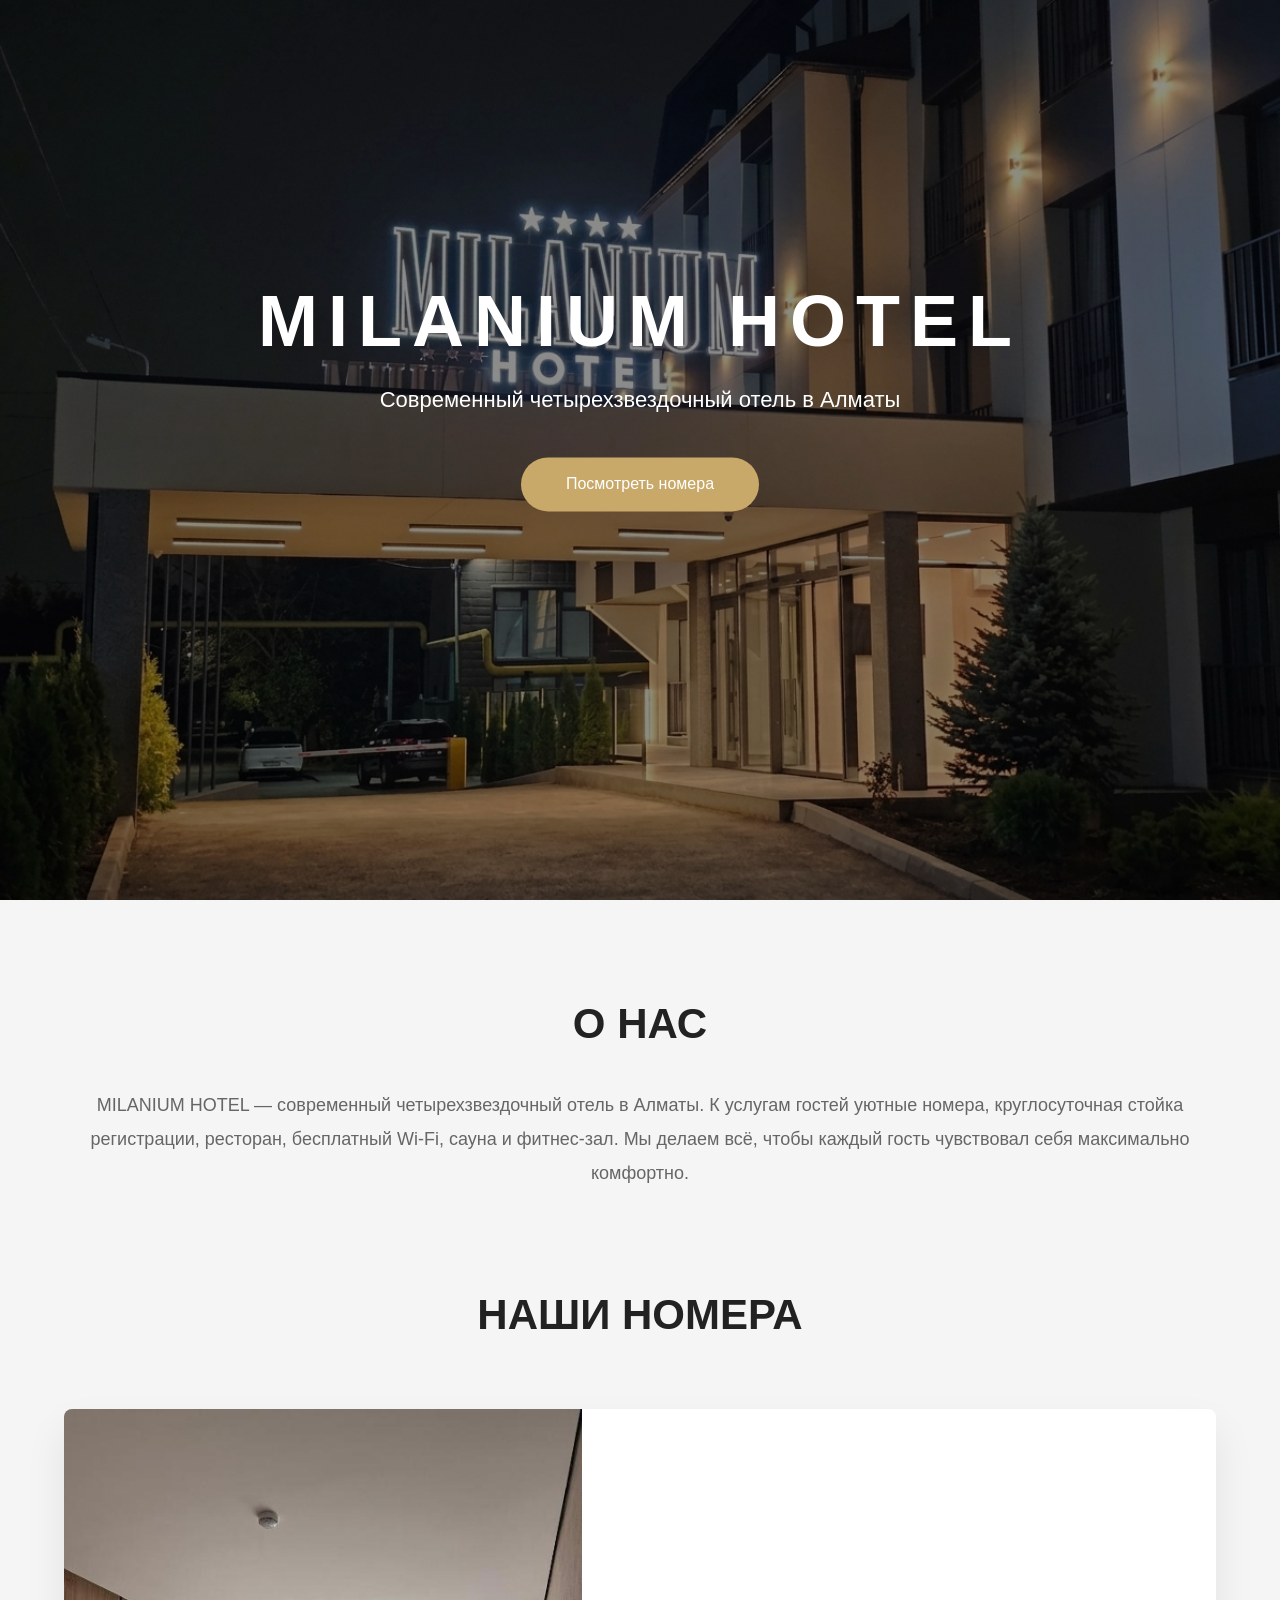
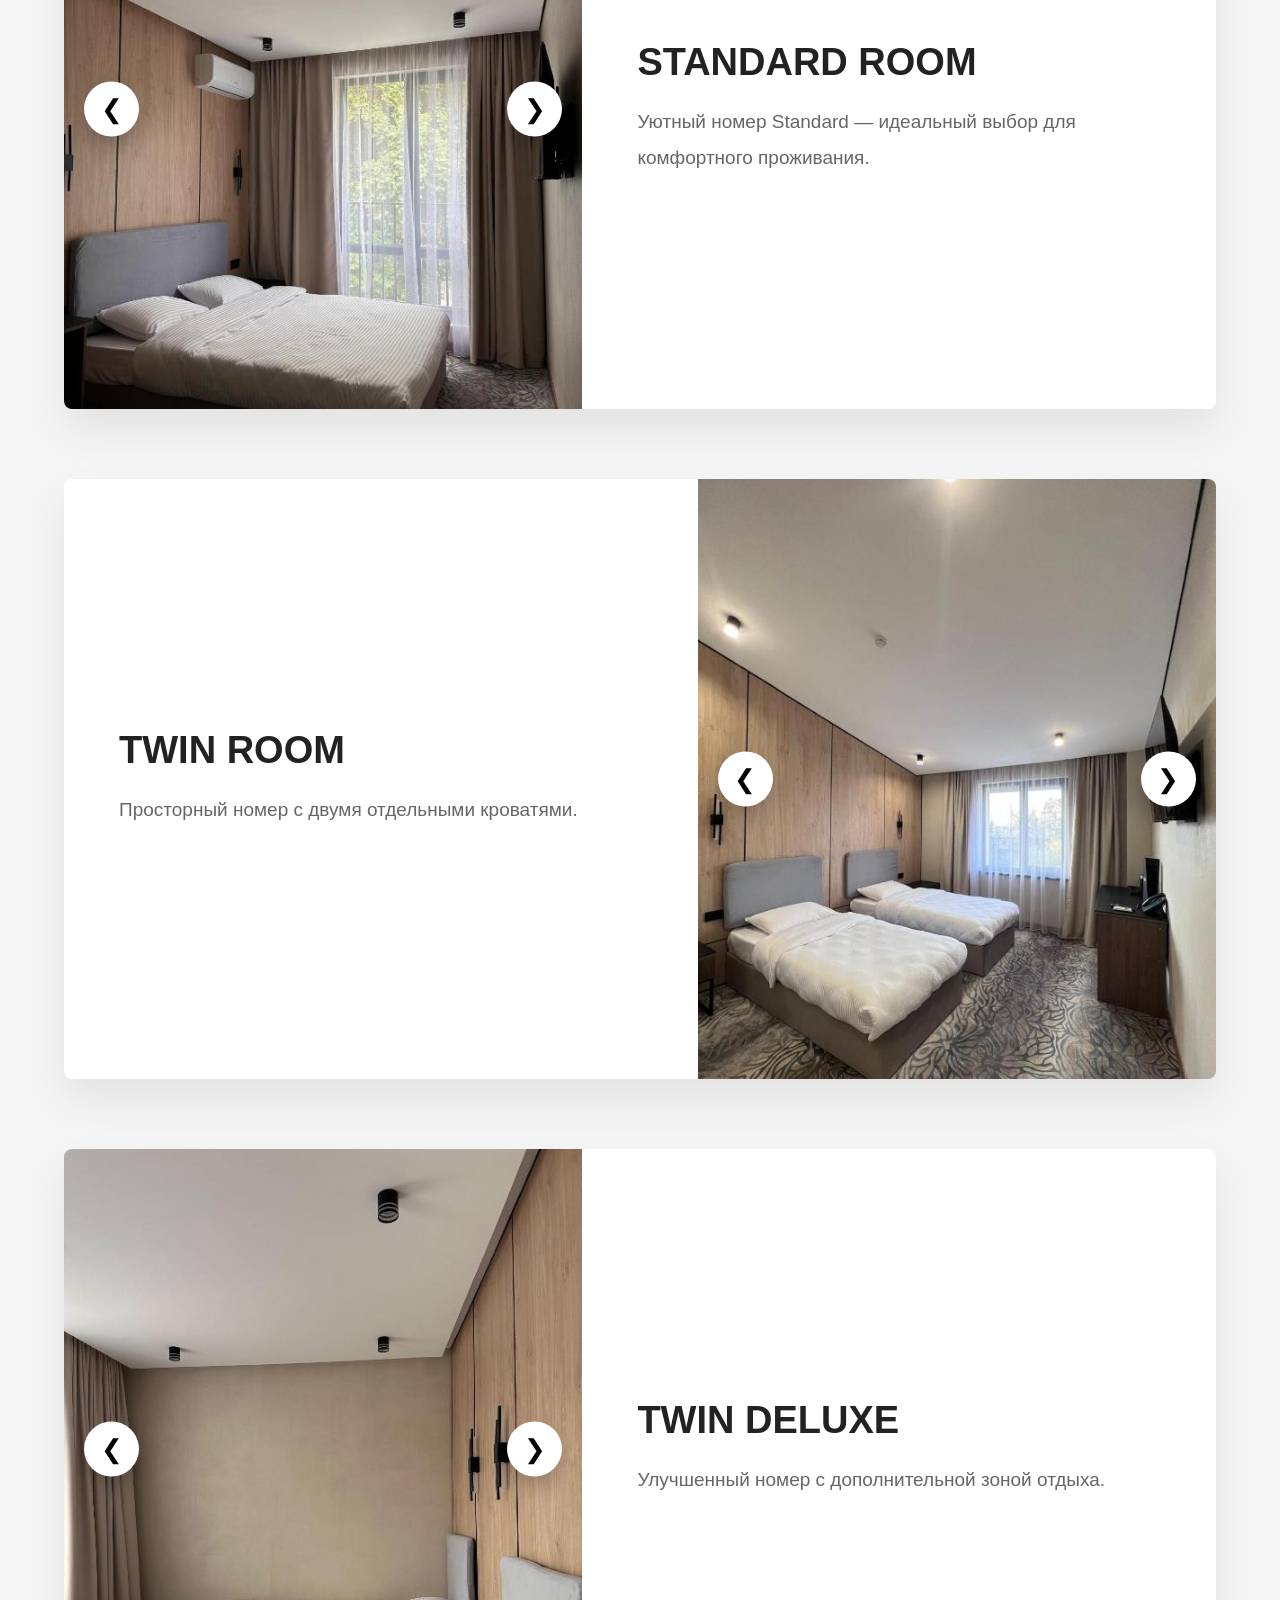
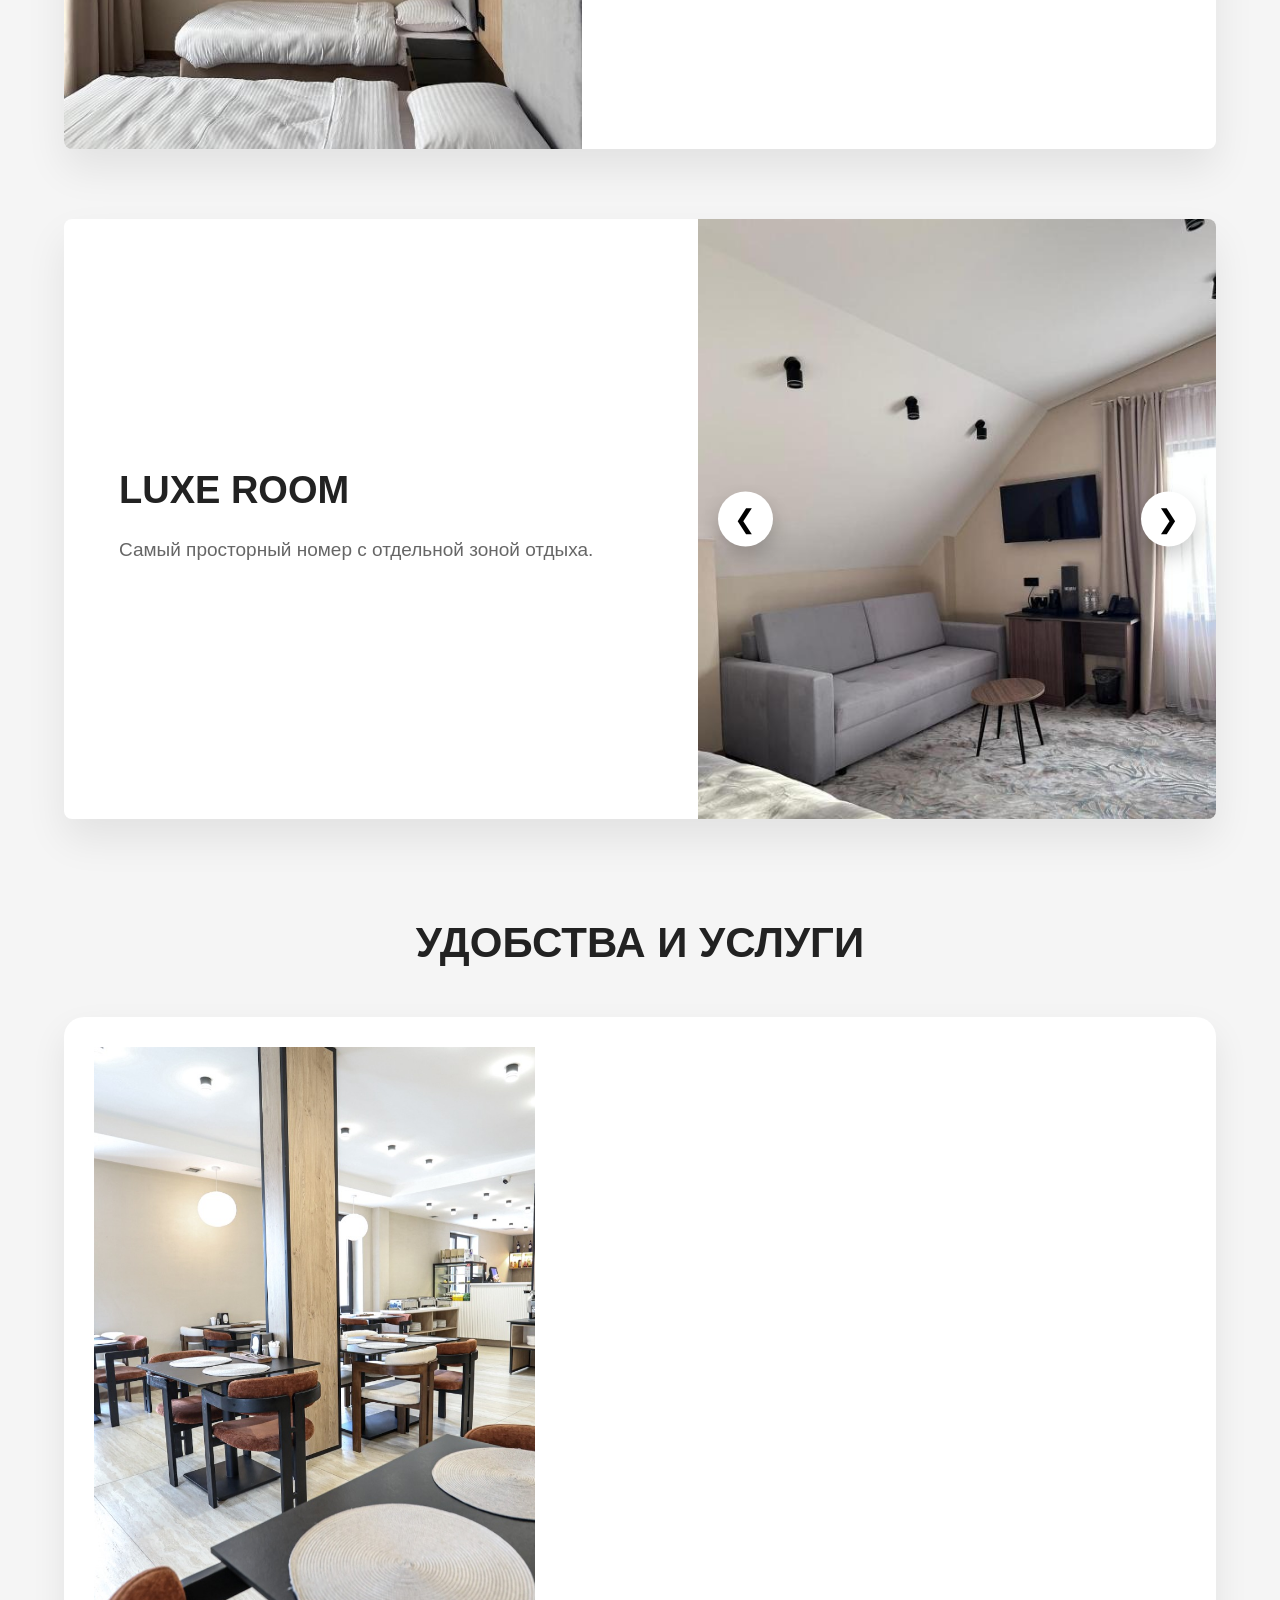
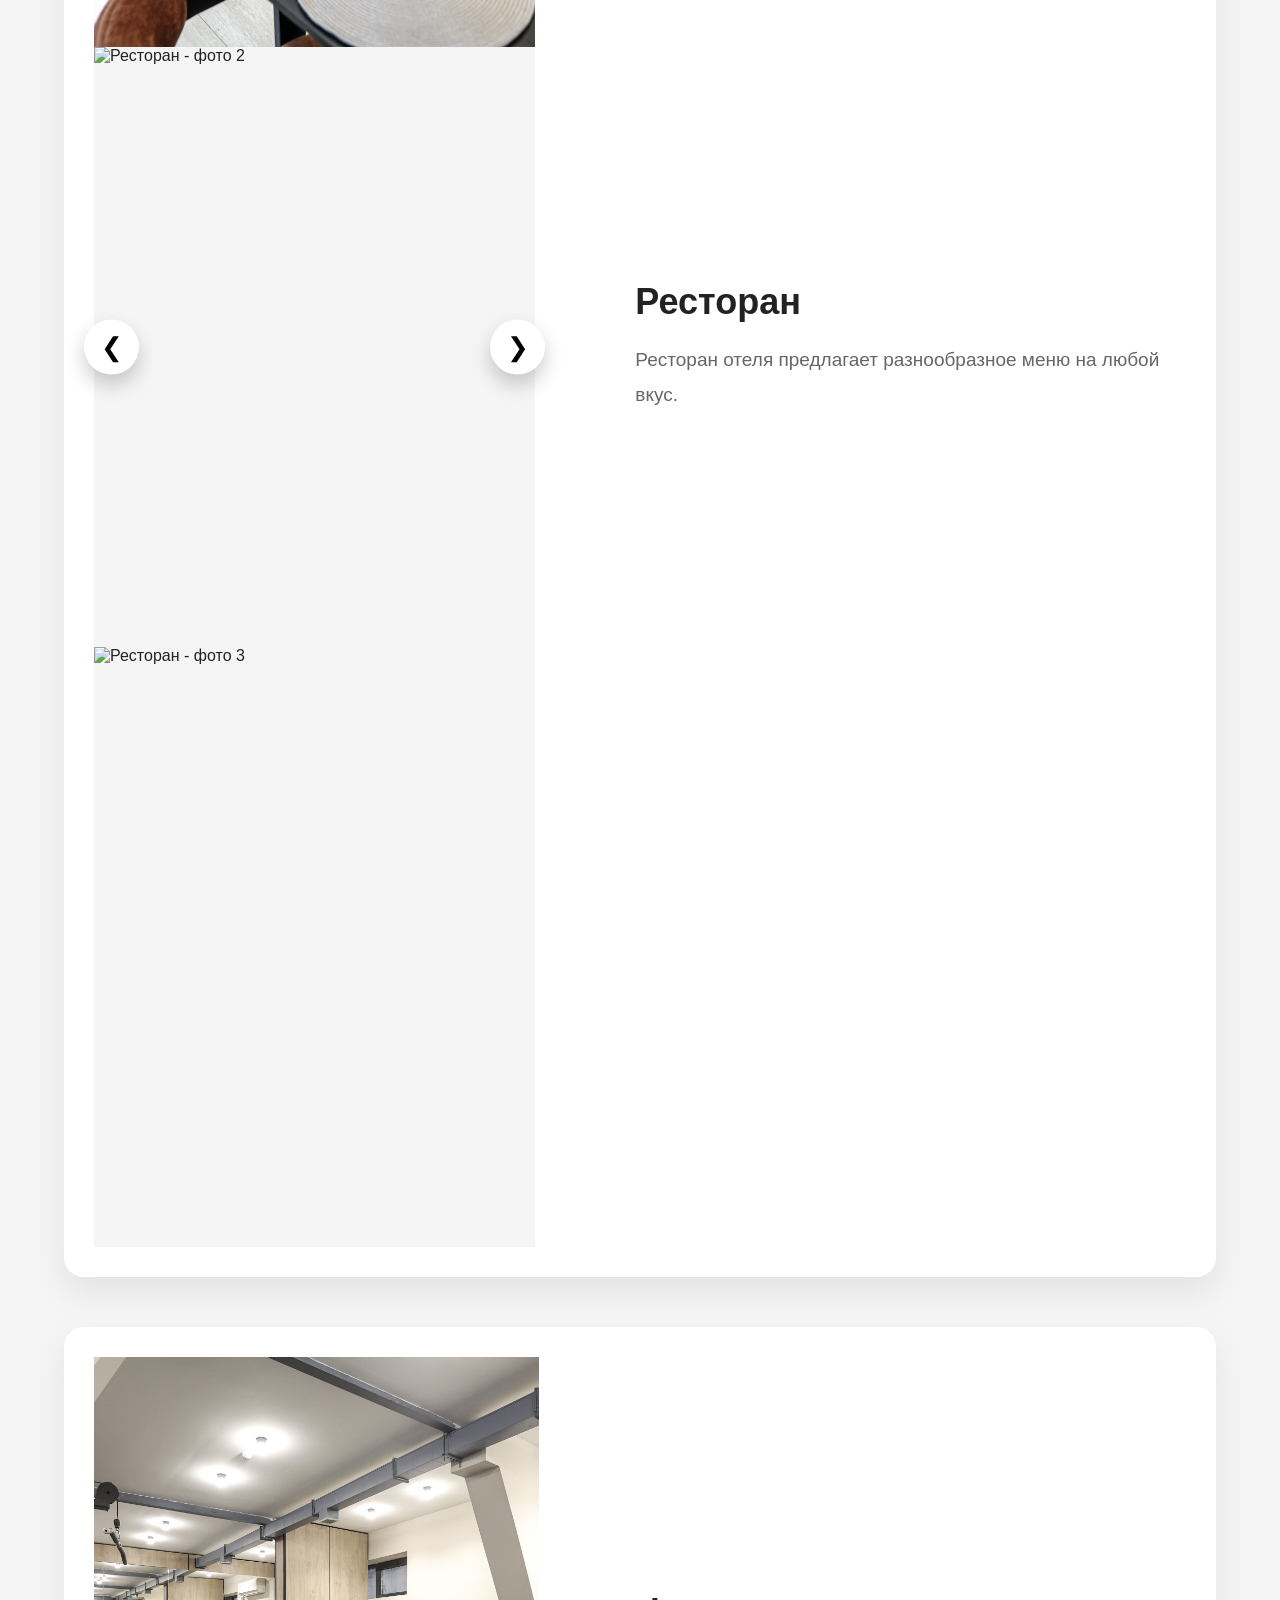
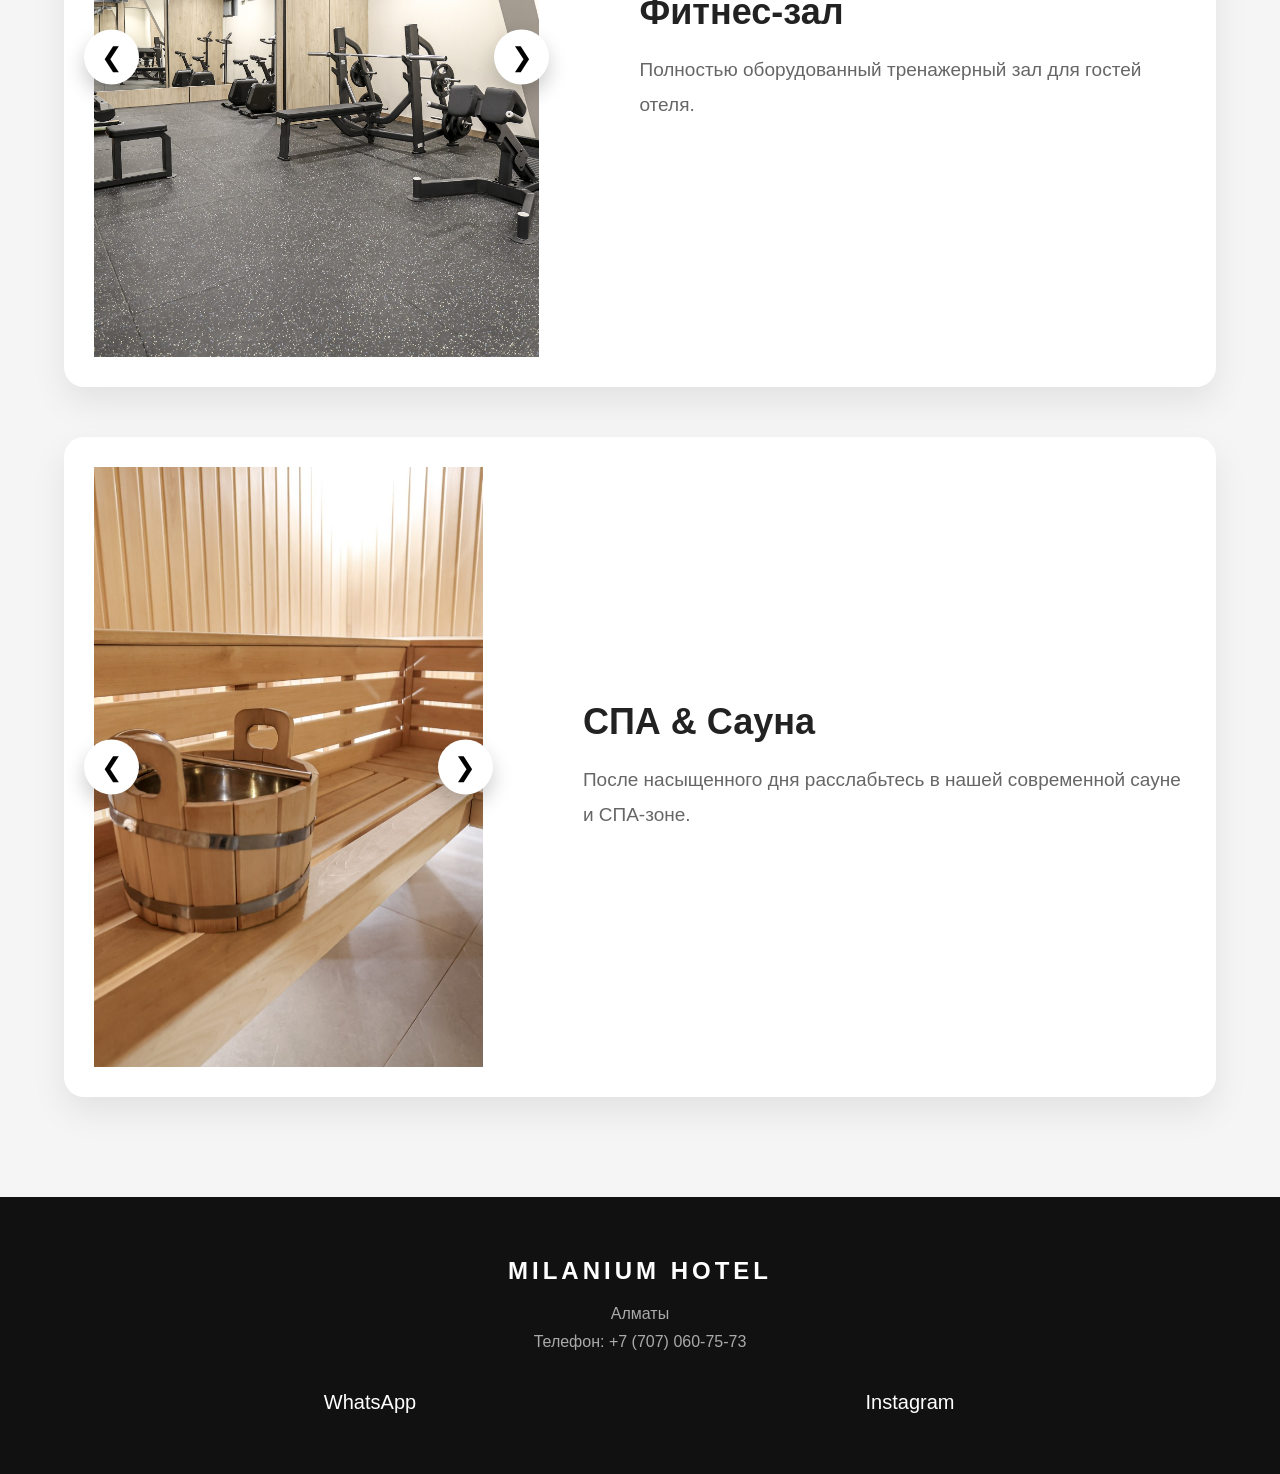
==== index.html @ 4ac5fd17 "Update index.html" ====
<!DOCTYPE html>
<html lang="ru">

<head>
    <meta charset="UTF-8">
    <meta name="viewport" content="width=device-width, initial-scale=1.0">

    <title>MILANIUM HOTEL</title>

    <link rel="stylesheet" href="style.css">
</head>

<body>

<!-- ================= HERO ================= -->

<header class="hero">

    <img src="757449008.jpg" class="hero-img" alt="MILANIUM HOTEL">

    <div class="overlay"></div>

    <div class="hero-content">

        <h1>MILANIUM HOTEL</h1>

        <p>
            Современный четырехзвездочный отель в Алматы
        </p>

        <a href="#rooms" class="btn">
            Посмотреть номера
        </a>

    </div>

</header>

<!-- ================= ABOUT ================= -->

<section class="about">

    <h2>О НАС</h2>

    <p>
        MILANIUM HOTEL — современный четырехзвездочный
        отель в Алматы.

        К услугам гостей уютные номера,
        круглосуточная стойка регистрации,
        ресторан, бесплатный Wi-Fi,
        сауна и фитнес-зал.

        Мы делаем всё, чтобы каждый гость
        чувствовал себя максимально комфортно.
    </p>

</section>

<!-- ================= ROOMS ================= -->

<section id="rooms">

    <h2 class="title">НАШИ НОМЕРА</h2>

    <!-- 1) STANDARD -->

    <div class="room">

        <div class="room-info">

            <h3>STANDARD ROOM</h3>

            <p>
                Уютный номер Standard —
                идеальный выбор
                для комфортного проживания.
            </p>

        </div>

        <div class="slider">

            <button class="prev" onclick="prevImage('standard')">
                &#10094;
            </button>

            <img src="stk1.jpg" id="standard" alt="Standard Room">

            <button class="next" onclick="nextImage('standard')">
                &#10095;
            </button>

        </div>

    </div>

    <!-- 2) TWIN -->

    <div class="room">

        <div class="room-info">

            <h3>TWIN ROOM</h3>

            <p>
                Просторный номер
                с двумя отдельными кроватями.
            </p>

        </div>

        <div class="slider">

            <button class="prev" onclick="prevImage('twin')">
                &#10094;
            </button>

            <img src="tw1.jpg" id="twin" alt="Twin Room">

            <button class="next" onclick="nextImage('twin')">
                &#10095;
            </button>

        </div>

    </div>

    <!-- 3) DELUXE TWIN -->

    <div class="room">

        <div class="room-info">

            <h3>TWIN DELUXE</h3>

            <p>
                Улучшенный номер
                с дополнительной зоной отдыха.
            </p>

        </div>

        <div class="slider">

            <button class="prev" onclick="prevImage('twindeluxe')">
                &#10094;
            </button>

            <img src="dl1.jpg" id="twindeluxe" alt="Twin Deluxe">

            <button class="next" onclick="nextImage('twindeluxe')">
                &#10095;
            </button>

        </div>

    </div>

    <!-- 4) LUXE -->

    <div class="room">

        <div class="room-info">

            <h3>LUXE ROOM</h3>

            <p>
                Самый просторный номер
                с отдельной зоной отдыха.
            </p>

        </div>

        <div class="slider">

            <button class="prev" onclick="prevImage('luxe')">
                &#10094;
            </button>

            <img src="l1.jpg" id="luxe" alt="Luxe Room">

            <button class="next" onclick="nextImage('luxe')">
                &#10095;
            </button>

        </div>

    </div>

</section>

<!-- ================= FACILITIES ================= -->

<section class="facilities">

    <h2>УДОБСТВА И УСЛУГИ</h2>

    <!-- 5) РЕСТОРАН -->

    <div class="facility">

        <div class="slider">

            <button class="prev" onclick="prevImage('restoran')">
                &#10094;
            </button>

            <img src="restoran1.jpg" id="restoran" alt="Ресторан">
            <img src="019.jpg" alt="Ресторан - фото 2">
            <img src="027.jpg" alt="Ресторан - фото 3">

            <button class="next" onclick="nextImage('restoran')">
                &#10095;
            </button>

        </div>

        <div>

            <h3>Ресторан</h3>

            <p>
                Ресторан отеля предлагает
                разнообразное меню
                на любой вкус.
            </p>

        </div>

    </div>

    <!-- 6) ФИТНЕС-ЗАЛ -->

    <div class="facility">

        <div class="slider">

            <button class="prev" onclick="prevImage('gym')">
                &#10094;
            </button>

            <img src="gym1.jpg" id="gym" alt="Фитнес-зал">

            <button class="next" onclick="nextImage('gym')">
                &#10095;
            </button>

        </div>

        <div>

            <h3>Фитнес-зал</h3>

            <p>
                Полностью оборудованный
                тренажерный зал
                для гостей отеля.
            </p>

        </div>

    </div>

    <!-- 7) СПА (САУНА) -->

    <div class="facility">

        <div class="slider">

            <button class="prev" onclick="prevImage('spa')">
                &#10094;
            </button>

            <img src="sauna1.jpg" id="spa" alt="СПА">

            <button class="next" onclick="nextImage('spa')">
                &#10095;
            </button>

        </div>

        <div>

            <h3>СПА & Сауна</h3>

            <p>
                После насыщенного дня расслабьтесь
                в нашей современной сауне и СПА-зоне.
            </p>

        </div>

    </div>

</section>

<!-- ================= FOOTER ================= -->

<footer>

    <h2>MILANIUM HOTEL</h2>

    <p>Алматы</p>

    <p>Телефон: +7 (707) 060-75-73</p>

    <div class="socials">

        <a href="https://wa.me/77070607573" target="_blank">
            WhatsApp
        </a>

        <a href="https://www.instagram.com/milanium_hotel_almaty?igsh=MWNmZDR1OTdjbWU2cw==" target="_blank">
            Instagram
        </a>

    </div>

</footer>

<script src="script.js"></script>

</body>

</html>
---- style.css ----
*{
    margin:0;
    padding:0;
    box-sizing:border-box;
}

html{
    scroll-behavior:smooth;
}

body{
    font-family:Arial,Helvetica,sans-serif;
    background:#f5f5f5;
    color:#222;
}

/* ================= HERO ================= */

.hero{
    position:relative;
    height:100vh;
    overflow:hidden;
}

.hero-img{
    width:100%;
    height:100%;
    object-fit:cover;
}

.overlay{
    position:absolute;
    inset:0;
    background:rgba(0,0,0,.45);
}

.hero-content{
    position:absolute;
    top:44%;
    left:50%;
    transform:translate(-50%,-50%);
    text-align:center;
    color:white;
    width:90%;
}

.hero-content h1{
    font-size:72px;
    letter-spacing:10px;
    margin-bottom:20px;
}

.hero-content p{
    font-size:22px;
    margin-bottom:40px;
    line-height:1.6;
}

.btn{
    display:inline-block;
    padding:18px 45px;
    background:#c9a96a;
    color:white;
    text-decoration:none;
    border-radius:40px;
    transition:.3s;
}

.btn:hover{
    background:#b68f4d;
    transform:translateY(-3px);
}

/* ================= ОБЩИЕ БЛОКИ ================= */

.about,
.facilities{
    width:90%;
    max-width:1200px;
    margin:100px auto;
}

.about h2,
.facilities h2,
.title{
    text-align:center;
    font-size:42px;
    margin-bottom:40px;
}

.about p{
    text-align:center;
    line-height:1.9;
    color:#666;
    font-size:18px;
}

/* ================= УДОБСТВА ================= */

.facility{
    display:flex;
    align-items:center;
    gap:40px;
    margin-top:50px;
    background:white;
    border-radius:20px;
    overflow:hidden;
    box-shadow:0 15px 35px rgba(0,0,0,.08);
}

.facility img{
    width:450px;
    height:300px;
    object-fit:cover;
}

.facility div{
    padding:30px;
}

.facility h3{
    font-size:36px;
    margin-bottom:20px;
}

.facility p{
    color:#666;
    line-height:1.8;
    font-size:19px;
}

/* ================= НОМЕРА ================= */

.room{
    width:90%;
    max-width:1300px;
    margin:70px auto;
    display:flex;
    align-items:center;
    background:white;
    border-radius:8px;
    overflow:hidden;
    box-shadow:0 20px 40px rgba(0,0,0,.08);
}

.room:nth-child(even){
    flex-direction:row-reverse;
}

.room-info{
    width:55%;
    padding:40px 40px 40px 55px;
}

.room-info h3{
    font-size:38px;
    margin-bottom:20px;
}

.room-info p{
    color:#666;
    line-height:1.9;
    font-size:19px;
}

.slider{
    width:45%;
    position:relative;
}

.slider img{
    width:100%;
    height:600px;
    object-fit:cover;
    object-position:top;
    display:block;
    background:#f5f5f5;
    transition: opacity .3s ease;
}

.prev,
.next{
    position:absolute;
    top:50%;
    transform:translateY(-50%);
    width:55px;
    height:55px;
    border:none;
    border-radius:50%;
    background:white;
    cursor:pointer;
    font-size:26px;
    box-shadow:0 10px 20px rgba(0,0,0,.2);
    transition:.25s;
}

.prev:hover,
.next:hover{
    transform:translateY(-50%) scale(1.1);
}

.prev{
    left:20px;
}

.next{
    right:20px;
}

/* ================= FOOTER ================= */

footer{
    margin-top:100px;
    padding:60px;
    background:#111;
    color:white;
    text-align:center;
}

footer h2{
    margin-bottom:20px;
    letter-spacing:4px;
}

footer p{
    margin:10px 0;
    color:#aaa;
}

/* ================= СОЦИАЛЬНЫЕ ССЫЛКИ ================= */

.socials{
    width:100%;
    max-width:1000px;
    margin:40px auto 0;
    display:flex;
    justify-content:space-around;
    align-items:center;
    gap:80px;
}

.socials a,
.socials a:visited,
.socials a:active{
    flex:1;
    text-align:center;
    color:white;
    text-decoration:none;
    font-size:20px;
    font-weight:500;
    transition:.3s;
}

.socials a:hover{
    color:#d4af37;
}


/* ================= WHATSAPP КНОПКА ================= */

.whatsapp{
    position:fixed;
    bottom:25px;
    right:25px;

    width:70px;
    height:70px;

    border-radius:50%;
    background:#25D366;

    display:flex;
    justify-content:center;
    align-items:center;

    box-shadow:0 10px 30px rgba(0,0,0,.25);
    transition:.3s;

    z-index:9999;
}

.whatsapp:hover{
    transform:scale(1.12);
}

.whatsapp img{
    width:40px;
}


/* ================= МОБИЛЬНАЯ ВЕРСИЯ ================= */

@media(max-width:900px){

    .hero-content h1{
        font-size:42px;
    }

    .hero-content p{
        font-size:18px;
    }

    .room,
    .facility{
        flex-direction:column;
    }

    .room:nth-child(even){
        flex-direction:column;
    }

    .room-info,
    .slider{
        width:100%;
    }

    .slider img{
    height:480px;
    object-fit:cover;
    object-position:top;
}

    .facility img{
        width:100%;
        height:260px;
    }

    .socials{
        flex-direction:column;
        gap:25px;
    }

}
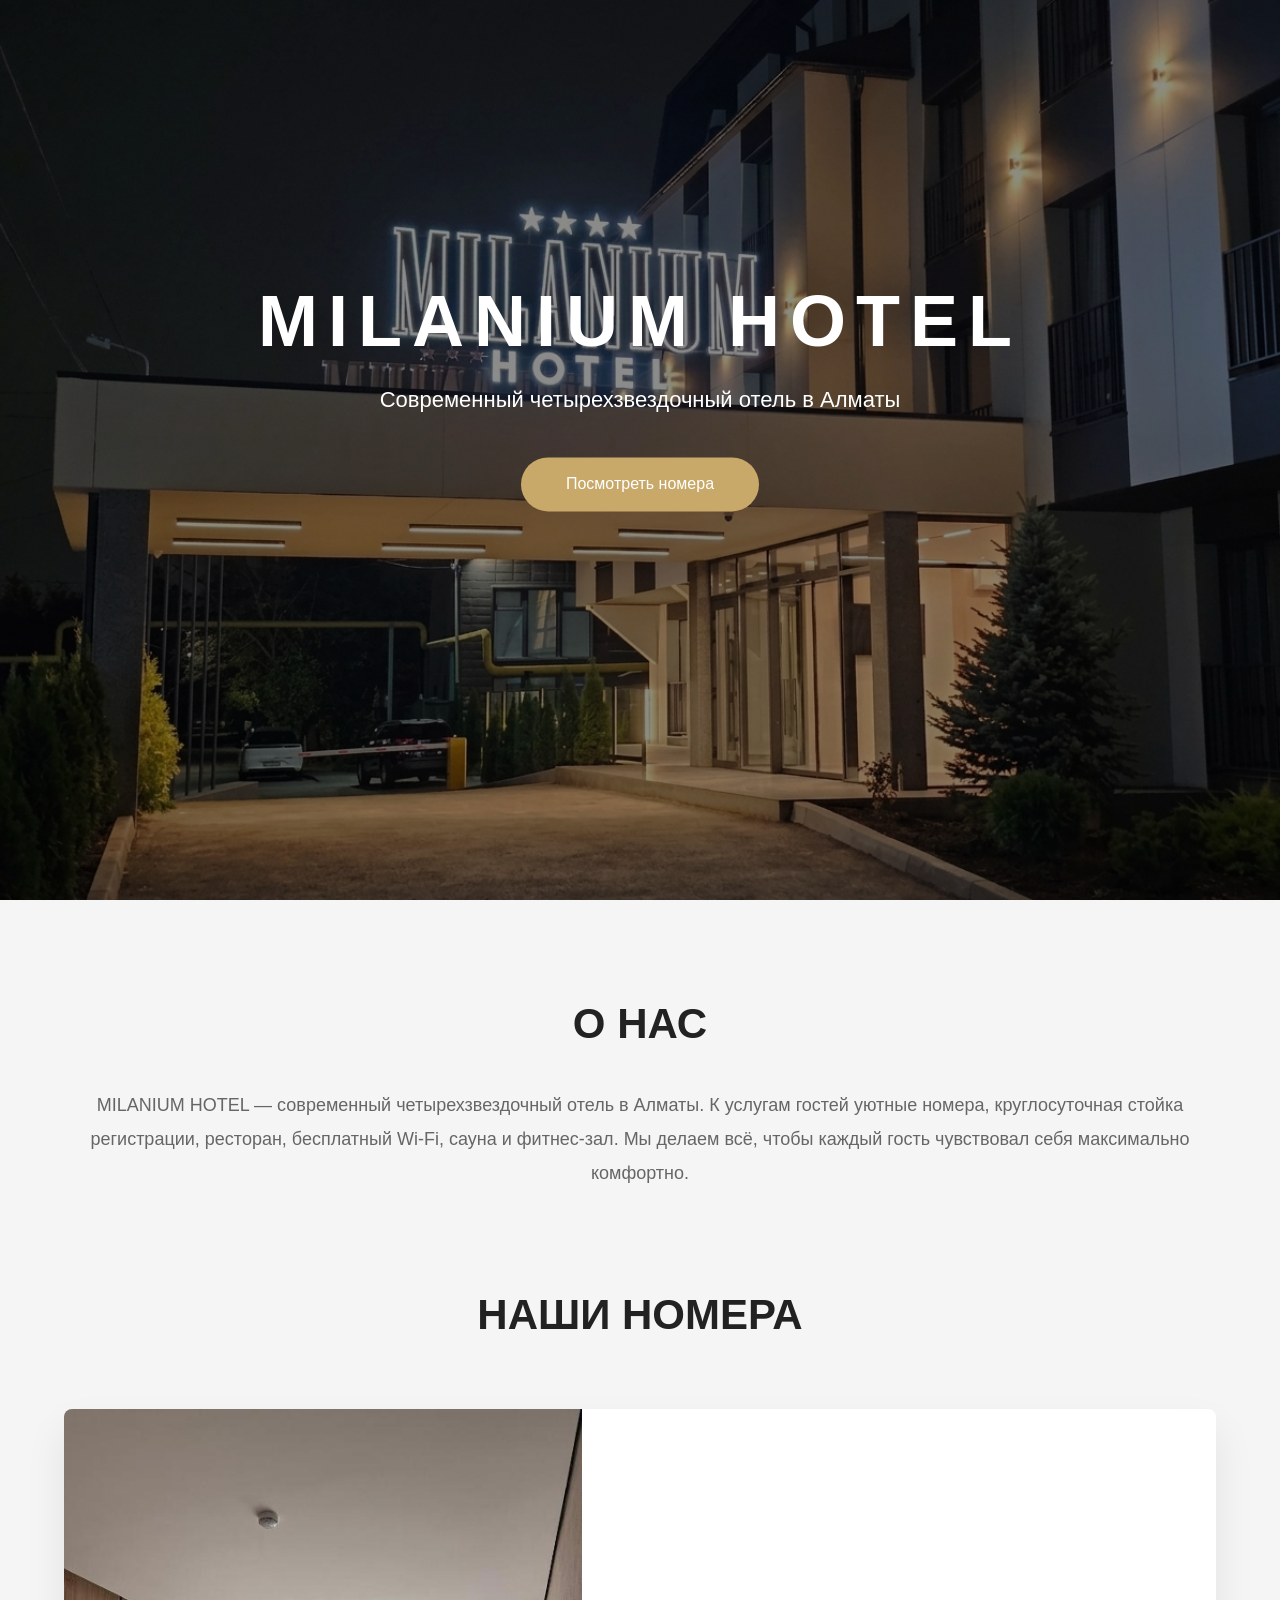
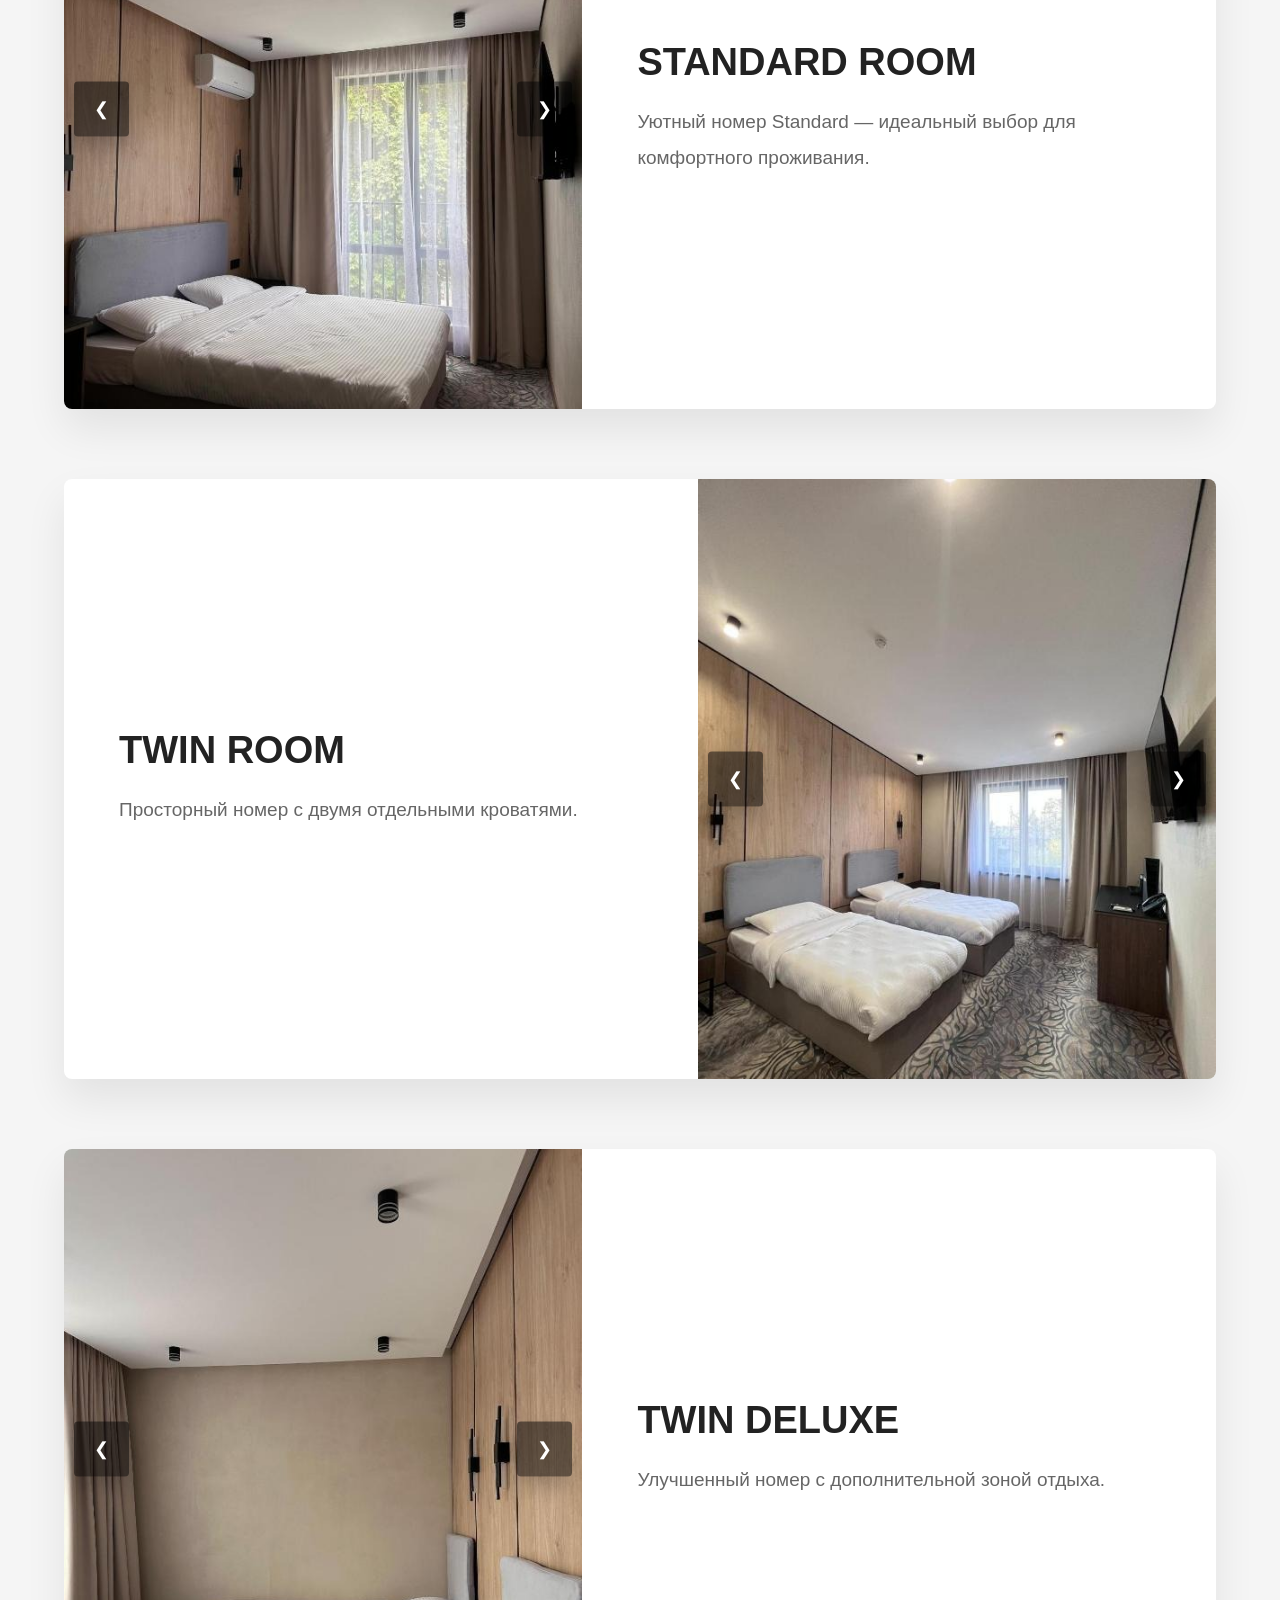
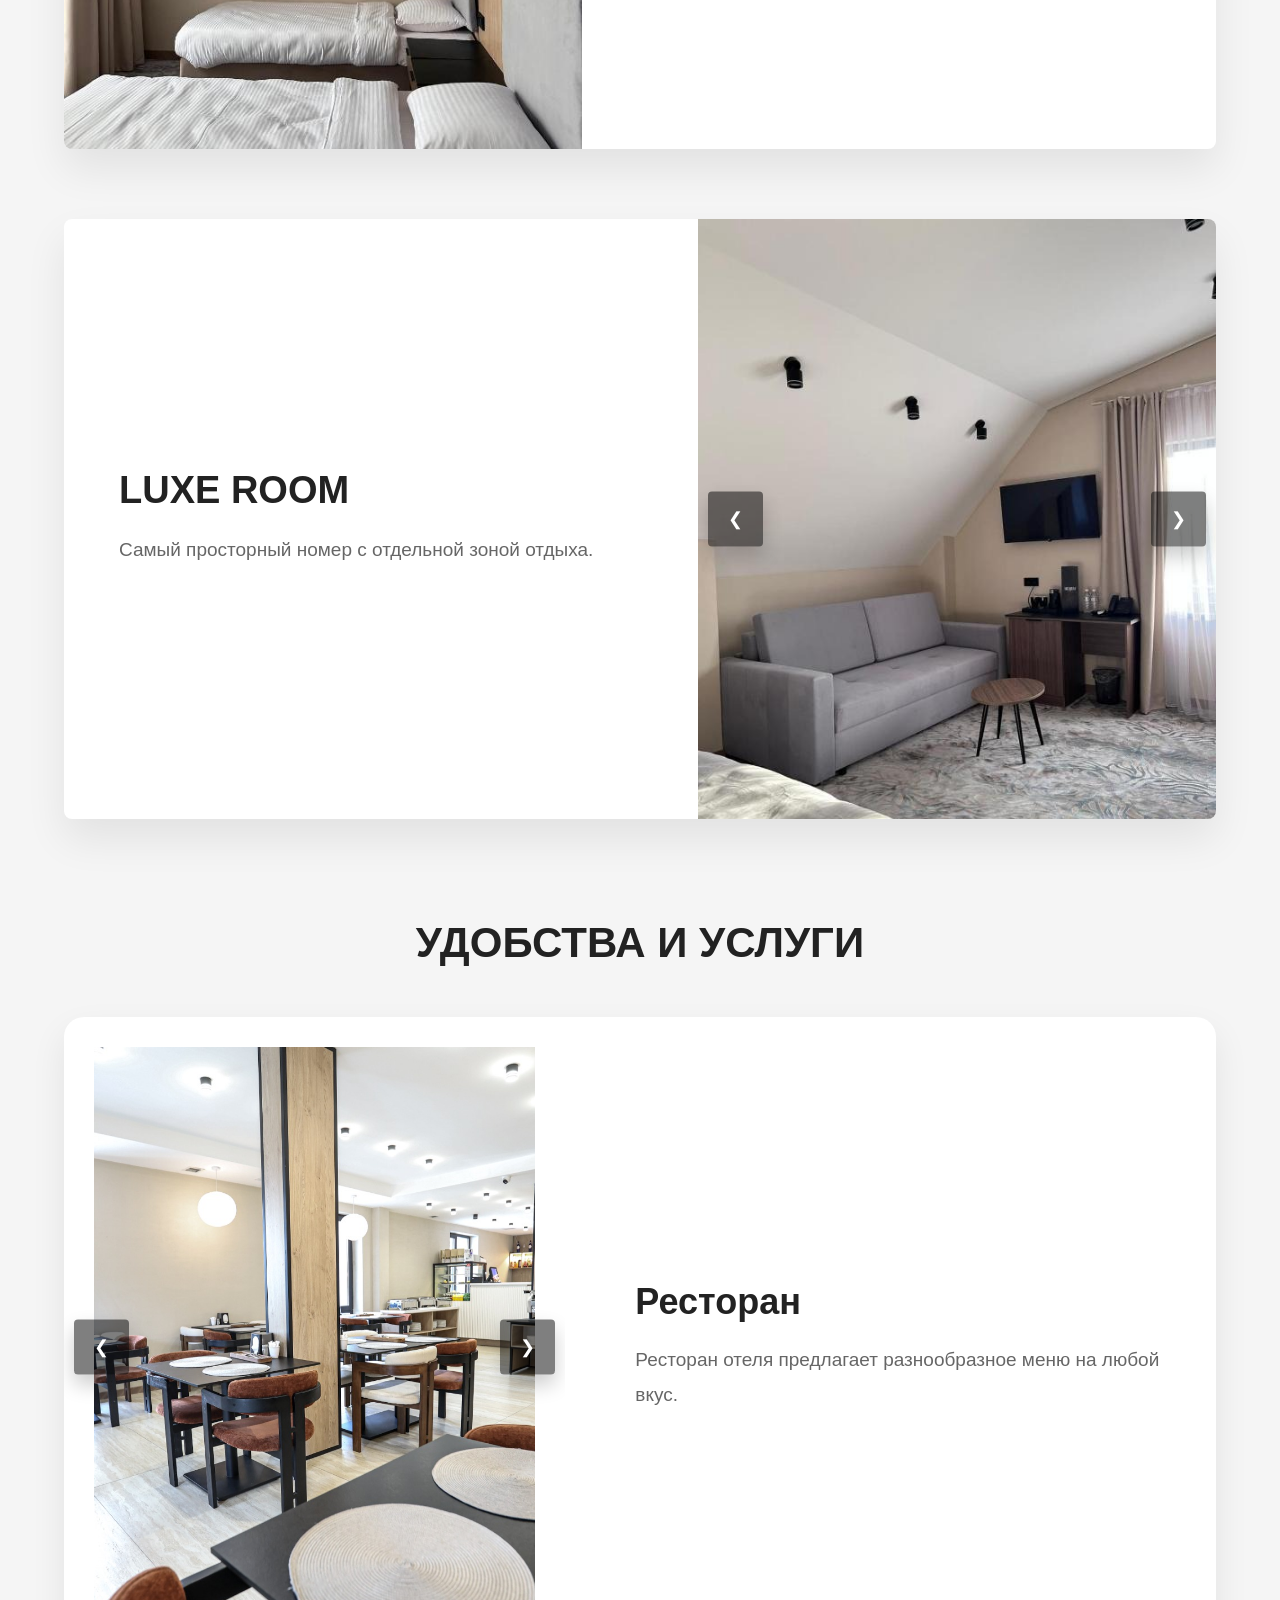
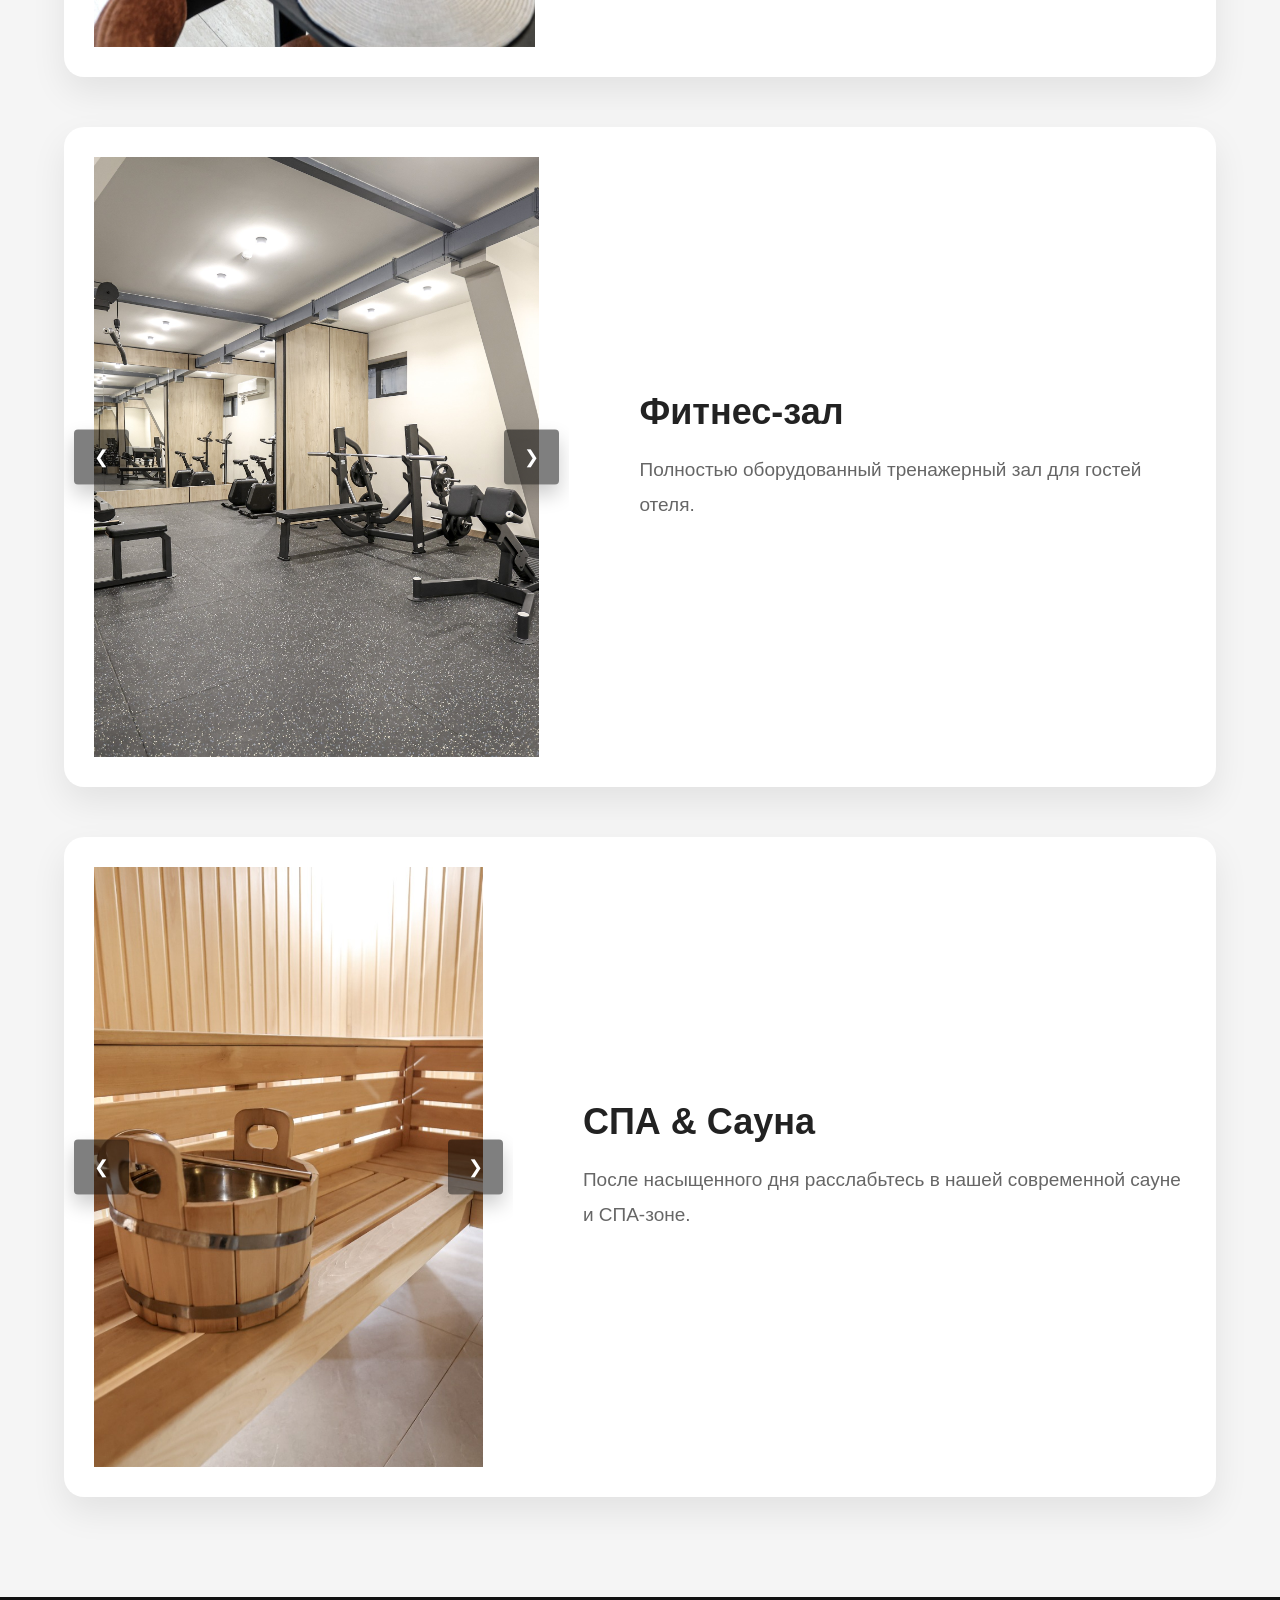
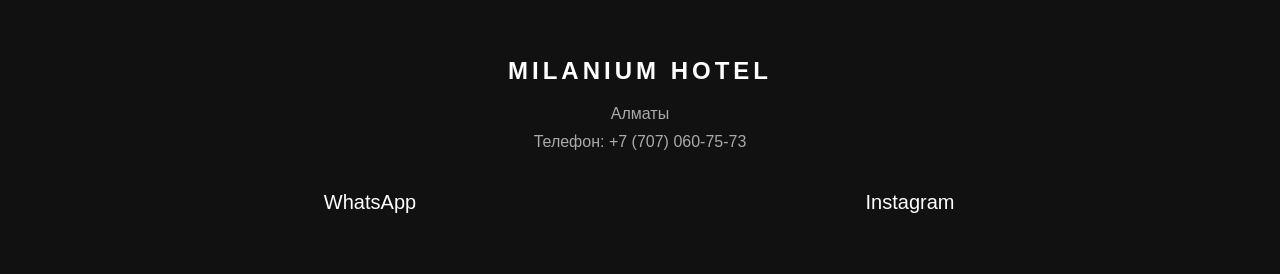
==== commit e38ed02b: "Update index.html" ====
--- a/index.html
+++ b/index.html
@@ -8,6 +8,57 @@
     <title>MILANIUM HOTEL</title>
 
     <link rel="stylesheet" href="style.css">
+    
+    <style>
+        /* Базовая стилизация слайдеров */
+        .slider {
+            position: relative;
+            overflow: hidden;
+            display: flex;
+            align-items: center;
+            justify-content: center;
+        }
+
+        .slider img {
+            width: 100%;
+            display: none; /* Все картинки скрыты по умолчанию */
+            object-fit: cover;
+        }
+
+        .slider img.active {
+            display: block; /* Отображается только активная картинка */
+            animation: fadeIn 0.4s ease-in-out;
+        }
+
+        .slider .prev,
+        .slider .next {
+            position: absolute;
+            top: 50%;
+            transform: translateY(-50%);
+            background: rgba(0, 0, 0, 0.5);
+            color: #fff;
+            border: none;
+            padding: 10px 15px;
+            cursor: pointer;
+            z-index: 10;
+            font-size: 18px;
+            border-radius: 4px;
+            user-select: none;
+        }
+
+        .slider .prev { left: 10px; }
+        .slider .next { right: 10px; }
+
+        .slider .prev:hover,
+        .slider .next:hover {
+            background: rgba(0, 0, 0, 0.8);
+        }
+
+        @keyframes fadeIn {
+            from { opacity: 0.4; }
+            to { opacity: 1; }
+        }
+    </style>
 </head>
 
 <body>
@@ -81,13 +132,13 @@
 
         <div class="slider">
 
-            <button class="prev" onclick="prevImage('standard')">
-                &#10094;
-            </button>
-
-            <img src="stk1.jpg" id="standard" alt="Standard Room">
-
-            <button class="next" onclick="nextImage('standard')">
+            <button class="prev" onclick="moveSlide(this, -1)">
+                &#10094;
+            </button>
+
+            <img src="stk1.jpg" class="active" alt="Standard Room">
+
+            <button class="next" onclick="moveSlide(this, 1)">
                 &#10095;
             </button>
 
@@ -112,13 +163,13 @@
 
         <div class="slider">
 
-            <button class="prev" onclick="prevImage('twin')">
-                &#10094;
-            </button>
-
-            <img src="tw1.jpg" id="twin" alt="Twin Room">
-
-            <button class="next" onclick="nextImage('twin')">
+            <button class="prev" onclick="moveSlide(this, -1)">
+                &#10094;
+            </button>
+
+            <img src="tw1.jpg" class="active" alt="Twin Room">
+
+            <button class="next" onclick="moveSlide(this, 1)">
                 &#10095;
             </button>
 
@@ -143,13 +194,13 @@
 
         <div class="slider">
 
-            <button class="prev" onclick="prevImage('twindeluxe')">
-                &#10094;
-            </button>
-
-            <img src="dl1.jpg" id="twindeluxe" alt="Twin Deluxe">
-
-            <button class="next" onclick="nextImage('twindeluxe')">
+            <button class="prev" onclick="moveSlide(this, -1)">
+                &#10094;
+            </button>
+
+            <img src="dl1.jpg" class="active" alt="Twin Deluxe">
+
+            <button class="next" onclick="moveSlide(this, 1)">
                 &#10095;
             </button>
 
@@ -174,13 +225,13 @@
 
         <div class="slider">
 
-            <button class="prev" onclick="prevImage('luxe')">
-                &#10094;
-            </button>
-
-            <img src="l1.jpg" id="luxe" alt="Luxe Room">
-
-            <button class="next" onclick="nextImage('luxe')">
+            <button class="prev" onclick="moveSlide(this, -1)">
+                &#10094;
+            </button>
+
+            <img src="l1.jpg" class="active" alt="Luxe Room">
+
+            <button class="next" onclick="moveSlide(this, 1)">
                 &#10095;
             </button>
 
@@ -202,15 +253,16 @@
 
         <div class="slider">
 
-            <button class="prev" onclick="prevImage('restoran')">
-                &#10094;
-            </button>
-
-            <img src="restoran1.jpg" id="restoran" alt="Ресторан">
-            <img src="019.jpg" alt="Ресторан - фото 2">
-            <img src="027.jpg" alt="Ресторан - фото 3">
-
-            <button class="next" onclick="nextImage('restoran')">
+            <button class="prev" onclick="moveSlide(this, -1)">
+                &#10094;
+            </button>
+
+            <!-- Все 3 фотографии ресторана -->
+            <img src="restoran1.jpg" class="active" alt="Ресторан - Фото 1">
+            <img src="019.jpg" alt="Ресторан - Фото 2">
+            <img src="027.jpg" alt="Ресторан - Фото 3">
+
+            <button class="next" onclick="moveSlide(this, 1)">
                 &#10095;
             </button>
 
@@ -236,13 +288,13 @@
 
         <div class="slider">
 
-            <button class="prev" onclick="prevImage('gym')">
-                &#10094;
-            </button>
-
-            <img src="gym1.jpg" id="gym" alt="Фитнес-зал">
-
-            <button class="next" onclick="nextImage('gym')">
+            <button class="prev" onclick="moveSlide(this, -1)">
+                &#10094;
+            </button>
+
+            <img src="gym1.jpg" class="active" alt="Фитнес-зал">
+
+            <button class="next" onclick="moveSlide(this, 1)">
                 &#10095;
             </button>
 
@@ -268,13 +320,13 @@
 
         <div class="slider">
 
-            <button class="prev" onclick="prevImage('spa')">
-                &#10094;
-            </button>
-
-            <img src="sauna1.jpg" id="spa" alt="СПА">
-
-            <button class="next" onclick="nextImage('spa')">
+            <button class="prev" onclick="moveSlide(this, -1)">
+                &#10094;
+            </button>
+
+            <img src="sauna1.jpg" class="active" alt="СПА">
+
+            <button class="next" onclick="moveSlide(this, 1)">
                 &#10095;
             </button>
 
@@ -319,7 +371,34 @@
 
 </footer>
 
-<script src="script.js"></script>
+<!-- Скрипт переключения слайдов -->
+<script>
+    function moveSlide(buttonElement, direction) {
+        // Находим родительский блок .slider
+        const slider = buttonElement.closest('.slider');
+        if (!slider) return;
+
+        // Находим все картинки внутри данного слайдера
+        const images = slider.querySelectorAll('img');
+        if (images.length <= 1) return; // Если картинка всего одна, переключать нечего
+
+        let currentIndex = -1;
+
+        // Ищем индекс текущей активной картинки
+        images.forEach((img, index) => {
+            if (img.classList.contains('active')) {
+                currentIndex = index;
+                img.classList.remove('active');
+            }
+        });
+
+        // Рассчитываем индекс следующей картинки по кругу
+        let newIndex = (currentIndex + direction + images.length) % images.length;
+
+        // Показываем новую картинку
+        images[newIndex].classList.add('active');
+    }
+</script>
 
 </body>
 
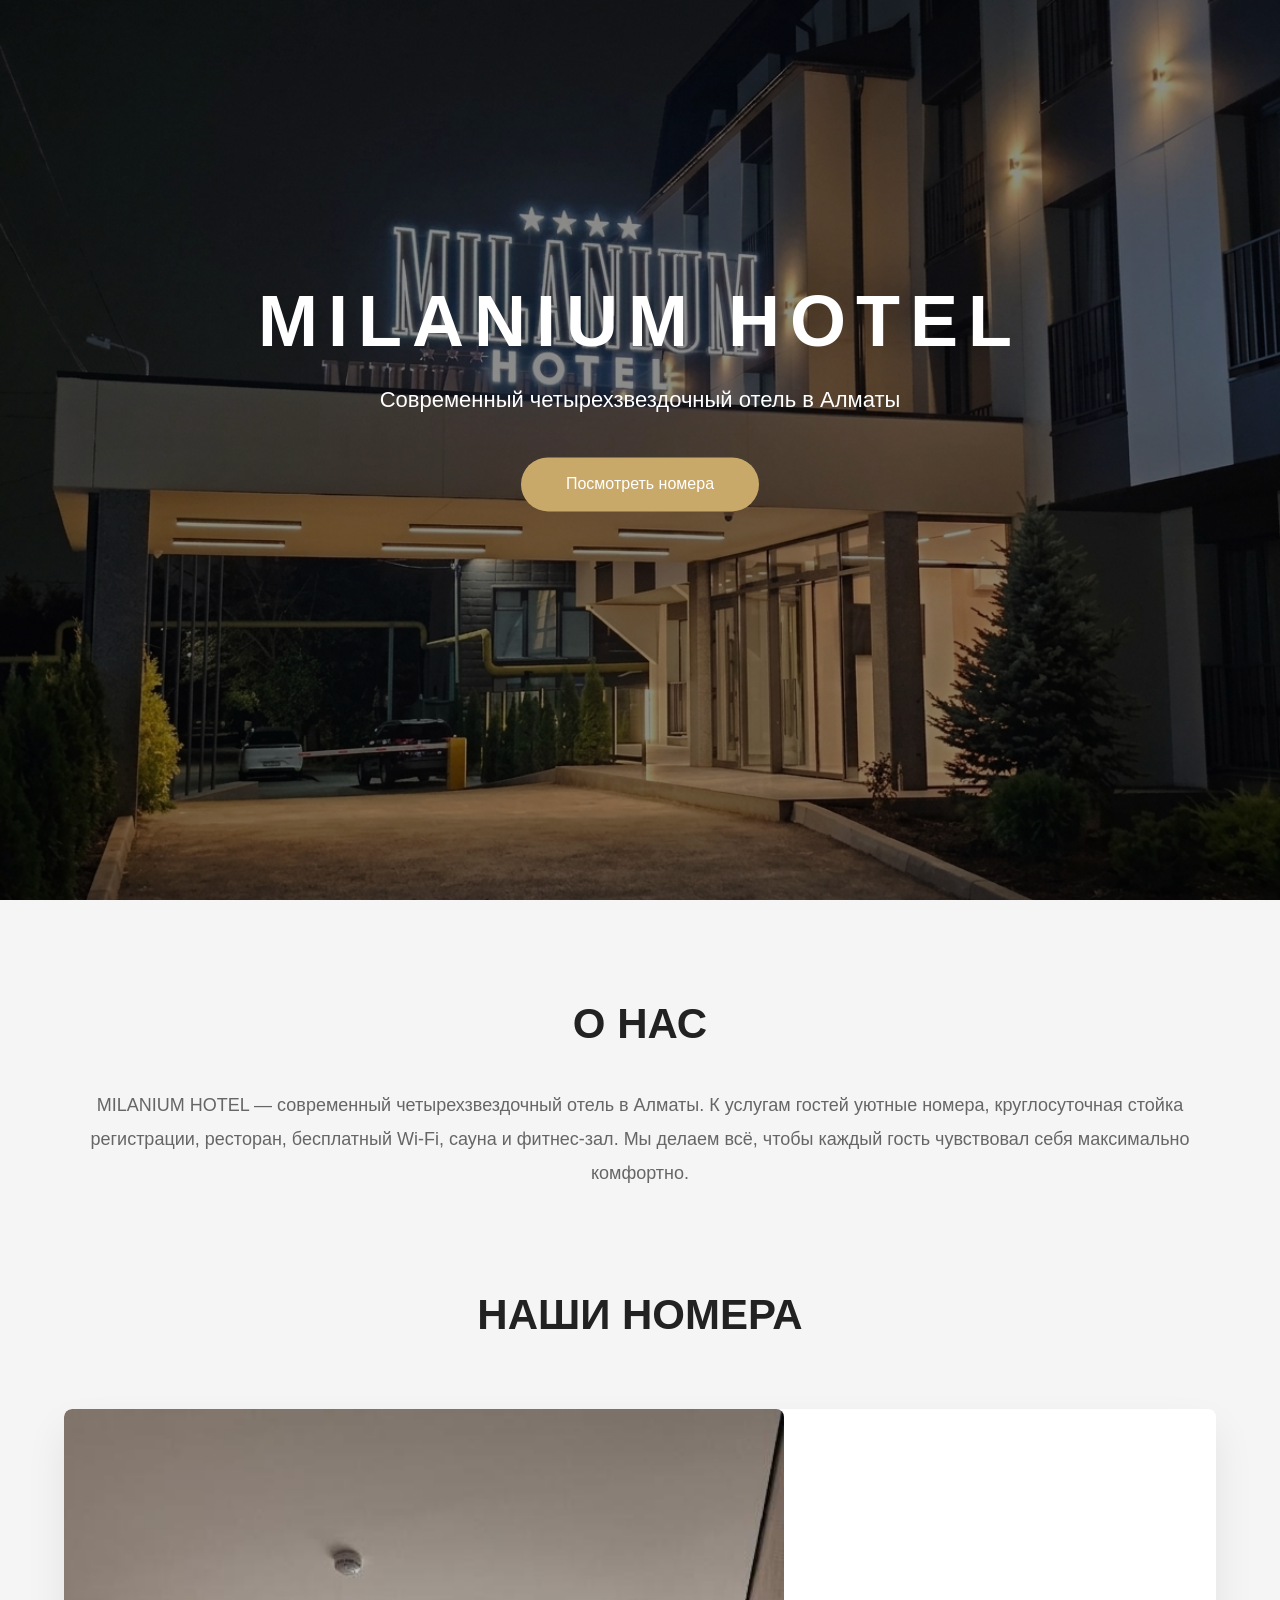
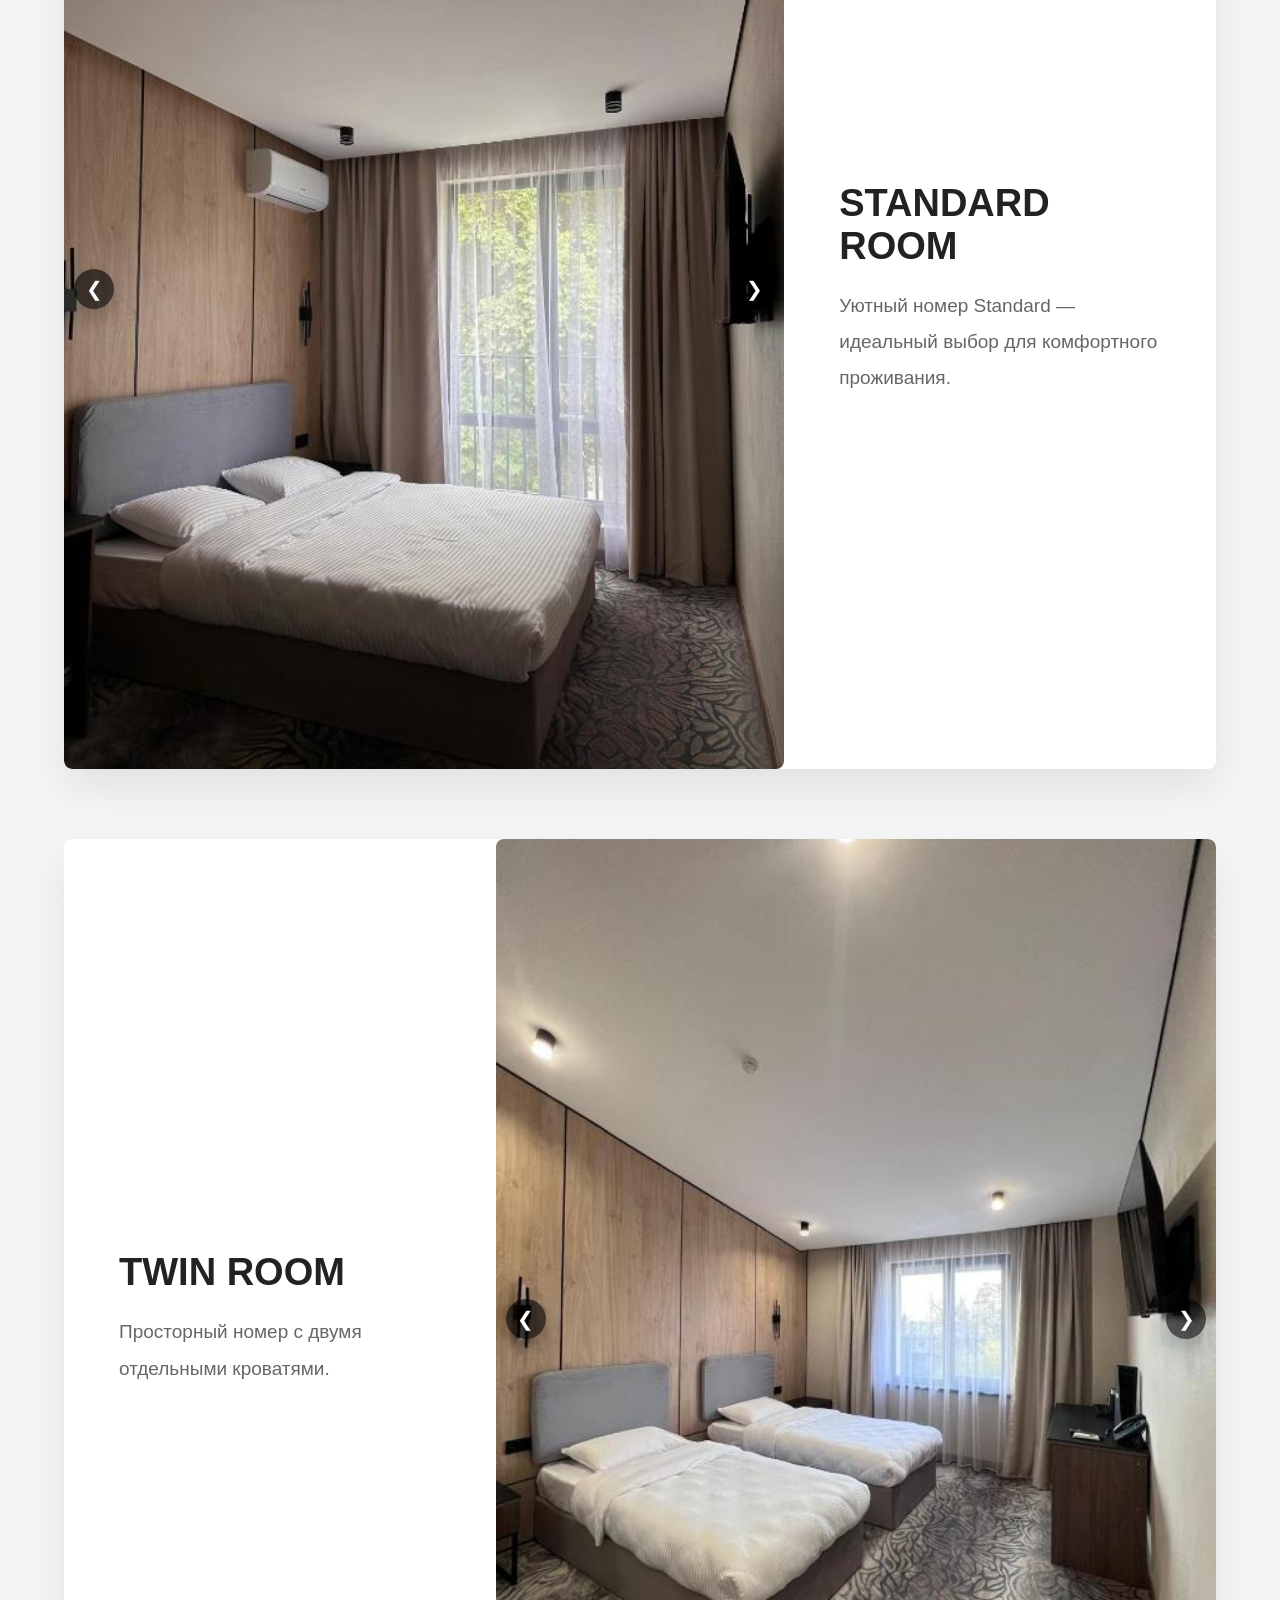
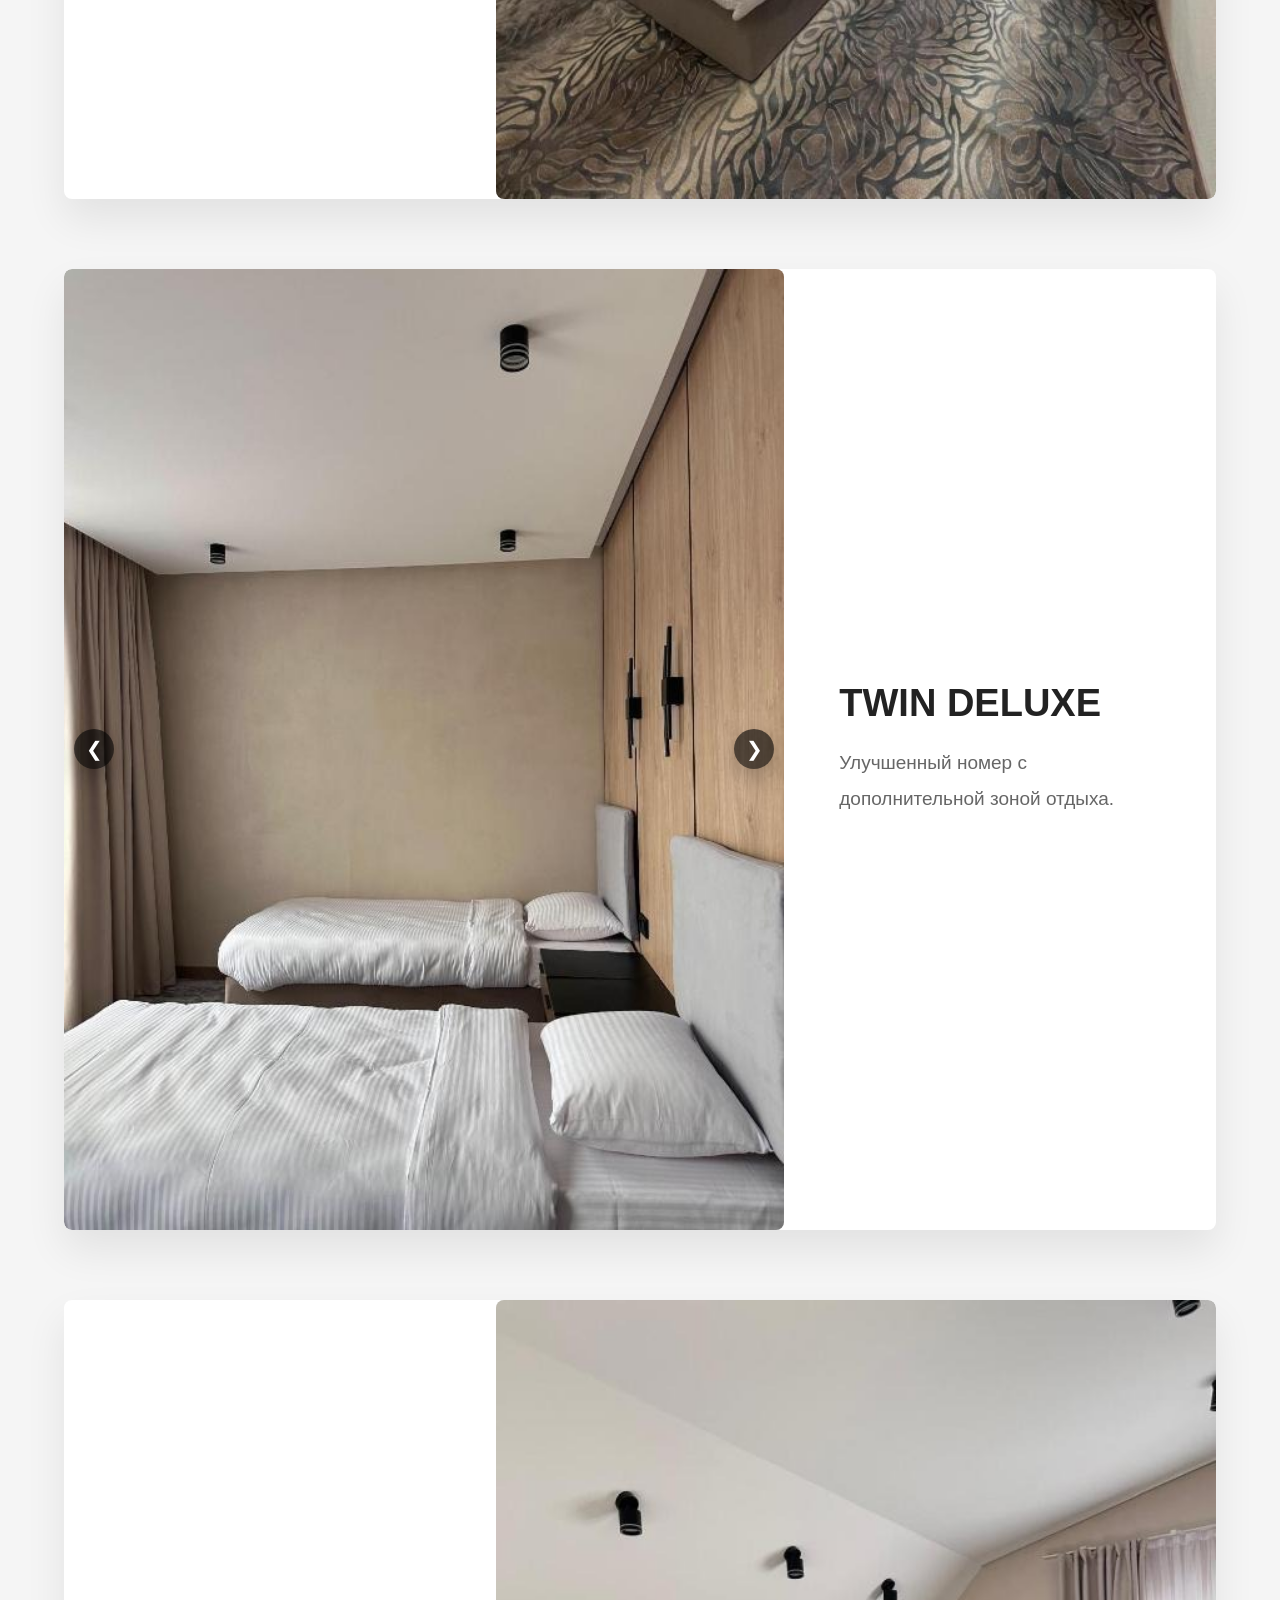
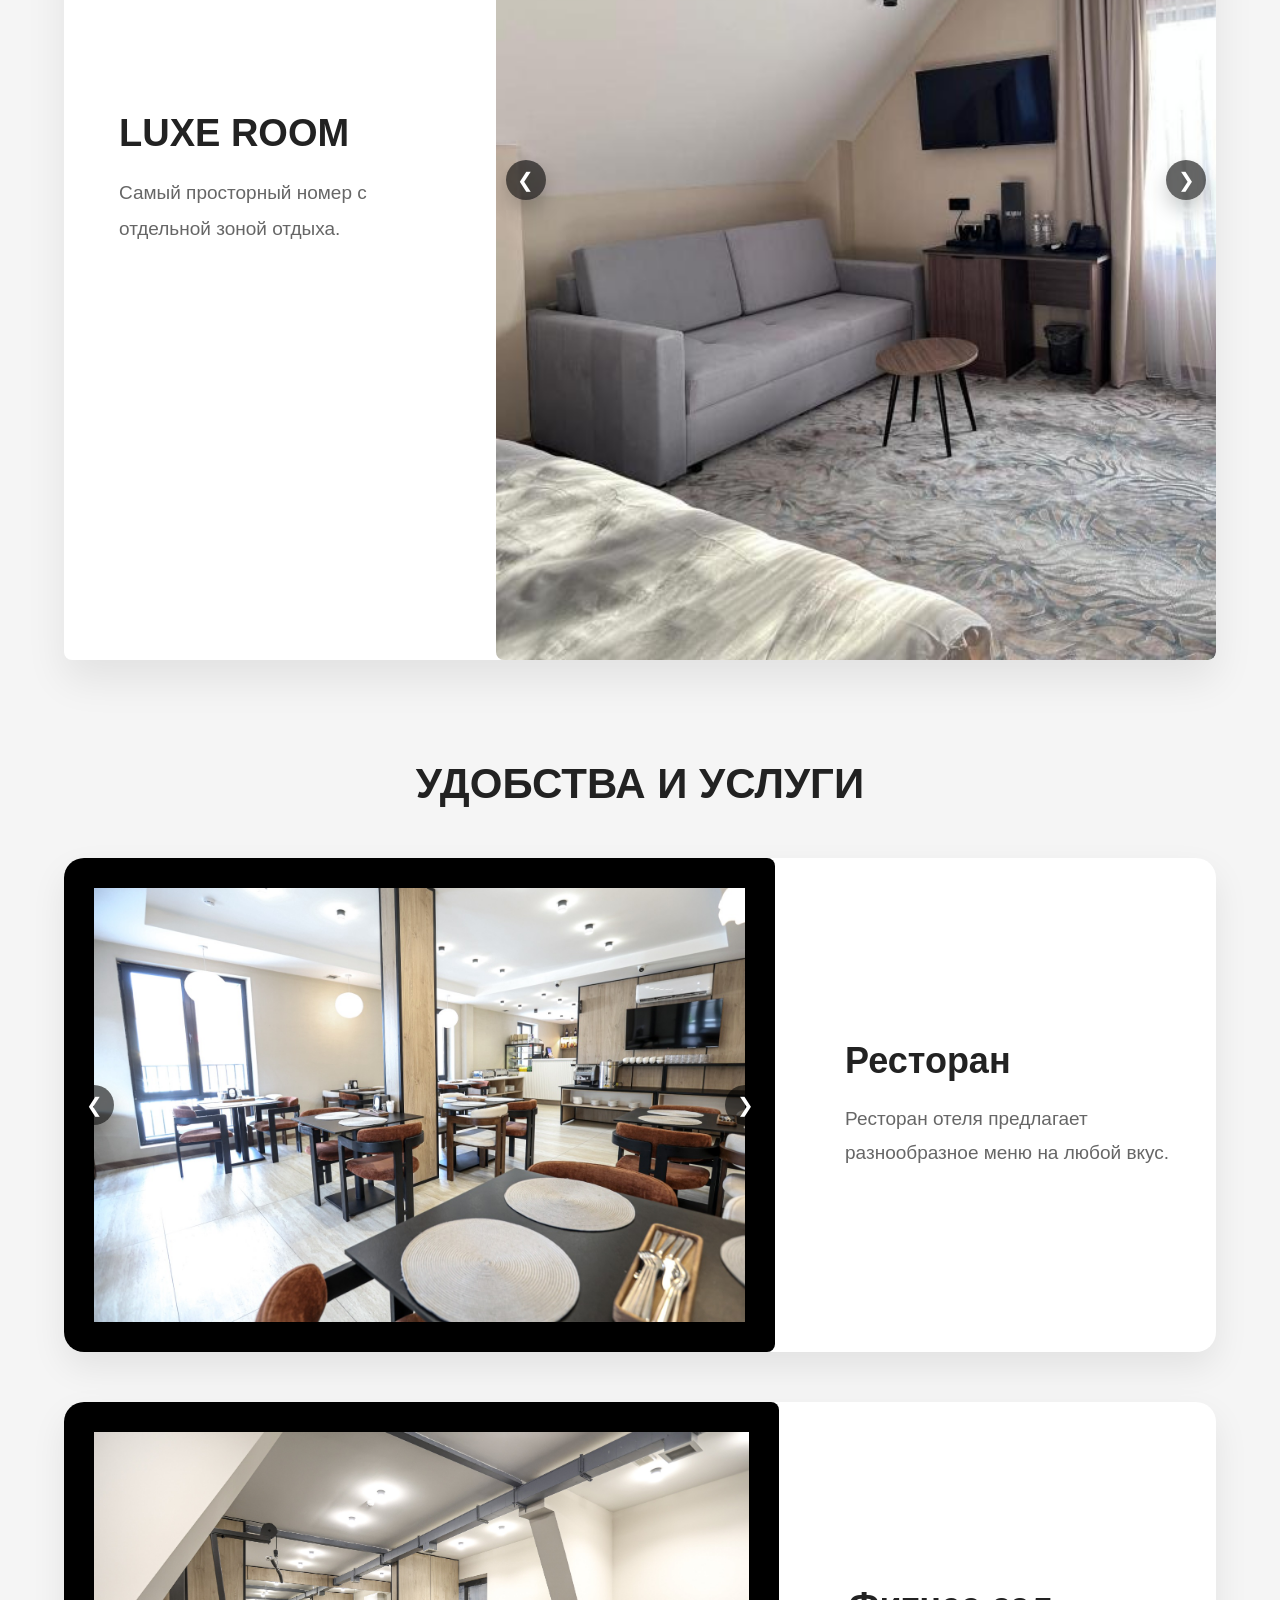
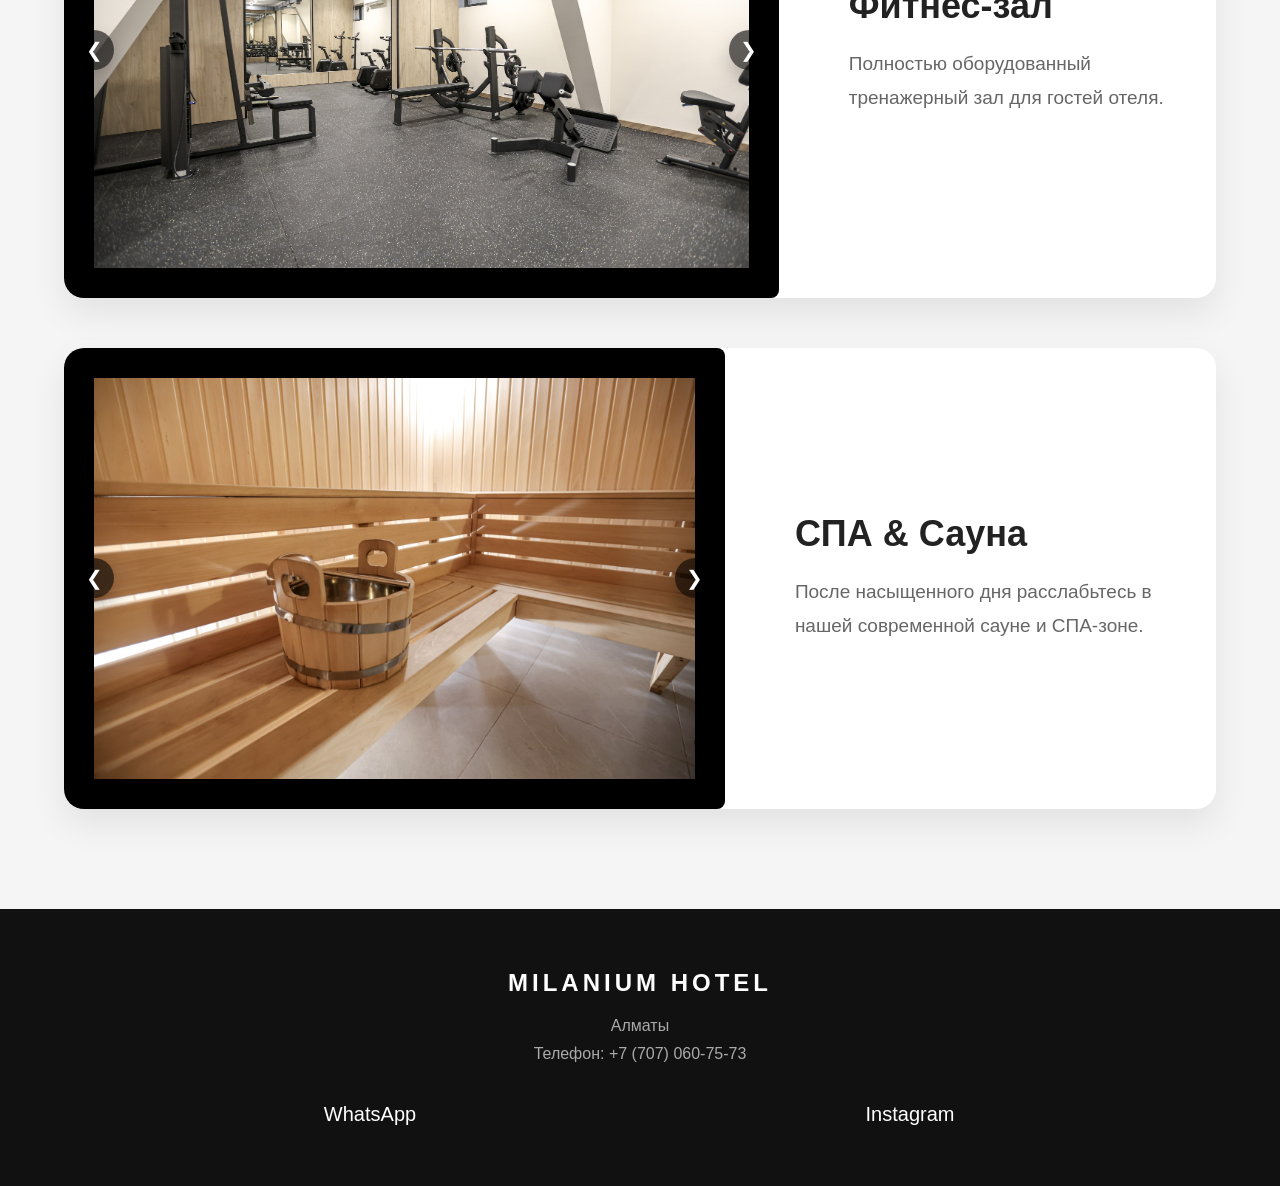
==== commit f49cb48c: "Update index.html" ====
--- a/index.html
+++ b/index.html
@@ -10,24 +10,25 @@
     <link rel="stylesheet" href="style.css">
     
     <style>
-        /* Базовая стилизация слайдеров */
+        /* Стили для корректной работы всех слайдеров */
         .slider {
             position: relative;
+            width: 100%;
             overflow: hidden;
-            display: flex;
-            align-items: center;
-            justify-content: center;
+            border-radius: 8px;
+            background-color: #000;
         }
 
         .slider img {
             width: 100%;
-            display: none; /* Все картинки скрыты по умолчанию */
+            height: 100%;
             object-fit: cover;
+            display: none; /* Все картинки изначально скрыты */
         }
 
         .slider img.active {
-            display: block; /* Отображается только активная картинка */
-            animation: fadeIn 0.4s ease-in-out;
+            display: block; /* Показывается только картинка с классом active */
+            animation: fadeIn 0.3s ease-in-out;
         }
 
         .slider .prev,
@@ -35,14 +36,19 @@
             position: absolute;
             top: 50%;
             transform: translateY(-50%);
-            background: rgba(0, 0, 0, 0.5);
-            color: #fff;
+            background: rgba(0, 0, 0, 0.6);
+            color: #ffffff;
             border: none;
-            padding: 10px 15px;
+            width: 40px;
+            height: 40px;
             cursor: pointer;
             z-index: 10;
-            font-size: 18px;
-            border-radius: 4px;
+            font-size: 20px;
+            border-radius: 50%;
+            display: flex;
+            align-items: center;
+            justify-content: center;
+            transition: background 0.2s;
             user-select: none;
         }
 
@@ -51,11 +57,11 @@
 
         .slider .prev:hover,
         .slider .next:hover {
-            background: rgba(0, 0, 0, 0.8);
+            background: rgba(0, 0, 0, 0.9);
         }
 
         @keyframes fadeIn {
-            from { opacity: 0.4; }
+            from { opacity: 0.3; }
             to { opacity: 1; }
         }
     </style>
@@ -132,13 +138,13 @@
 
         <div class="slider">
 
-            <button class="prev" onclick="moveSlide(this, -1)">
+            <button class="prev" onclick="changeSlide(this, -1)">
                 &#10094;
             </button>
 
             <img src="stk1.jpg" class="active" alt="Standard Room">
 
-            <button class="next" onclick="moveSlide(this, 1)">
+            <button class="next" onclick="changeSlide(this, 1)">
                 &#10095;
             </button>
 
@@ -163,13 +169,13 @@
 
         <div class="slider">
 
-            <button class="prev" onclick="moveSlide(this, -1)">
+            <button class="prev" onclick="changeSlide(this, -1)">
                 &#10094;
             </button>
 
             <img src="tw1.jpg" class="active" alt="Twin Room">
 
-            <button class="next" onclick="moveSlide(this, 1)">
+            <button class="next" onclick="changeSlide(this, 1)">
                 &#10095;
             </button>
 
@@ -194,13 +200,13 @@
 
         <div class="slider">
 
-            <button class="prev" onclick="moveSlide(this, -1)">
+            <button class="prev" onclick="changeSlide(this, -1)">
                 &#10094;
             </button>
 
             <img src="dl1.jpg" class="active" alt="Twin Deluxe">
 
-            <button class="next" onclick="moveSlide(this, 1)">
+            <button class="next" onclick="changeSlide(this, 1)">
                 &#10095;
             </button>
 
@@ -225,13 +231,13 @@
 
         <div class="slider">
 
-            <button class="prev" onclick="moveSlide(this, -1)">
+            <button class="prev" onclick="changeSlide(this, -1)">
                 &#10094;
             </button>
 
             <img src="l1.jpg" class="active" alt="Luxe Room">
 
-            <button class="next" onclick="moveSlide(this, 1)">
+            <button class="next" onclick="changeSlide(this, 1)">
                 &#10095;
             </button>
 
@@ -253,16 +259,16 @@
 
         <div class="slider">
 
-            <button class="prev" onclick="moveSlide(this, -1)">
-                &#10094;
-            </button>
-
-            <!-- Все 3 фотографии ресторана -->
-            <img src="restoran1.jpg" class="active" alt="Ресторан - Фото 1">
-            <img src="019.jpg" alt="Ресторан - Фото 2">
-            <img src="027.jpg" alt="Ресторан - Фото 3">
-
-            <button class="next" onclick="moveSlide(this, 1)">
+            <button class="prev" onclick="changeSlide(this, -1)">
+                &#10094;
+            </button>
+
+            <!-- Добавлены все 3 фото -->
+            <img src="restoran1.jpg" class="active" alt="Ресторан Фото 1">
+            <img src="019.jpg" alt="Ресторан Фото 2">
+            <img src="027.jpg" alt="Ресторан Фото 3">
+
+            <button class="next" onclick="changeSlide(this, 1)">
                 &#10095;
             </button>
 
@@ -288,13 +294,13 @@
 
         <div class="slider">
 
-            <button class="prev" onclick="moveSlide(this, -1)">
+            <button class="prev" onclick="changeSlide(this, -1)">
                 &#10094;
             </button>
 
             <img src="gym1.jpg" class="active" alt="Фитнес-зал">
 
-            <button class="next" onclick="moveSlide(this, 1)">
+            <button class="next" onclick="changeSlide(this, 1)">
                 &#10095;
             </button>
 
@@ -320,13 +326,13 @@
 
         <div class="slider">
 
-            <button class="prev" onclick="moveSlide(this, -1)">
+            <button class="prev" onclick="changeSlide(this, -1)">
                 &#10094;
             </button>
 
             <img src="sauna1.jpg" class="active" alt="СПА">
 
-            <button class="next" onclick="moveSlide(this, 1)">
+            <button class="next" onclick="changeSlide(this, 1)">
                 &#10095;
             </button>
 
@@ -371,31 +377,32 @@
 
 </footer>
 
-<!-- Скрипт переключения слайдов -->
+<!-- Исправленный скрипт слайдера -->
 <script>
-    function moveSlide(buttonElement, direction) {
-        // Находим родительский блок .slider
-        const slider = buttonElement.closest('.slider');
+    function changeSlide(btn, direction) {
+        const slider = btn.closest('.slider');
         if (!slider) return;
 
-        // Находим все картинки внутри данного слайдера
         const images = slider.querySelectorAll('img');
-        if (images.length <= 1) return; // Если картинка всего одна, переключать нечего
+        if (images.length <= 1) return;
 
         let currentIndex = -1;
 
-        // Ищем индекс текущей активной картинки
-        images.forEach((img, index) => {
+        // Определяем активное изображение
+        images.forEach((img, idx) => {
             if (img.classList.contains('active')) {
-                currentIndex = index;
+                currentIndex = idx;
                 img.classList.remove('active');
             }
         });
 
-        // Рассчитываем индекс следующей картинки по кругу
+        // Если активной картинки не нашлось, берём первую
+        if (currentIndex === -1) currentIndex = 0;
+
+        // Рассчитываем следующий индекс
         let newIndex = (currentIndex + direction + images.length) % images.length;
 
-        // Показываем новую картинку
+        // Назначаем класс active новому изображению
         images[newIndex].classList.add('active');
     }
 </script>
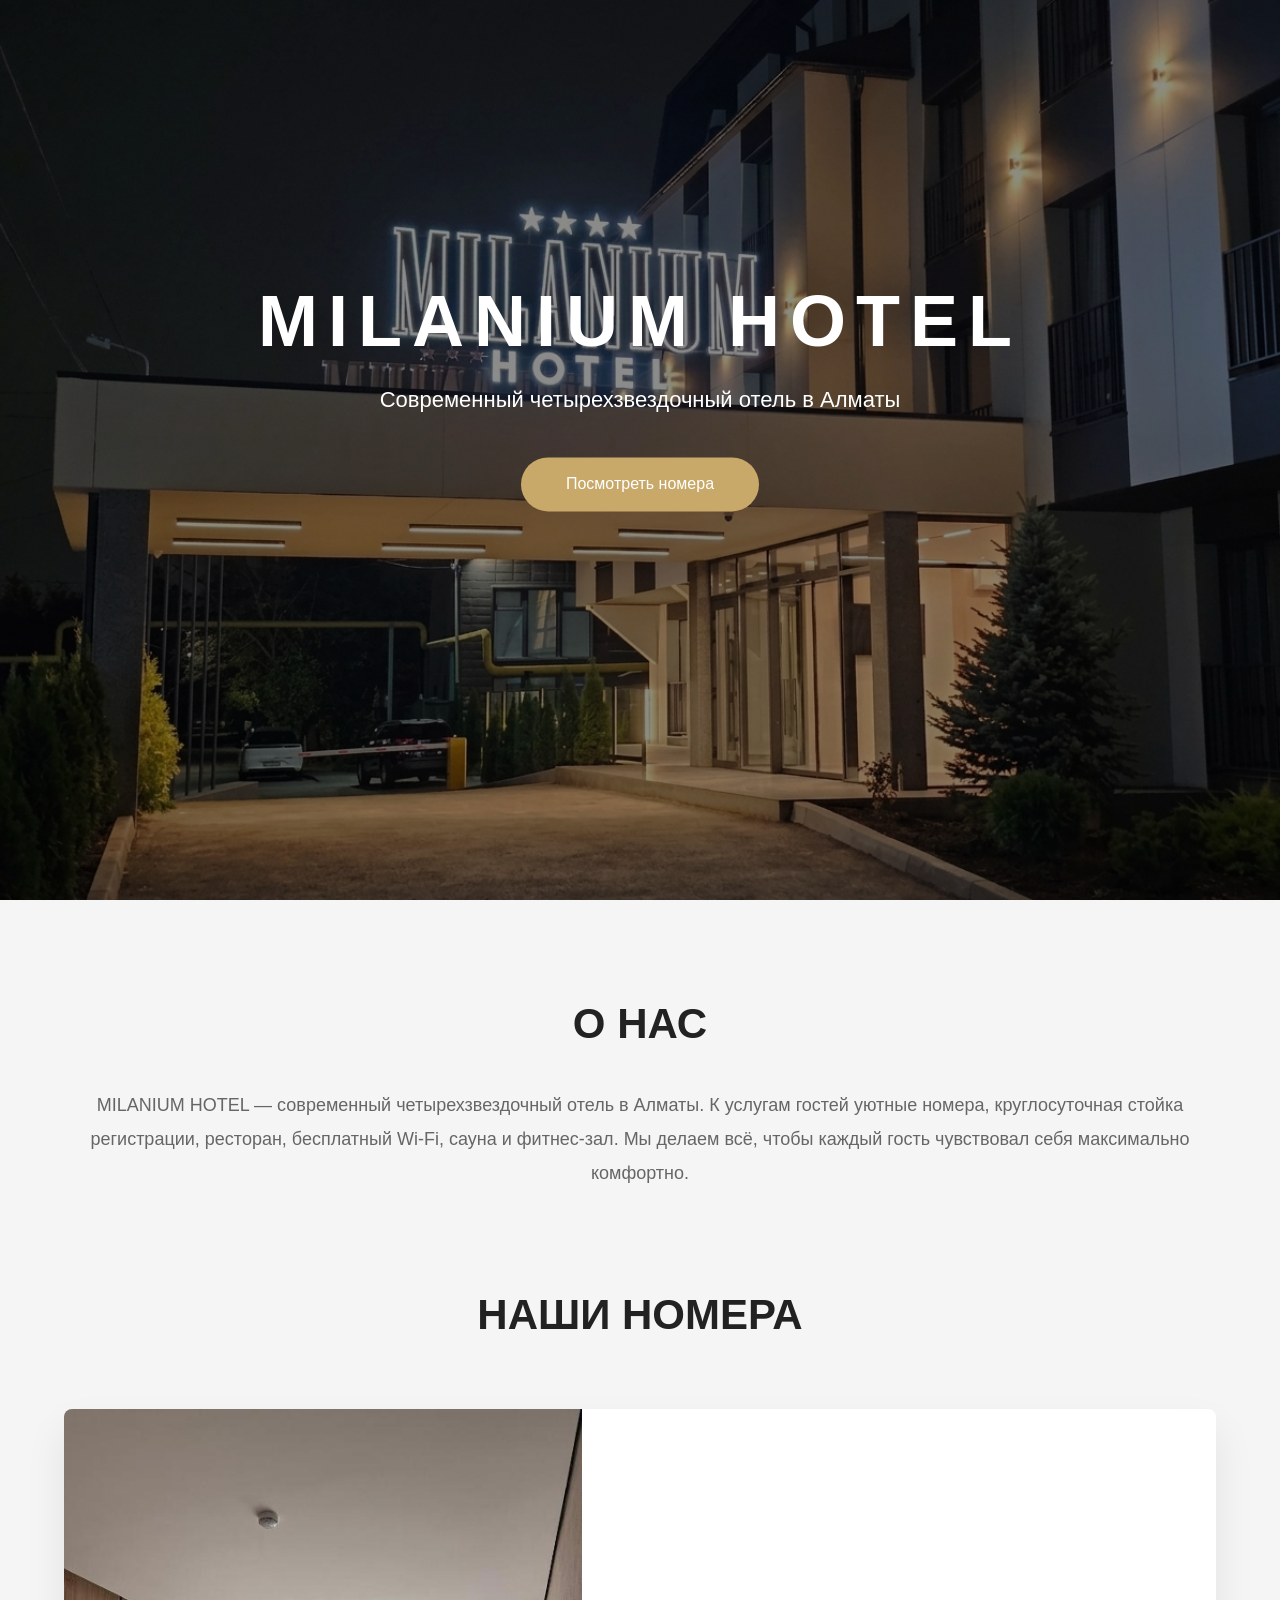
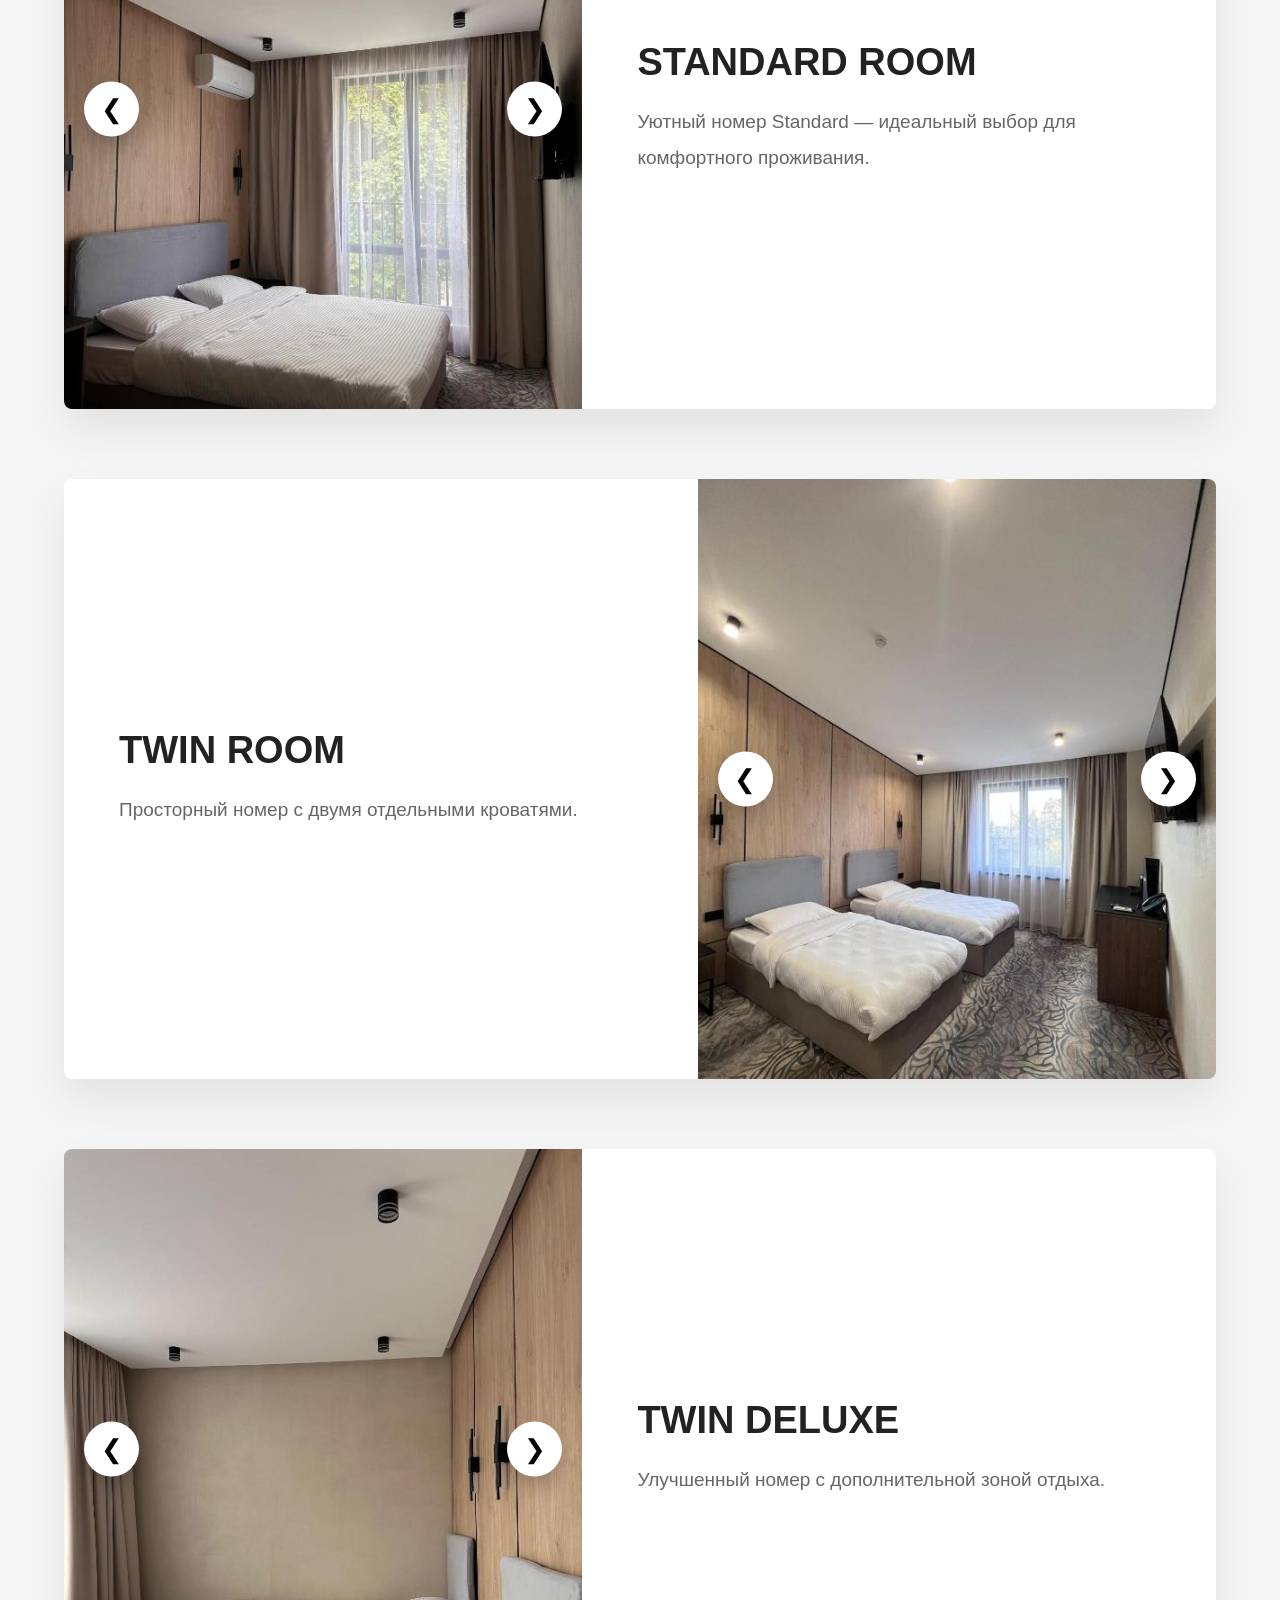
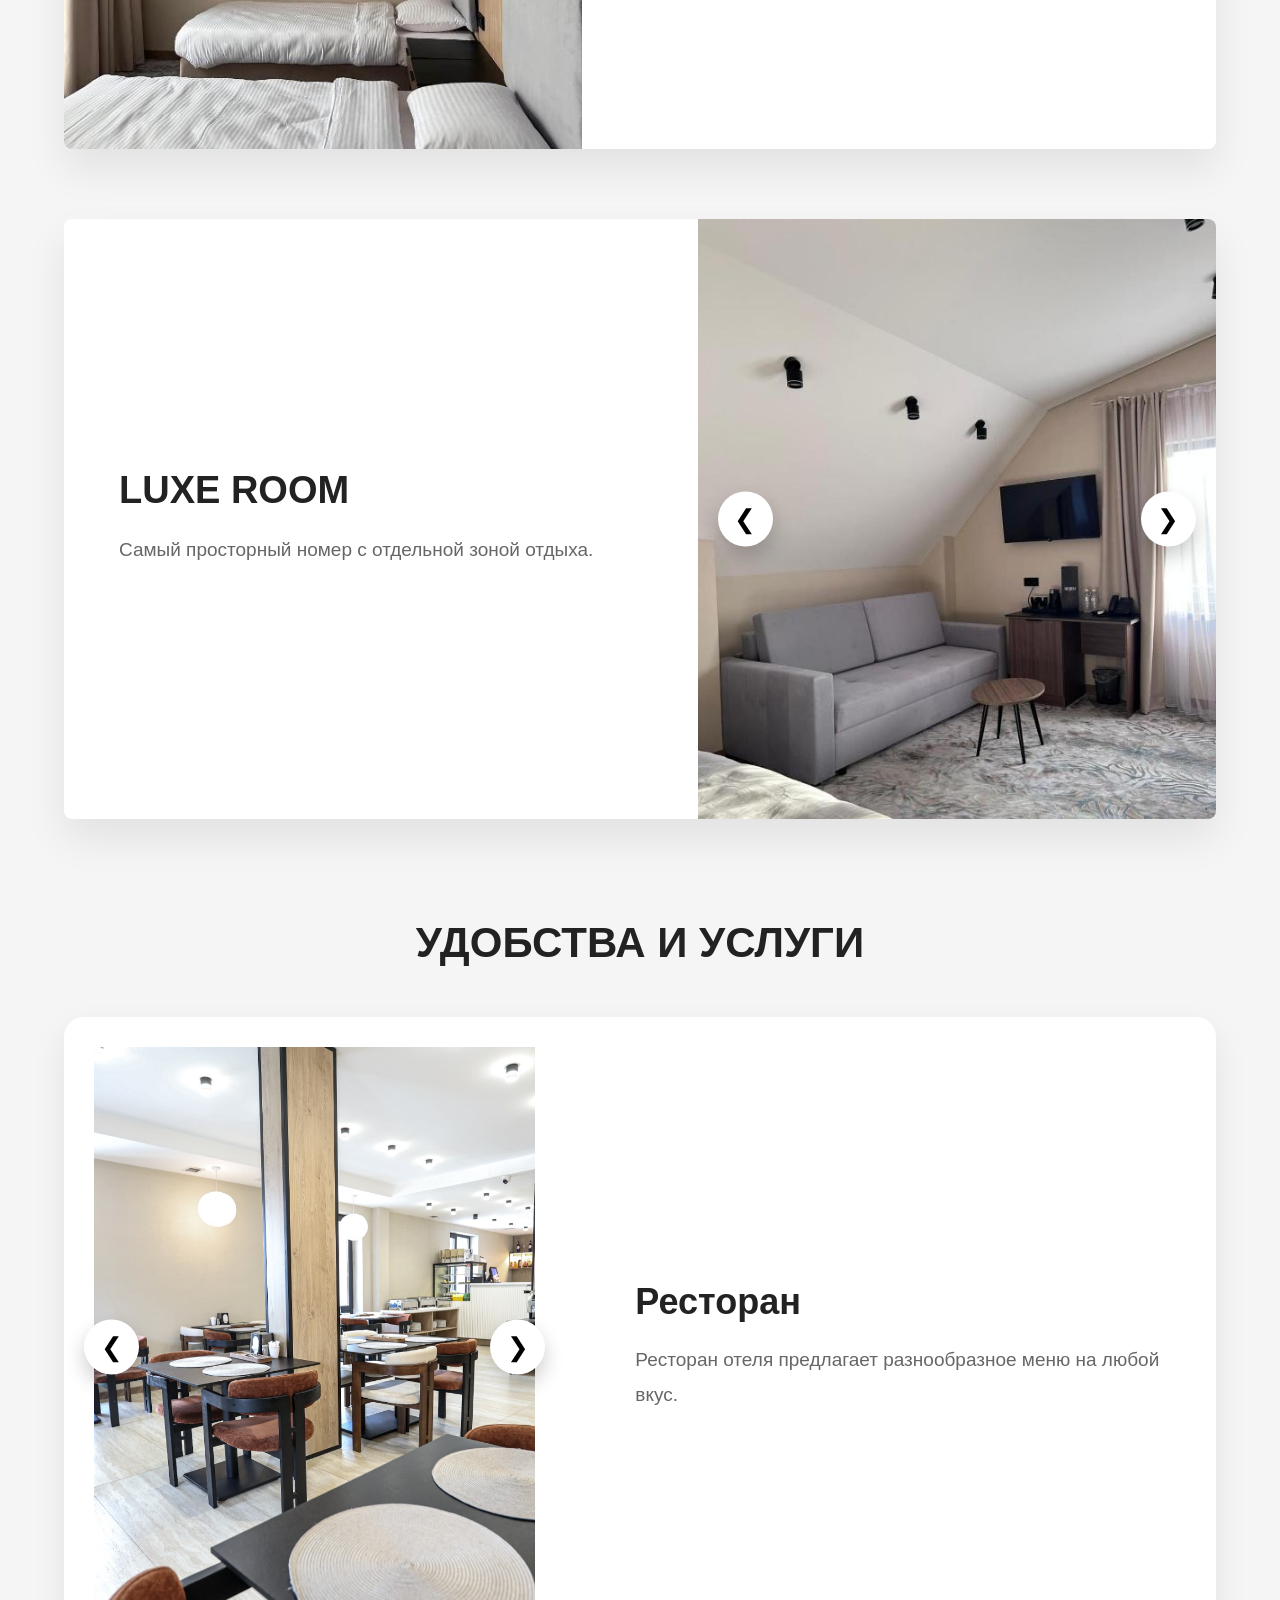
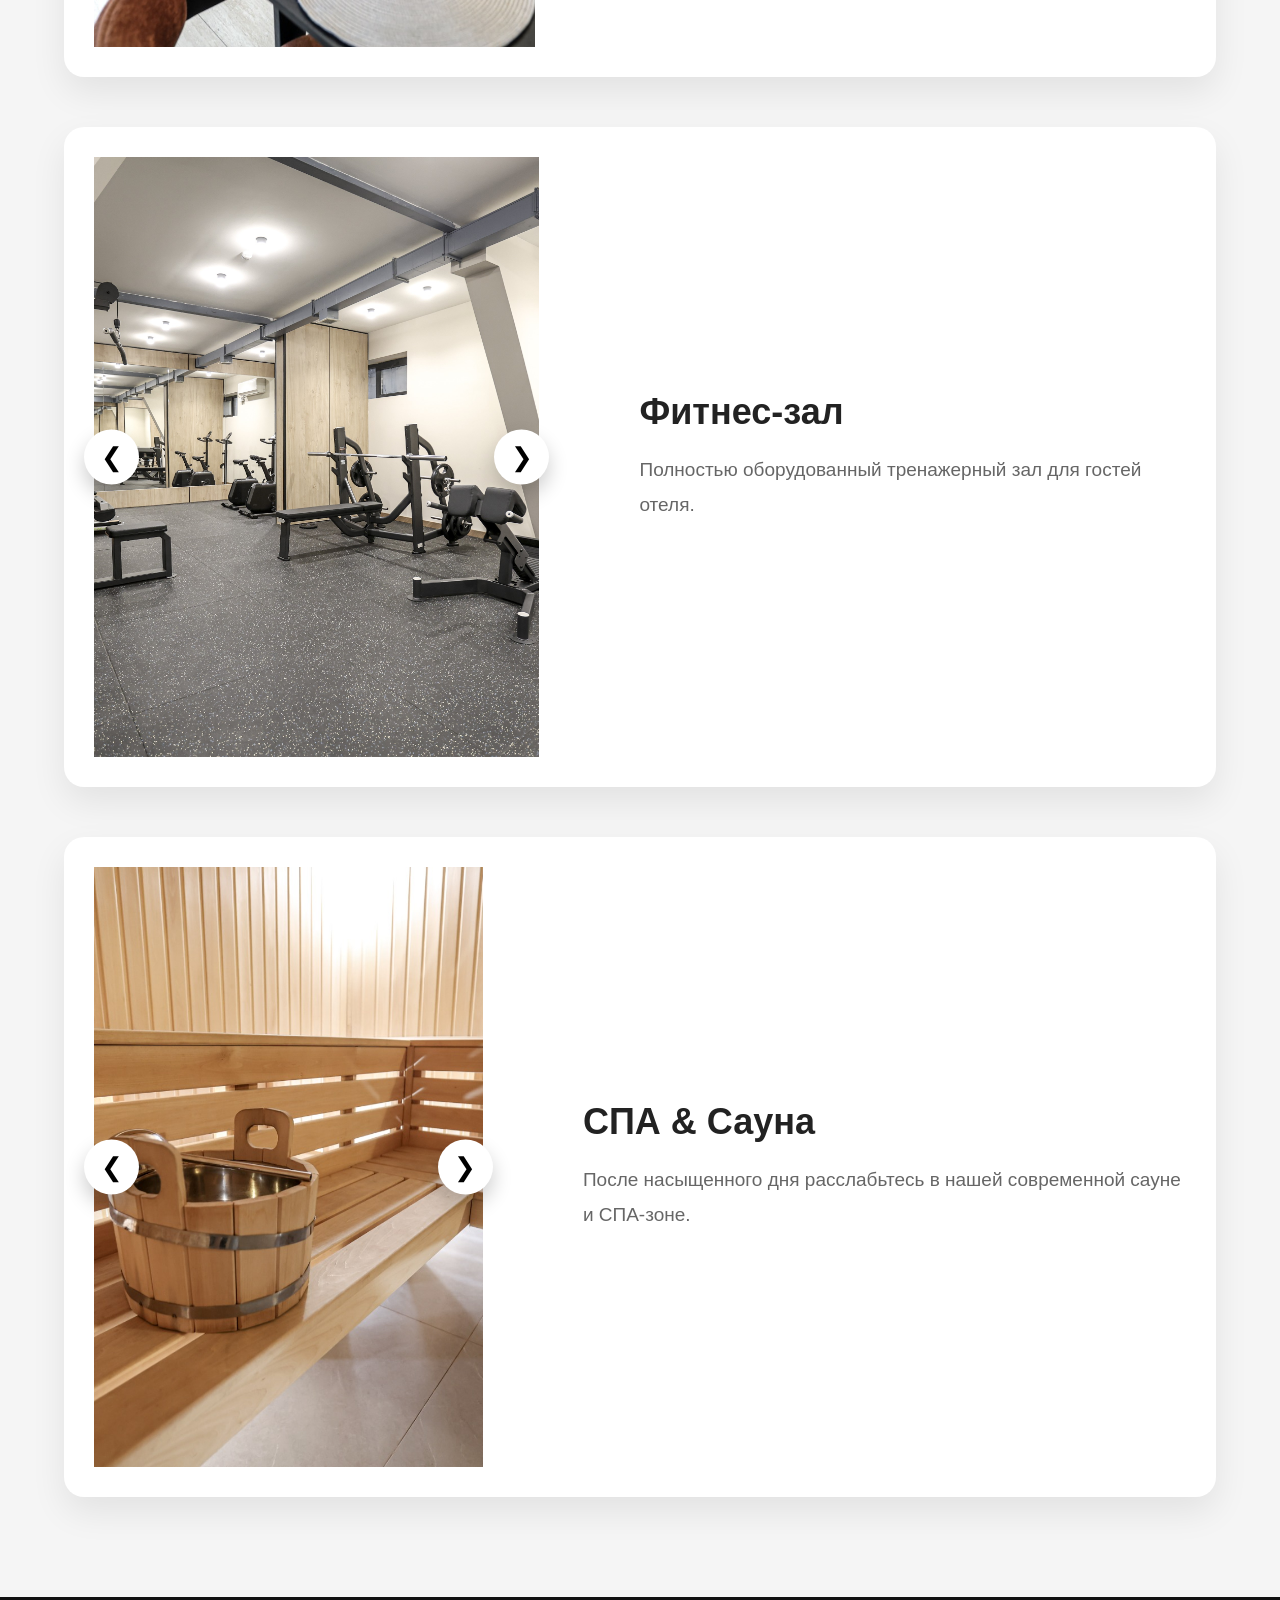
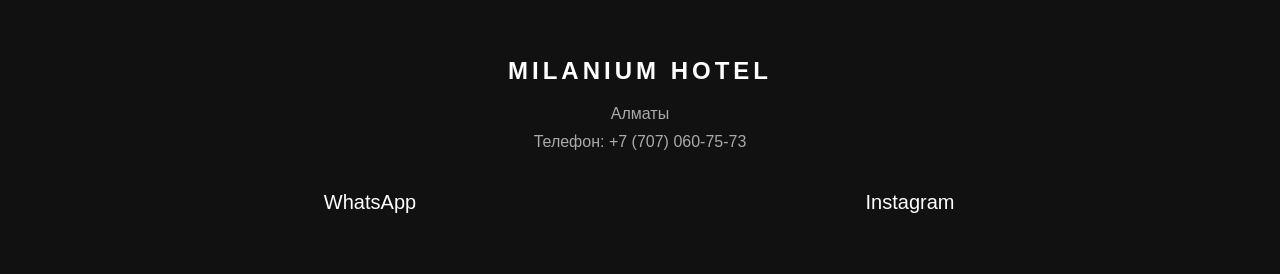
==== commit 74937264: "Update index.html" ====
--- a/index.html
+++ b/index.html
@@ -8,61 +8,10 @@
     <title>MILANIUM HOTEL</title>
 
     <link rel="stylesheet" href="style.css">
-    
     <style>
-        /* Стили для корректной работы всех слайдеров */
-        .slider {
-            position: relative;
-            width: 100%;
-            overflow: hidden;
-            border-radius: 8px;
-            background-color: #000;
-        }
-
+        /* Плавность смены картинок для функции changeImage */
         .slider img {
-            width: 100%;
-            height: 100%;
-            object-fit: cover;
-            display: none; /* Все картинки изначально скрыты */
-        }
-
-        .slider img.active {
-            display: block; /* Показывается только картинка с классом active */
-            animation: fadeIn 0.3s ease-in-out;
-        }
-
-        .slider .prev,
-        .slider .next {
-            position: absolute;
-            top: 50%;
-            transform: translateY(-50%);
-            background: rgba(0, 0, 0, 0.6);
-            color: #ffffff;
-            border: none;
-            width: 40px;
-            height: 40px;
-            cursor: pointer;
-            z-index: 10;
-            font-size: 20px;
-            border-radius: 50%;
-            display: flex;
-            align-items: center;
-            justify-content: center;
-            transition: background 0.2s;
-            user-select: none;
-        }
-
-        .slider .prev { left: 10px; }
-        .slider .next { right: 10px; }
-
-        .slider .prev:hover,
-        .slider .next:hover {
-            background: rgba(0, 0, 0, 0.9);
-        }
-
-        @keyframes fadeIn {
-            from { opacity: 0.3; }
-            to { opacity: 1; }
+            transition: opacity 0.3s ease-in-out;
         }
     </style>
 </head>
@@ -138,13 +87,13 @@
 
         <div class="slider">
 
-            <button class="prev" onclick="changeSlide(this, -1)">
-                &#10094;
-            </button>
-
-            <img src="stk1.jpg" class="active" alt="Standard Room">
-
-            <button class="next" onclick="changeSlide(this, 1)">
+            <button class="prev" onclick="prevImage('standard')">
+                &#10094;
+            </button>
+
+            <img src="stk1.jpg" id="standard" alt="Standard Room">
+
+            <button class="next" onclick="nextImage('standard')">
                 &#10095;
             </button>
 
@@ -169,13 +118,13 @@
 
         <div class="slider">
 
-            <button class="prev" onclick="changeSlide(this, -1)">
-                &#10094;
-            </button>
-
-            <img src="tw1.jpg" class="active" alt="Twin Room">
-
-            <button class="next" onclick="changeSlide(this, 1)">
+            <button class="prev" onclick="prevImage('twin')">
+                &#10094;
+            </button>
+
+            <img src="tw1.jpg" id="twin" alt="Twin Room">
+
+            <button class="next" onclick="nextImage('twin')">
                 &#10095;
             </button>
 
@@ -200,13 +149,13 @@
 
         <div class="slider">
 
-            <button class="prev" onclick="changeSlide(this, -1)">
-                &#10094;
-            </button>
-
-            <img src="dl1.jpg" class="active" alt="Twin Deluxe">
-
-            <button class="next" onclick="changeSlide(this, 1)">
+            <button class="prev" onclick="prevImage('twindeluxe')">
+                &#10094;
+            </button>
+
+            <img src="dl1.jpg" id="twindeluxe" alt="Twin Deluxe">
+
+            <button class="next" onclick="nextImage('twindeluxe')">
                 &#10095;
             </button>
 
@@ -231,13 +180,13 @@
 
         <div class="slider">
 
-            <button class="prev" onclick="changeSlide(this, -1)">
-                &#10094;
-            </button>
-
-            <img src="l1.jpg" class="active" alt="Luxe Room">
-
-            <button class="next" onclick="changeSlide(this, 1)">
+            <button class="prev" onclick="prevImage('luxe')">
+                &#10094;
+            </button>
+
+            <img src="l1.jpg" id="luxe" alt="Luxe Room">
+
+            <button class="next" onclick="nextImage('luxe')">
                 &#10095;
             </button>
 
@@ -259,16 +208,13 @@
 
         <div class="slider">
 
-            <button class="prev" onclick="changeSlide(this, -1)">
-                &#10094;
-            </button>
-
-            <!-- Добавлены все 3 фото -->
-            <img src="restoran1.jpg" class="active" alt="Ресторан Фото 1">
-            <img src="019.jpg" alt="Ресторан Фото 2">
-            <img src="027.jpg" alt="Ресторан Фото 3">
-
-            <button class="next" onclick="changeSlide(this, 1)">
+            <button class="prev" onclick="prevImage('restoran')">
+                &#10094;
+            </button>
+
+            <img src="restoran1.jpg" id="restoran" alt="Ресторан">
+
+            <button class="next" onclick="nextImage('restoran')">
                 &#10095;
             </button>
 
@@ -294,13 +240,13 @@
 
         <div class="slider">
 
-            <button class="prev" onclick="changeSlide(this, -1)">
-                &#10094;
-            </button>
-
-            <img src="gym1.jpg" class="active" alt="Фитнес-зал">
-
-            <button class="next" onclick="changeSlide(this, 1)">
+            <button class="prev" onclick="prevImage('gym')">
+                &#10094;
+            </button>
+
+            <img src="gym1.jpg" id="gym" alt="Фитнес-зал">
+
+            <button class="next" onclick="nextImage('gym')">
                 &#10095;
             </button>
 
@@ -326,13 +272,13 @@
 
         <div class="slider">
 
-            <button class="prev" onclick="changeSlide(this, -1)">
-                &#10094;
-            </button>
-
-            <img src="sauna1.jpg" class="active" alt="СПА">
-
-            <button class="next" onclick="changeSlide(this, 1)">
+            <button class="prev" onclick="prevImage('sauna')">
+                &#10094;
+            </button>
+
+            <img src="sauna1.jpg" id="sauna" alt="СПА Сауна">
+
+            <button class="next" onclick="nextImage('sauna')">
                 &#10095;
             </button>
 
@@ -377,35 +323,7 @@
 
 </footer>
 
-<!-- Исправленный скрипт слайдера -->
-<script>
-    function changeSlide(btn, direction) {
-        const slider = btn.closest('.slider');
-        if (!slider) return;
-
-        const images = slider.querySelectorAll('img');
-        if (images.length <= 1) return;
-
-        let currentIndex = -1;
-
-        // Определяем активное изображение
-        images.forEach((img, idx) => {
-            if (img.classList.contains('active')) {
-                currentIndex = idx;
-                img.classList.remove('active');
-            }
-        });
-
-        // Если активной картинки не нашлось, берём первую
-        if (currentIndex === -1) currentIndex = 0;
-
-        // Рассчитываем следующий индекс
-        let newIndex = (currentIndex + direction + images.length) % images.length;
-
-        // Назначаем класс active новому изображению
-        images[newIndex].classList.add('active');
-    }
-</script>
+<script src="script.js"></script>
 
 </body>
 
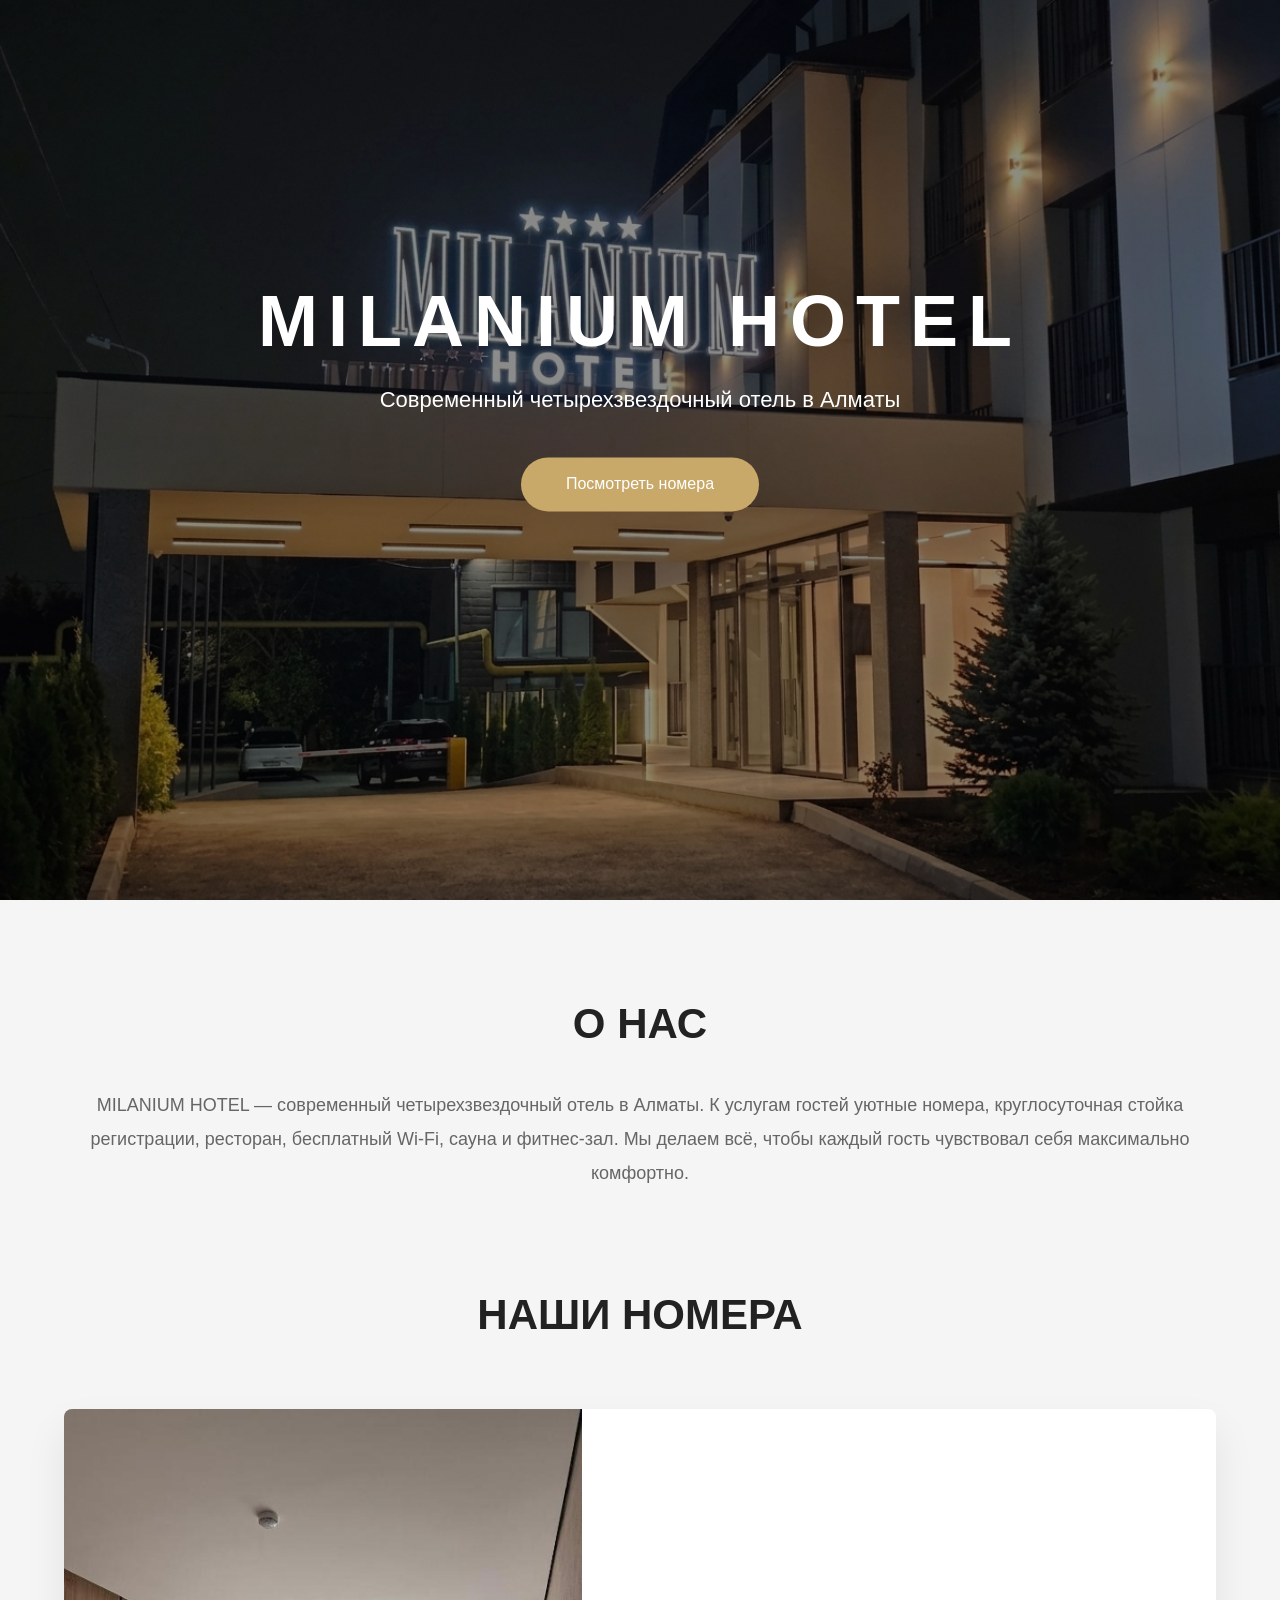
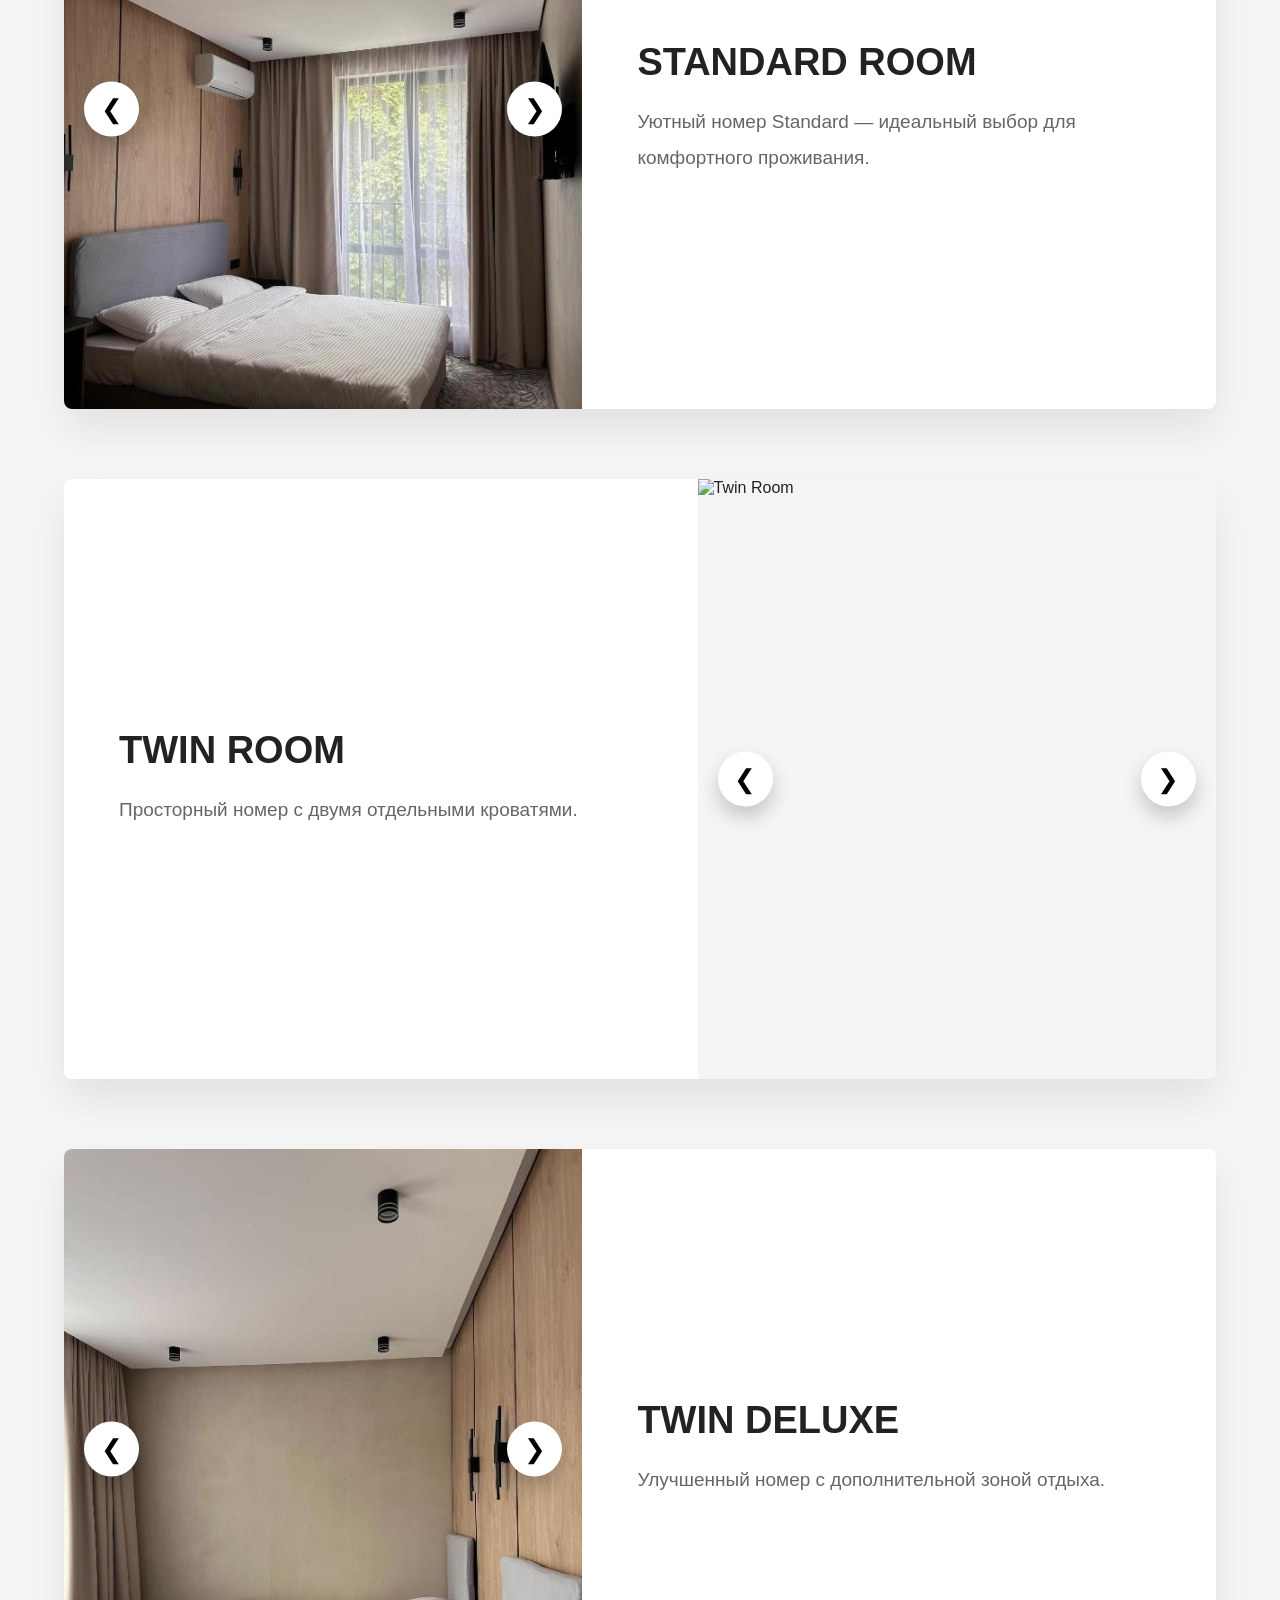
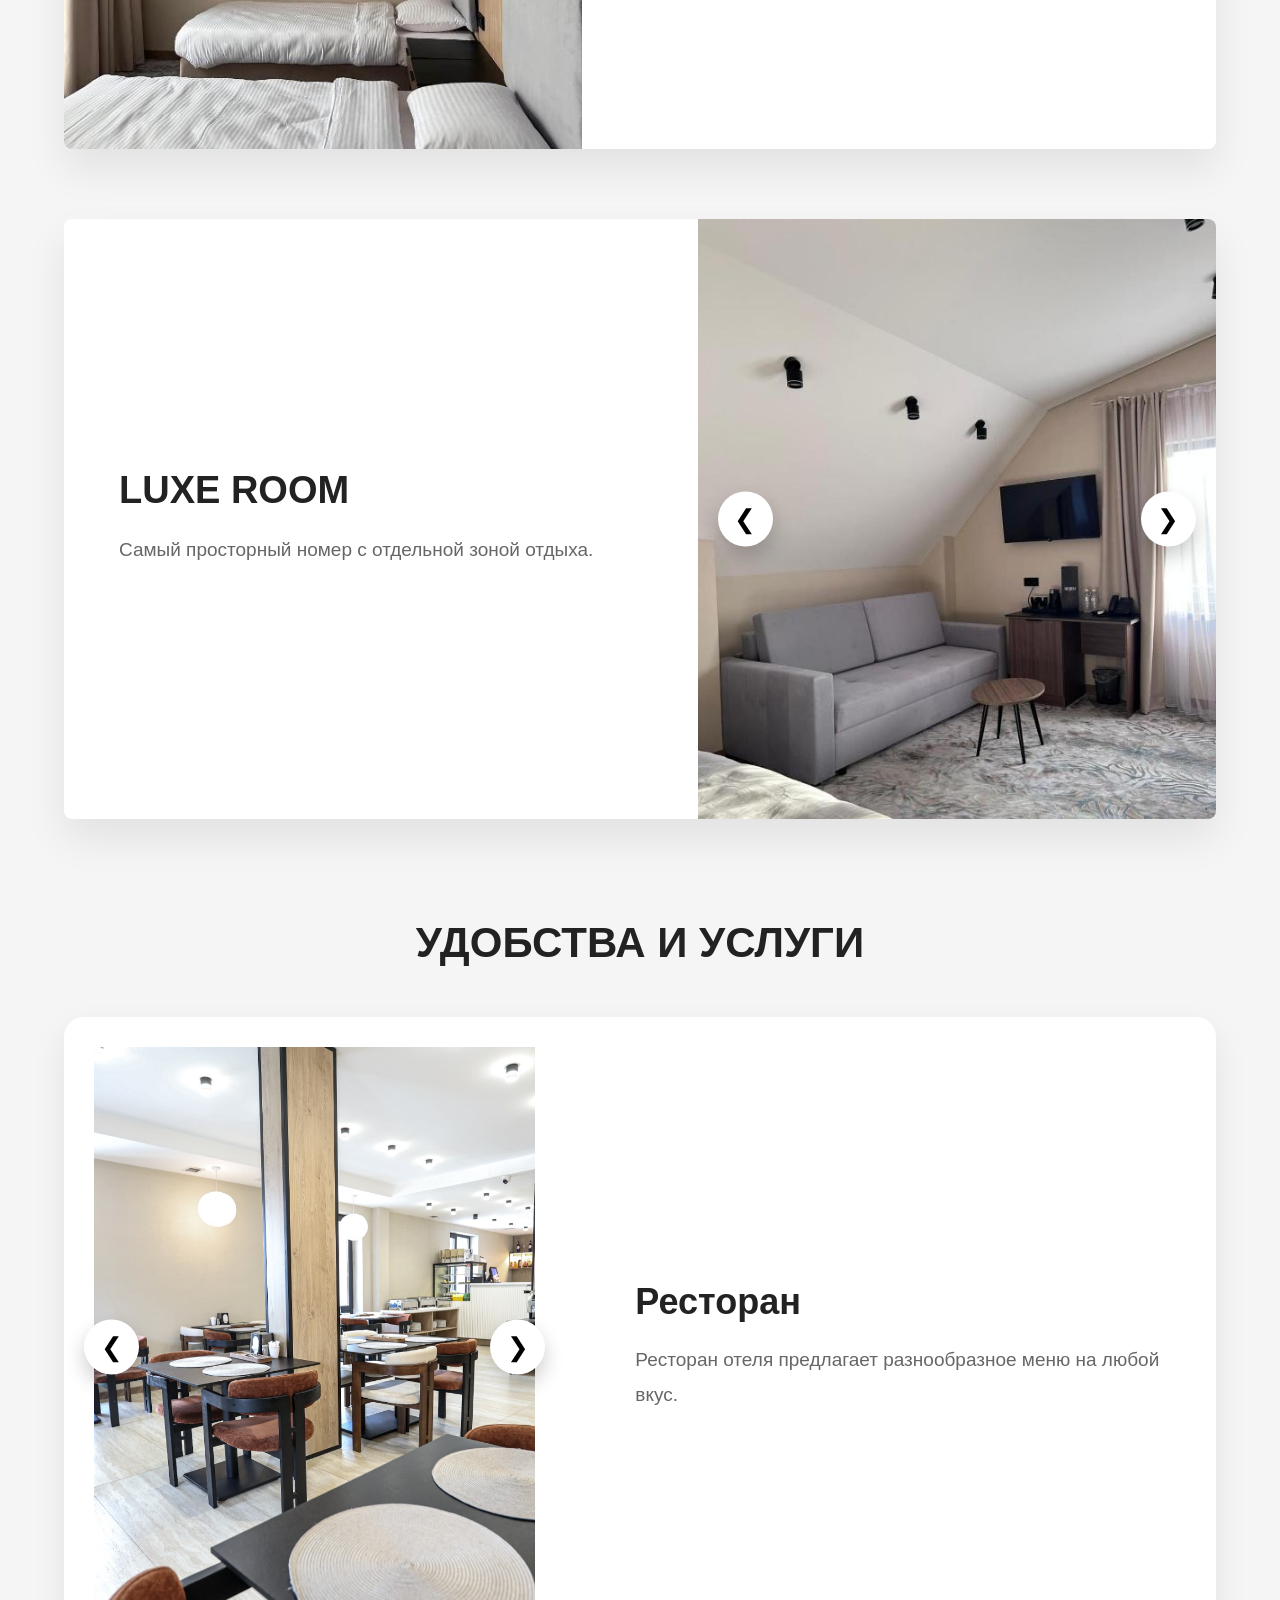
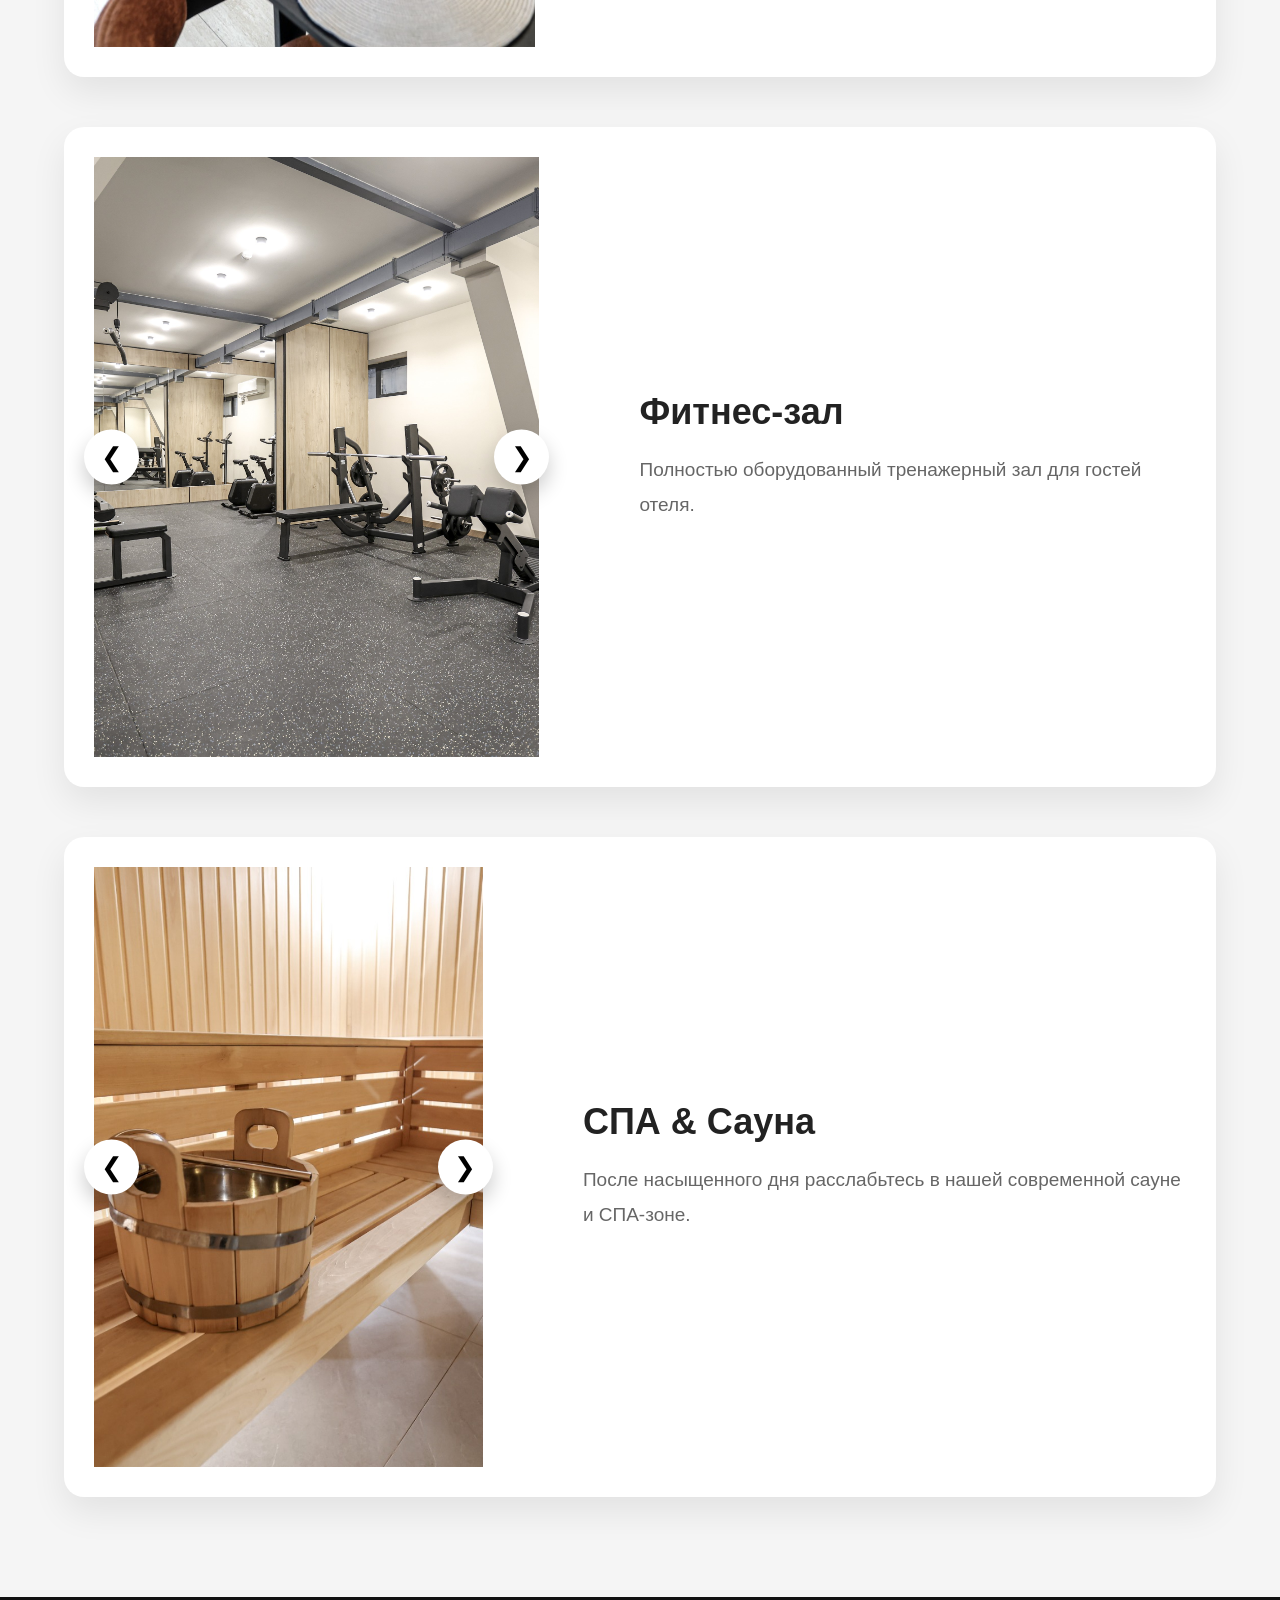
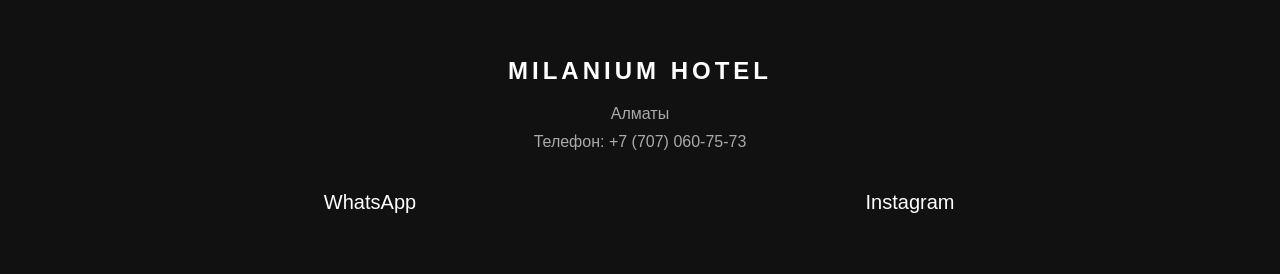
==== commit 65e73baa: "Update index.html" ====
--- a/index.html
+++ b/index.html
@@ -122,7 +122,7 @@
                 &#10094;
             </button>
 
-            <img src="tw1.jpg" id="twin" alt="Twin Room">
+            <img src="043.png" id="twin" alt="Twin Room">
 
             <button class="next" onclick="nextImage('twin')">
                 &#10095;
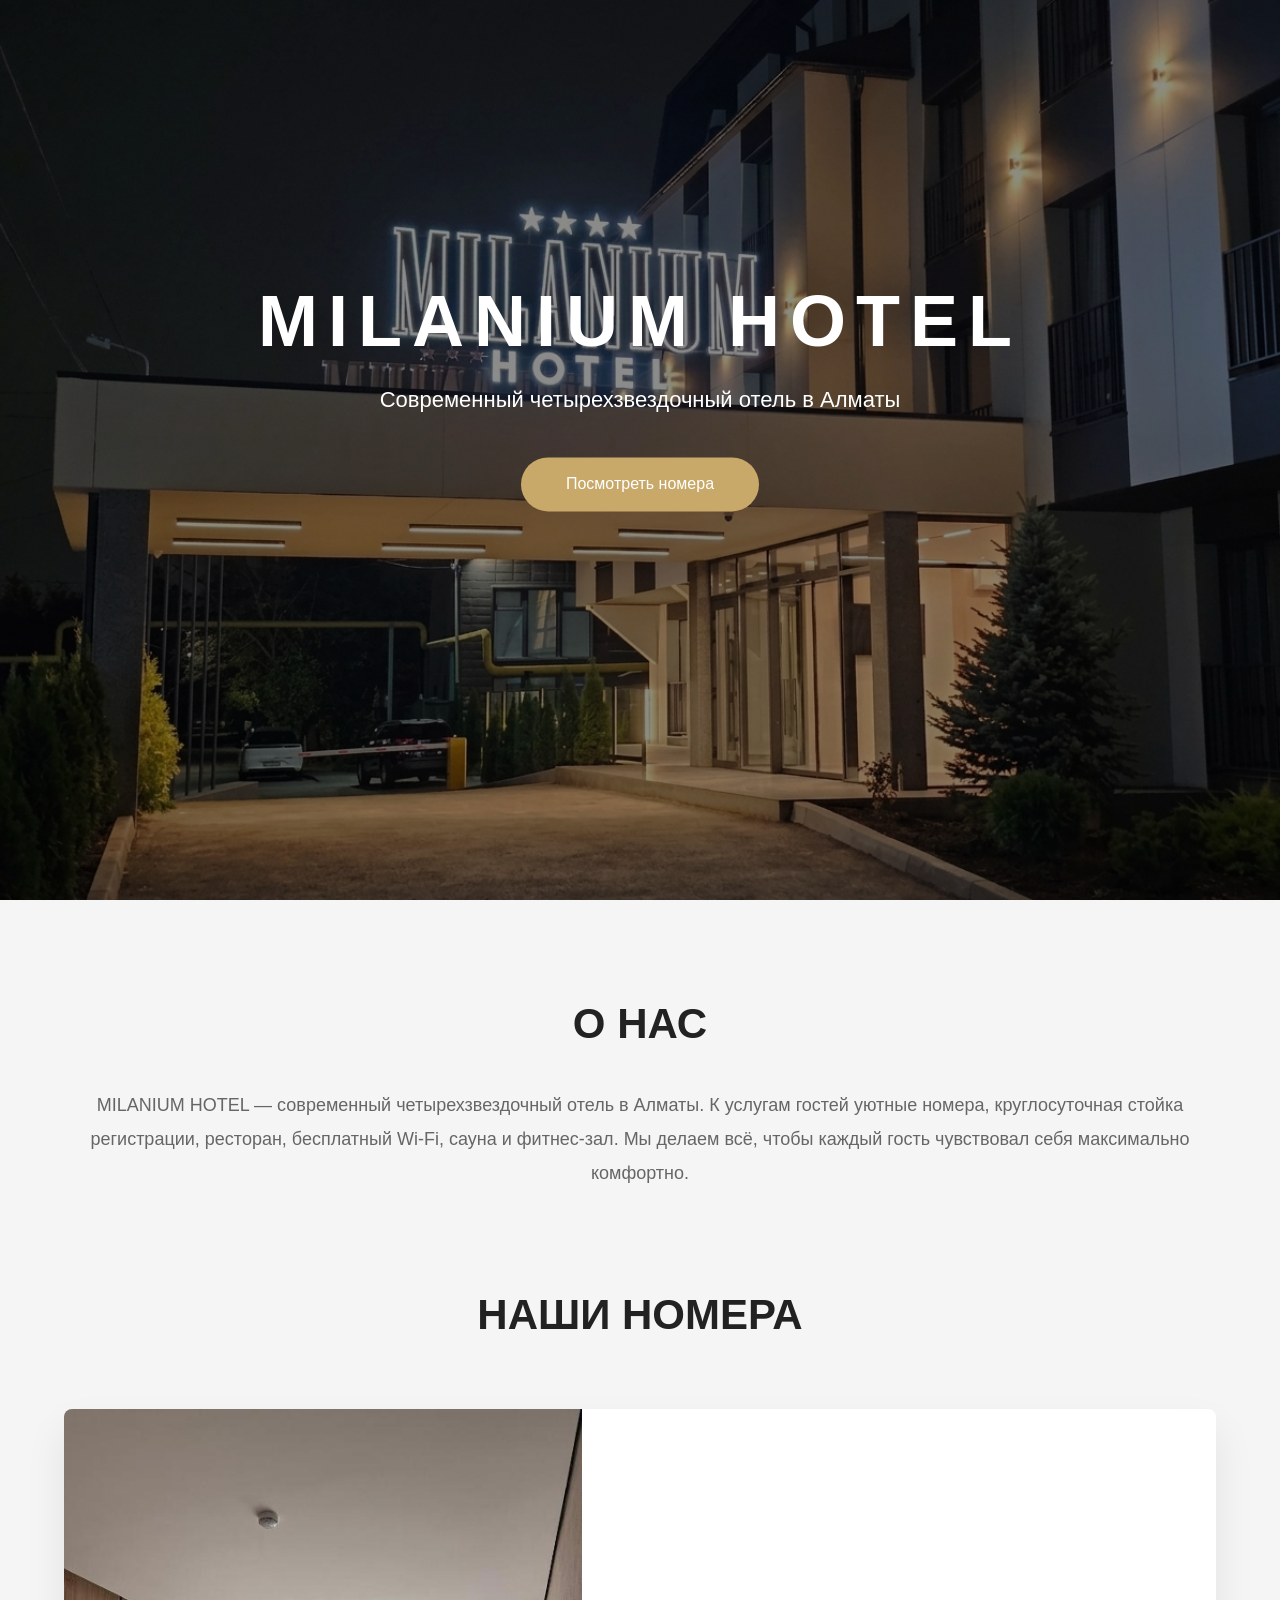
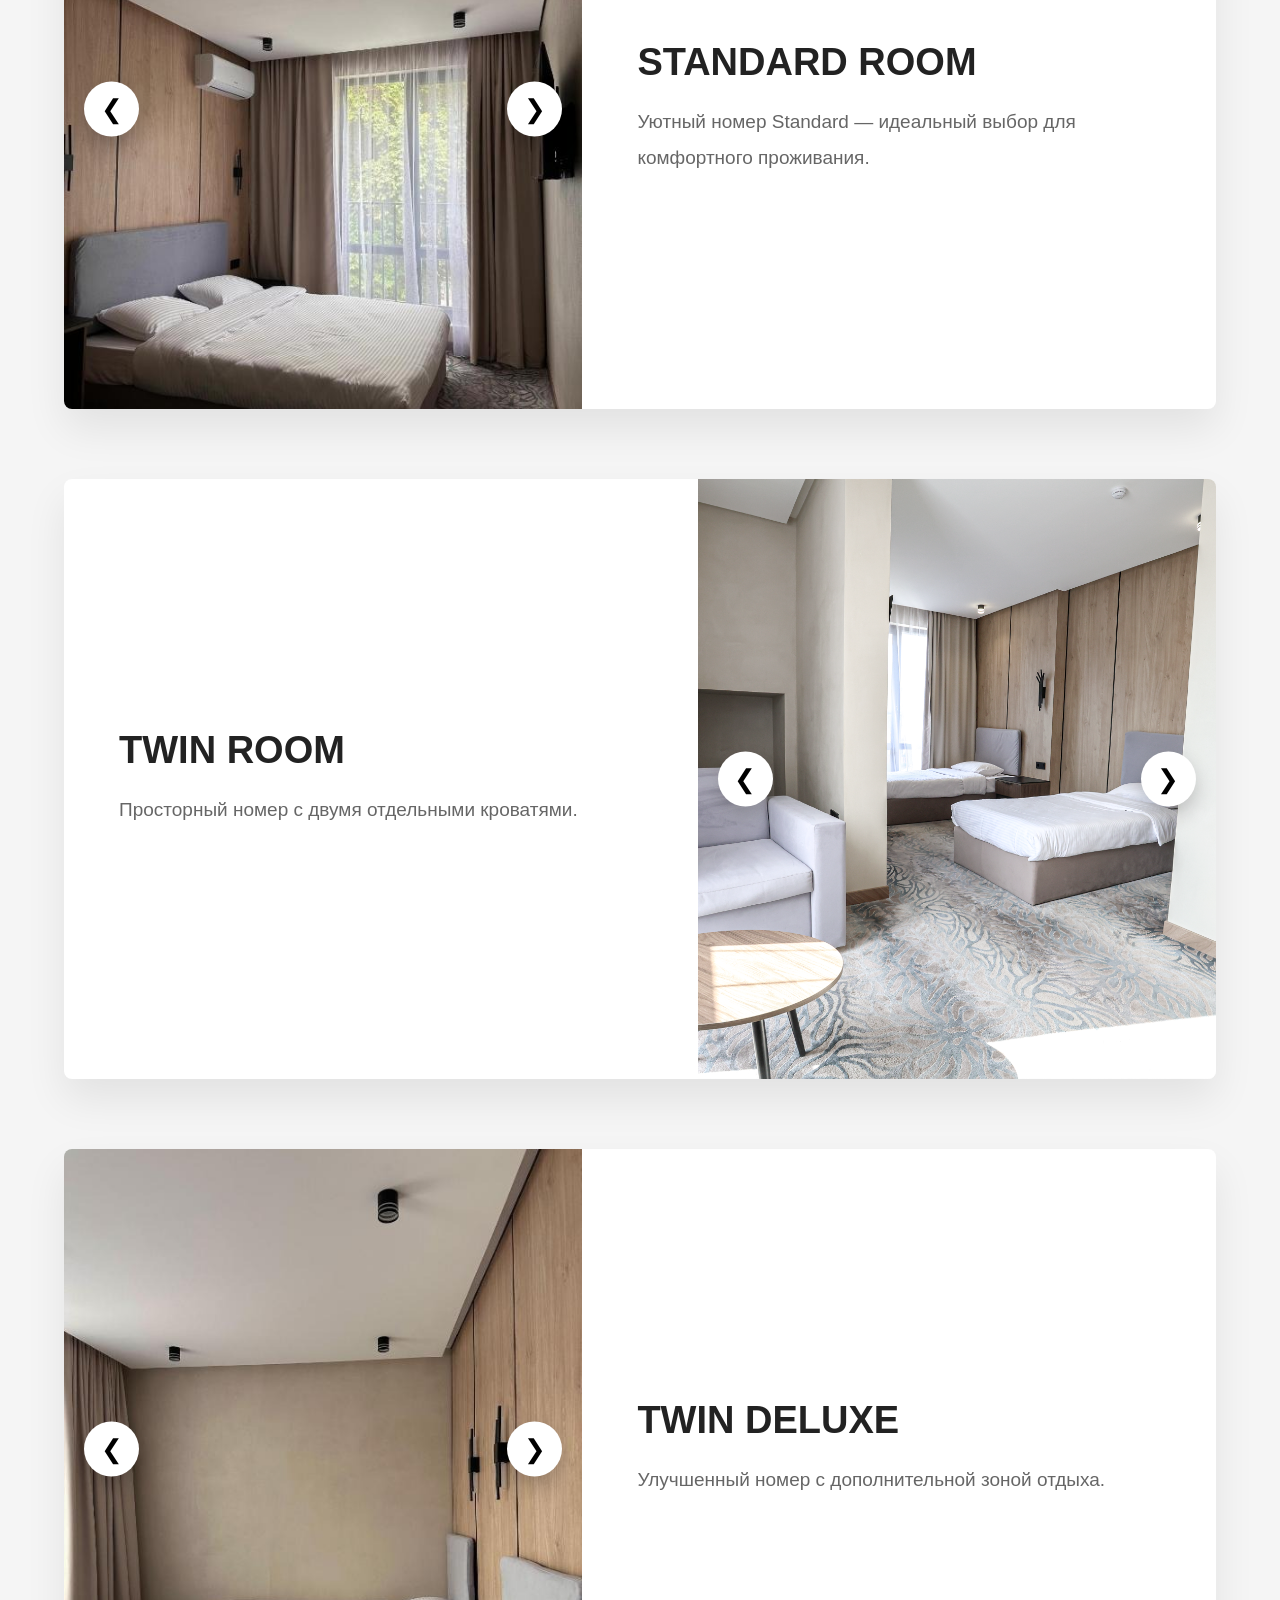
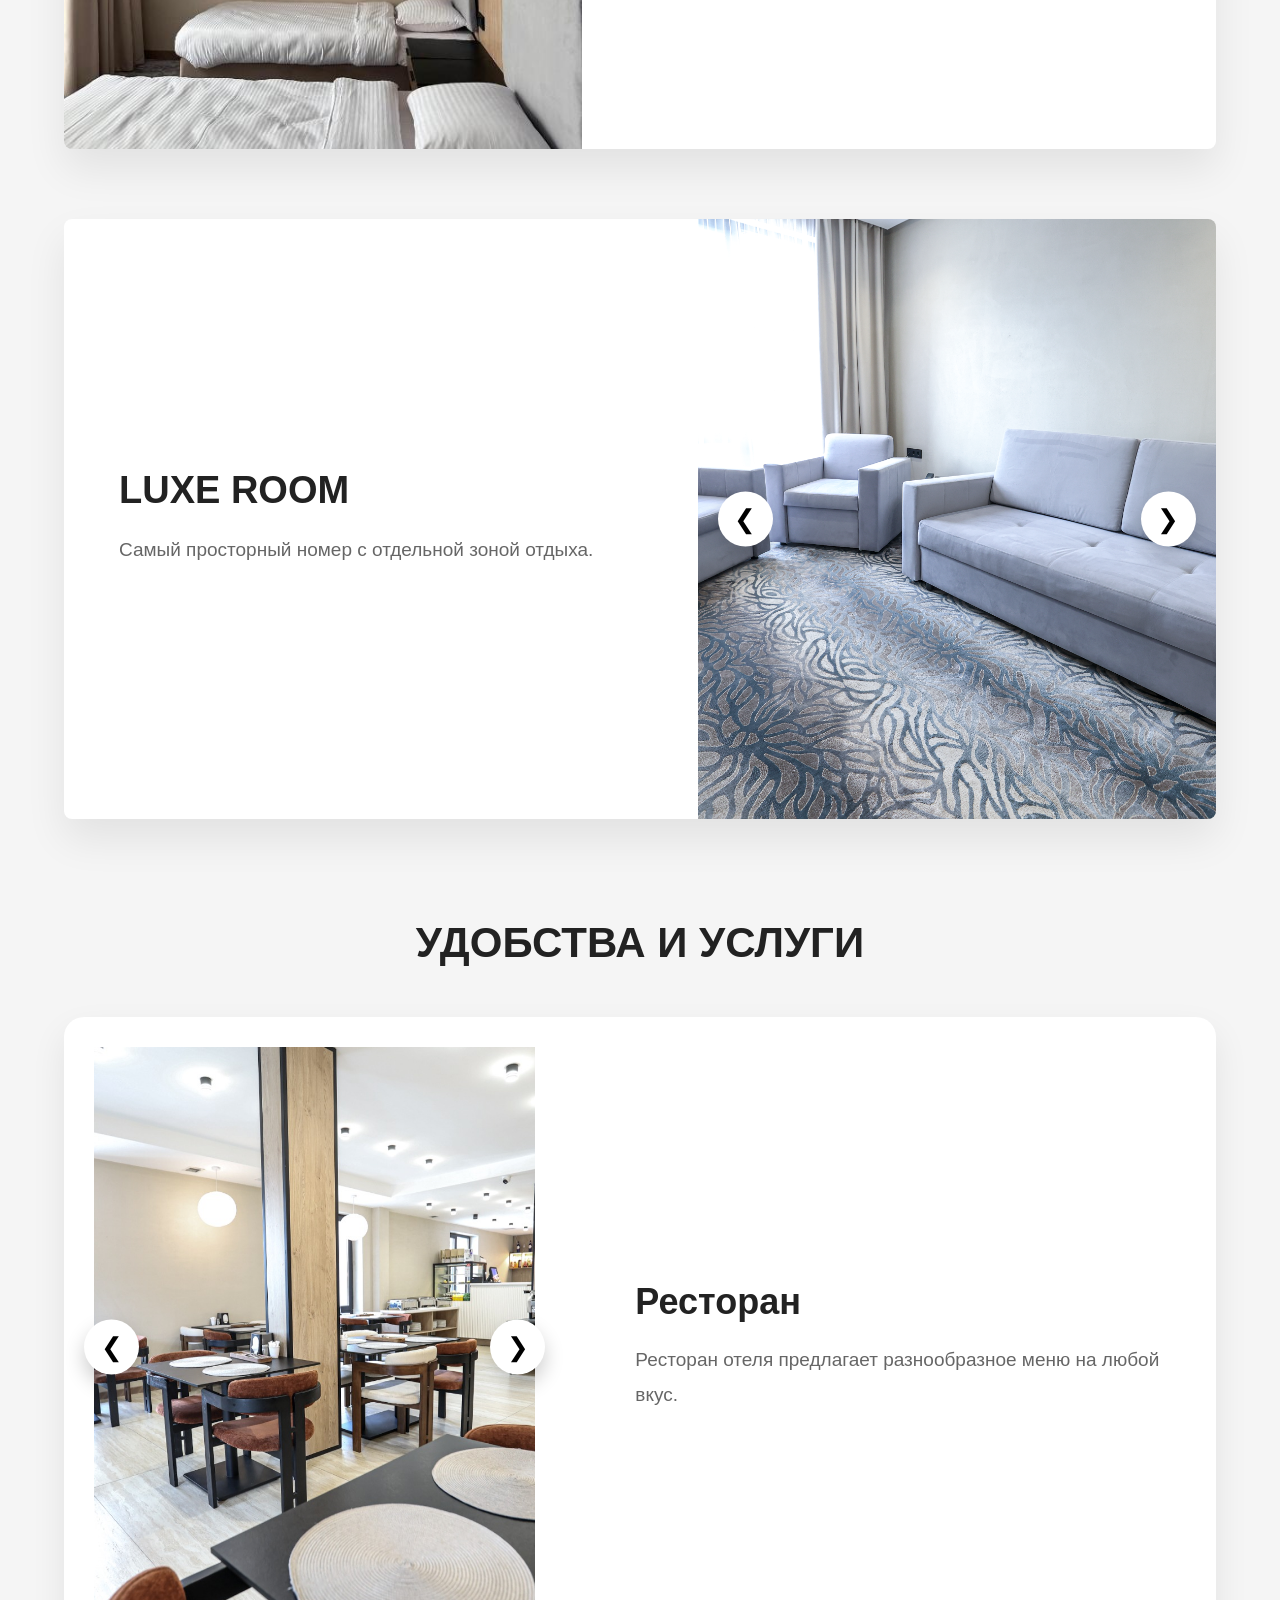
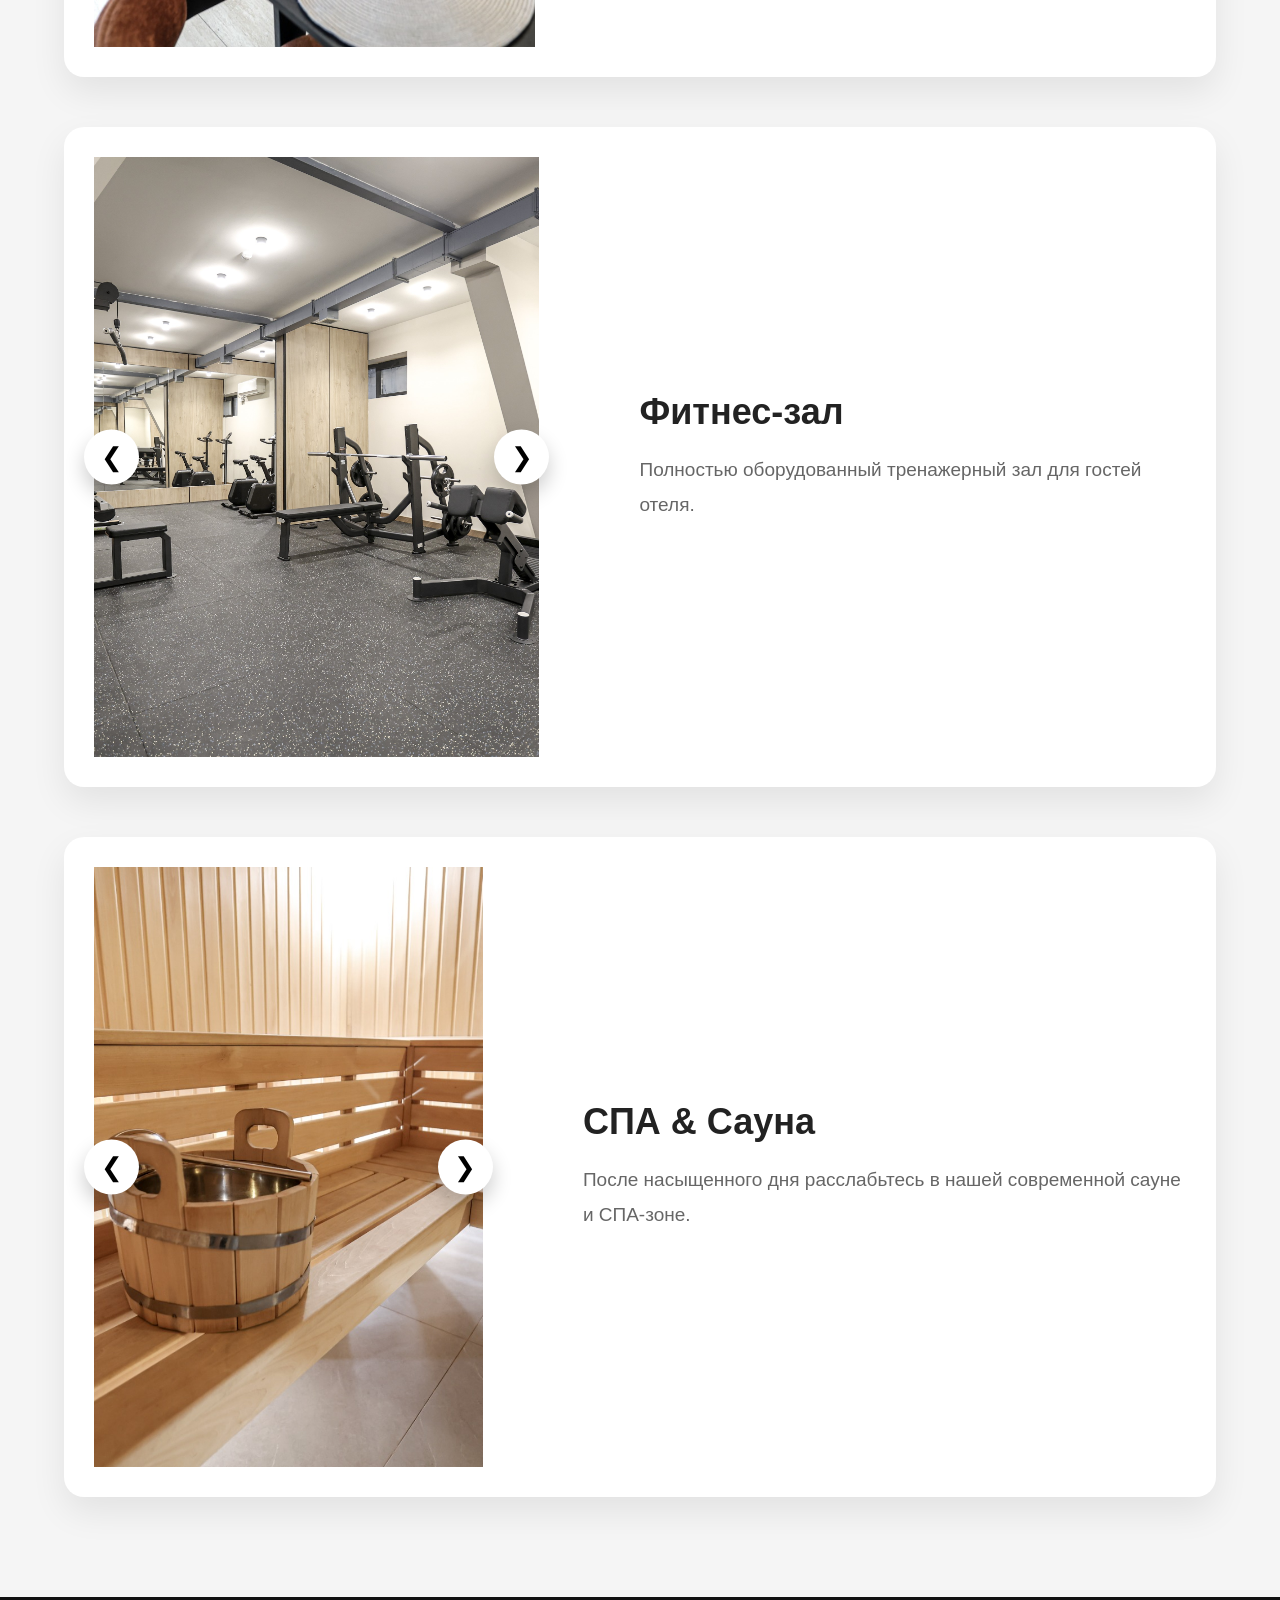
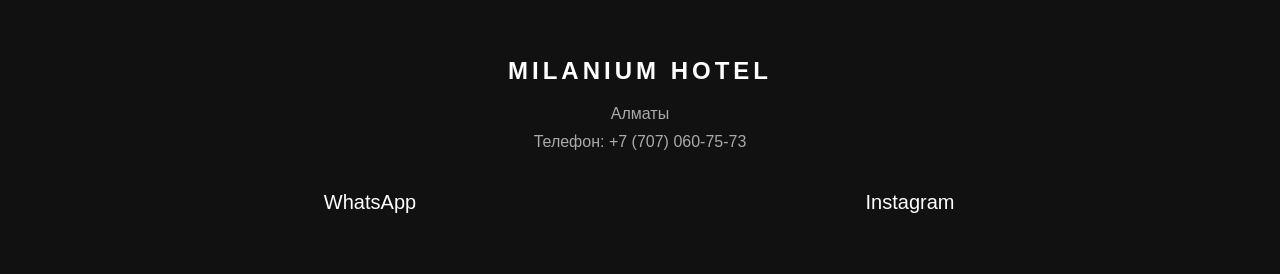
==== commit cd5cb22a: "Update index.html" ====
--- a/index.html
+++ b/index.html
@@ -184,7 +184,7 @@
                 &#10094;
             </button>
 
-            <img src="l1.jpg" id="luxe" alt="Luxe Room">
+            <img src="035.png" id="luxe" alt="Luxe Room">
 
             <button class="next" onclick="nextImage('luxe')">
                 &#10095;
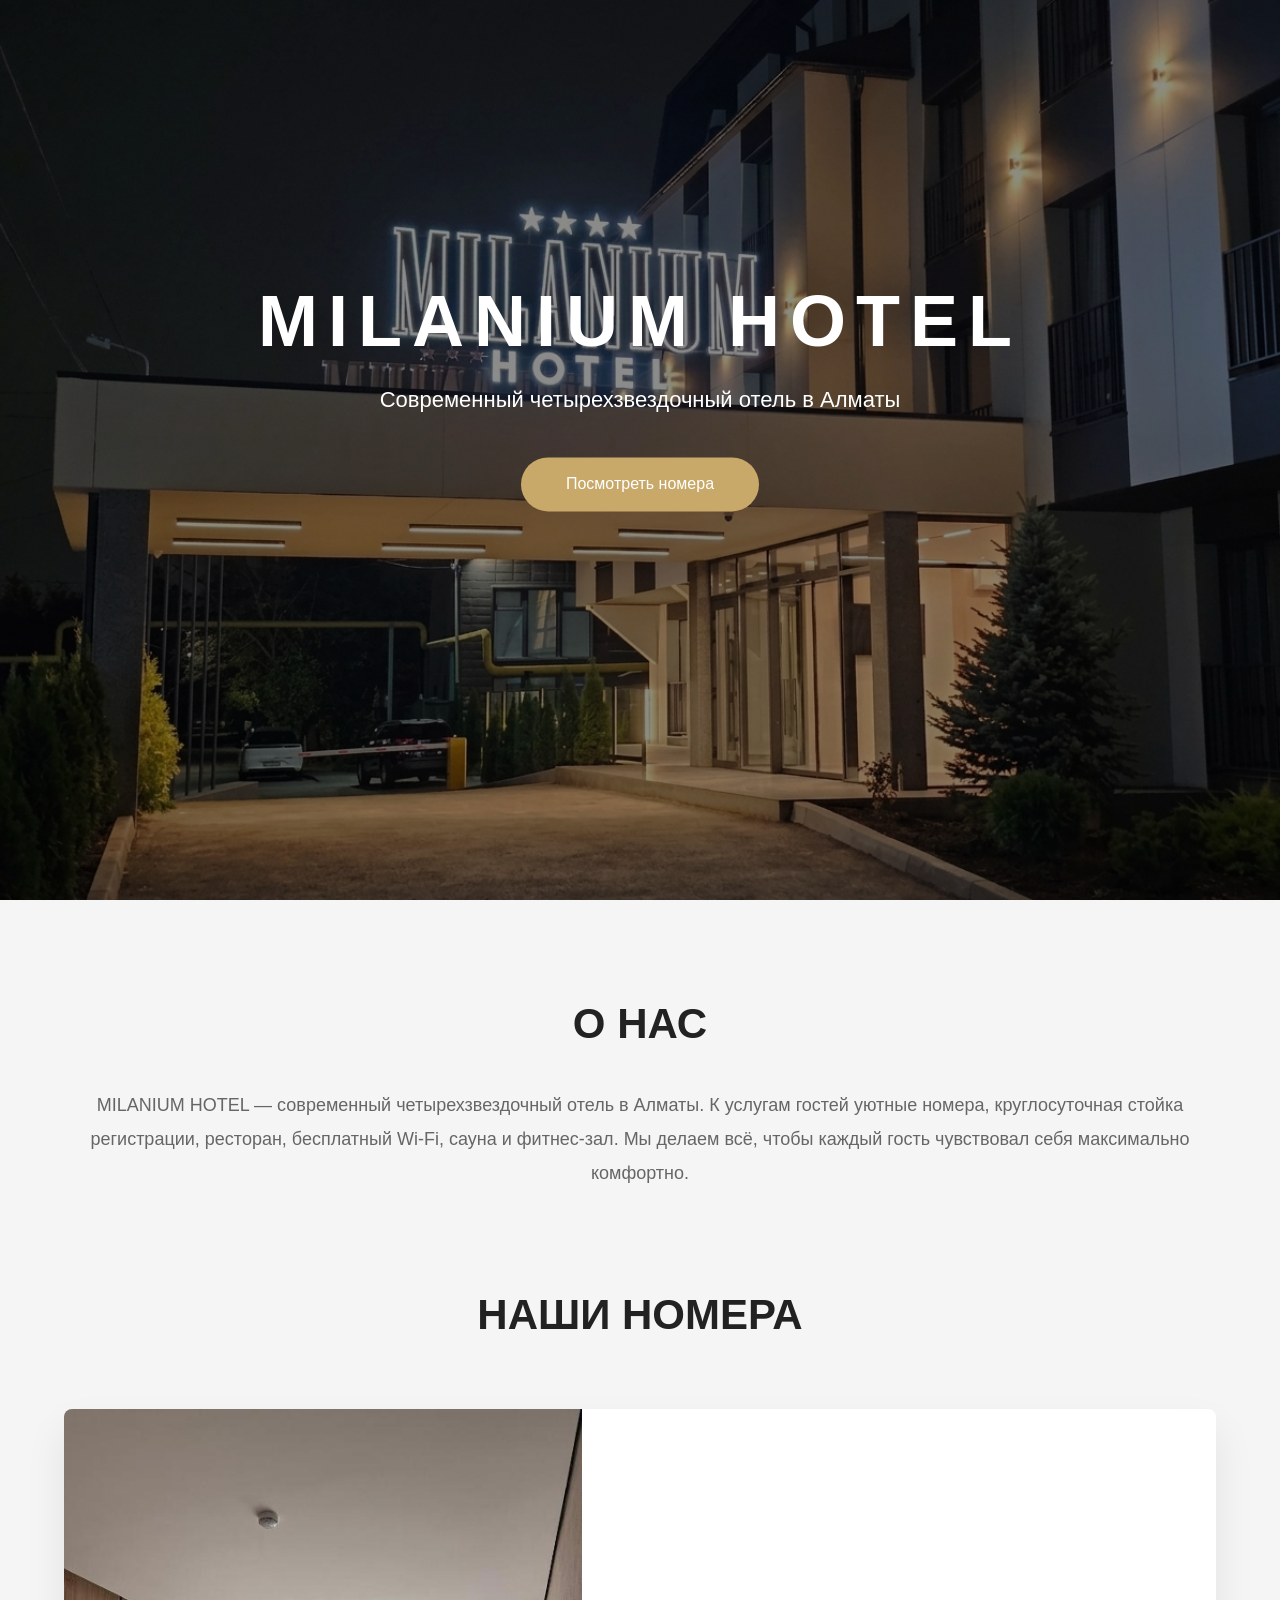
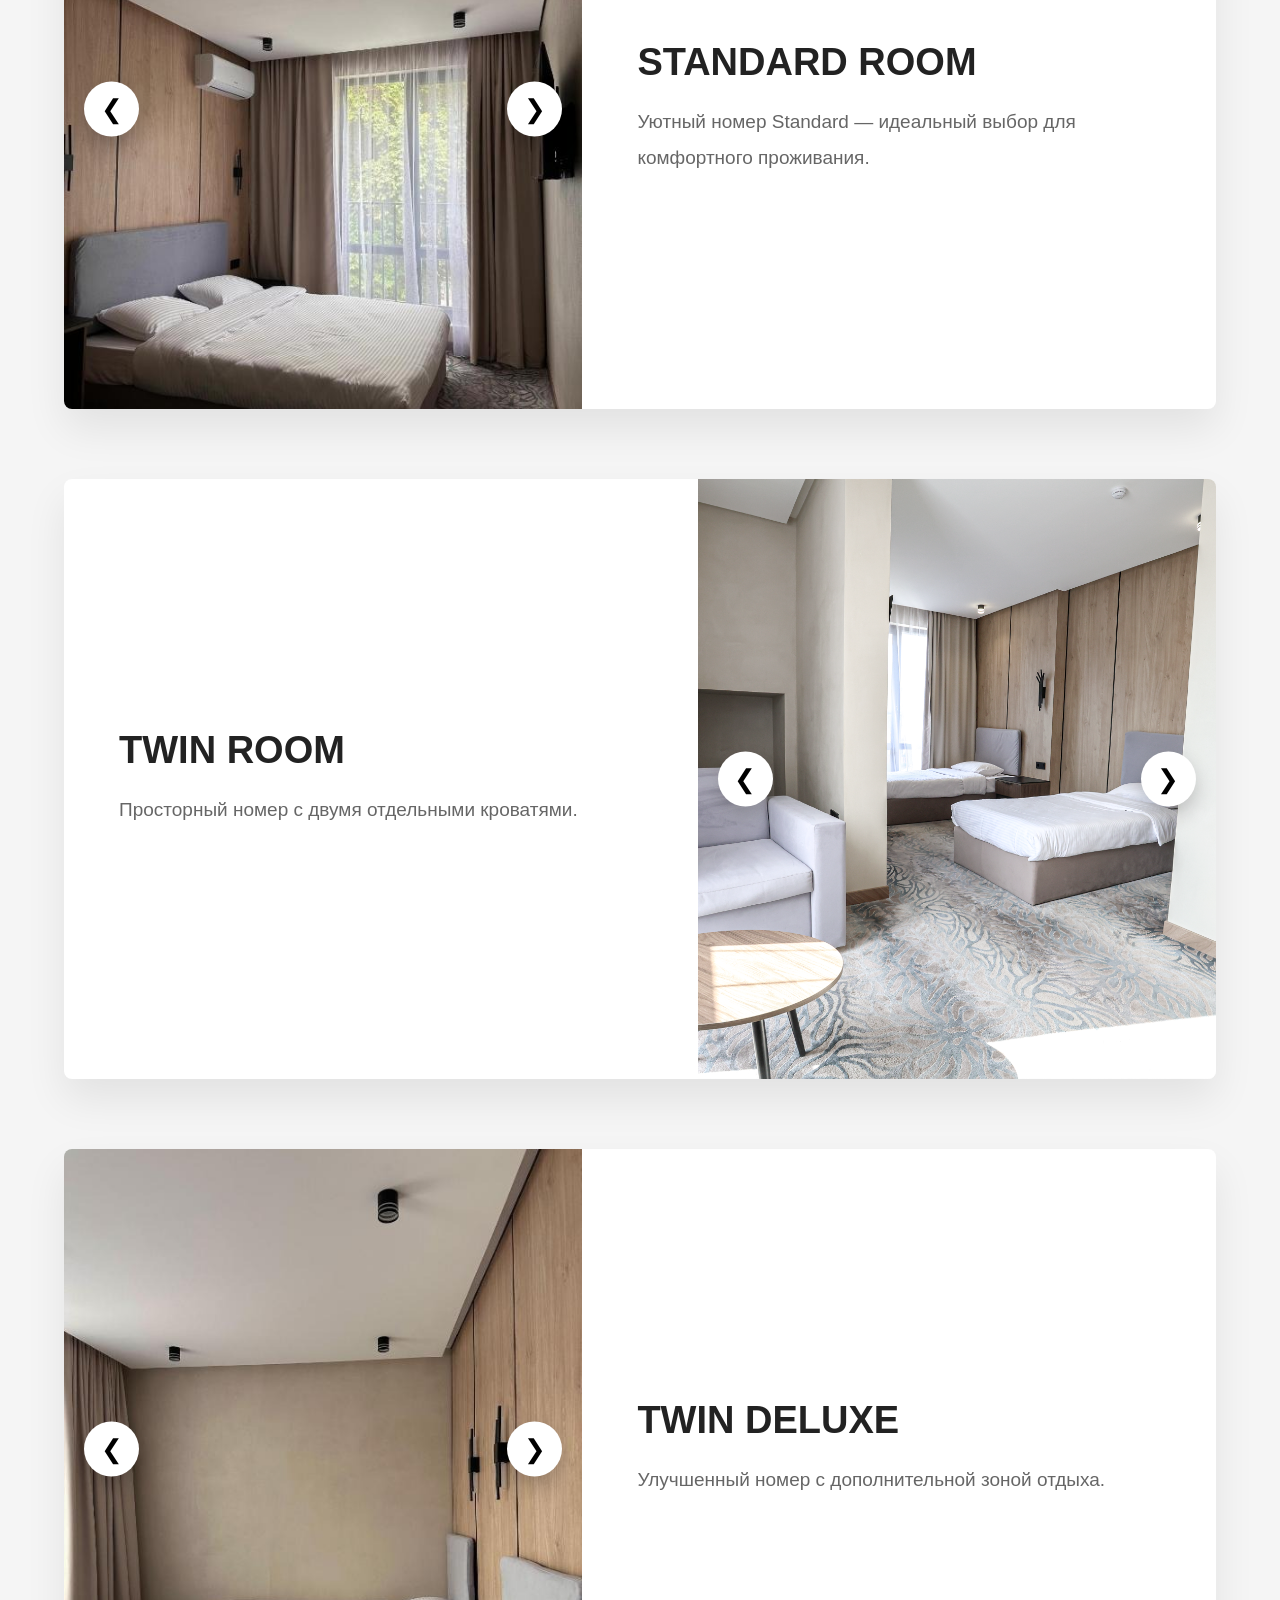
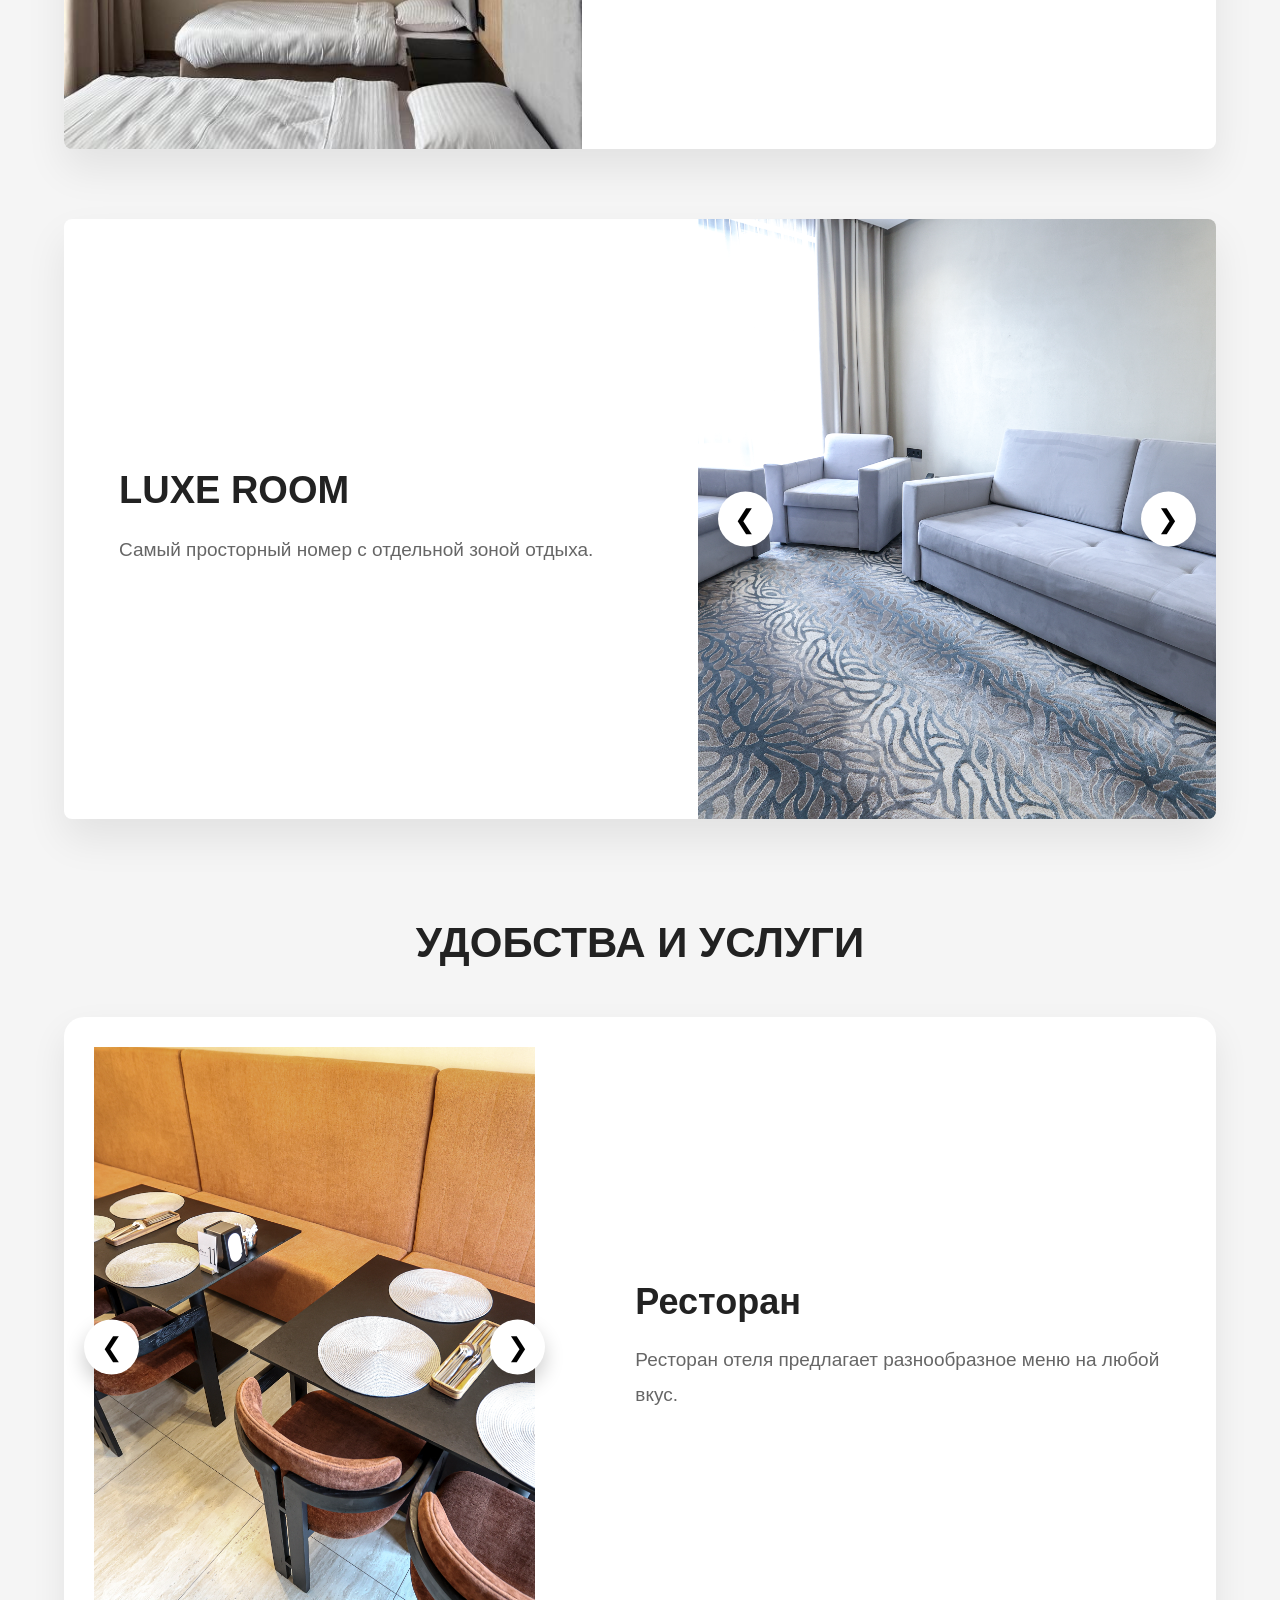
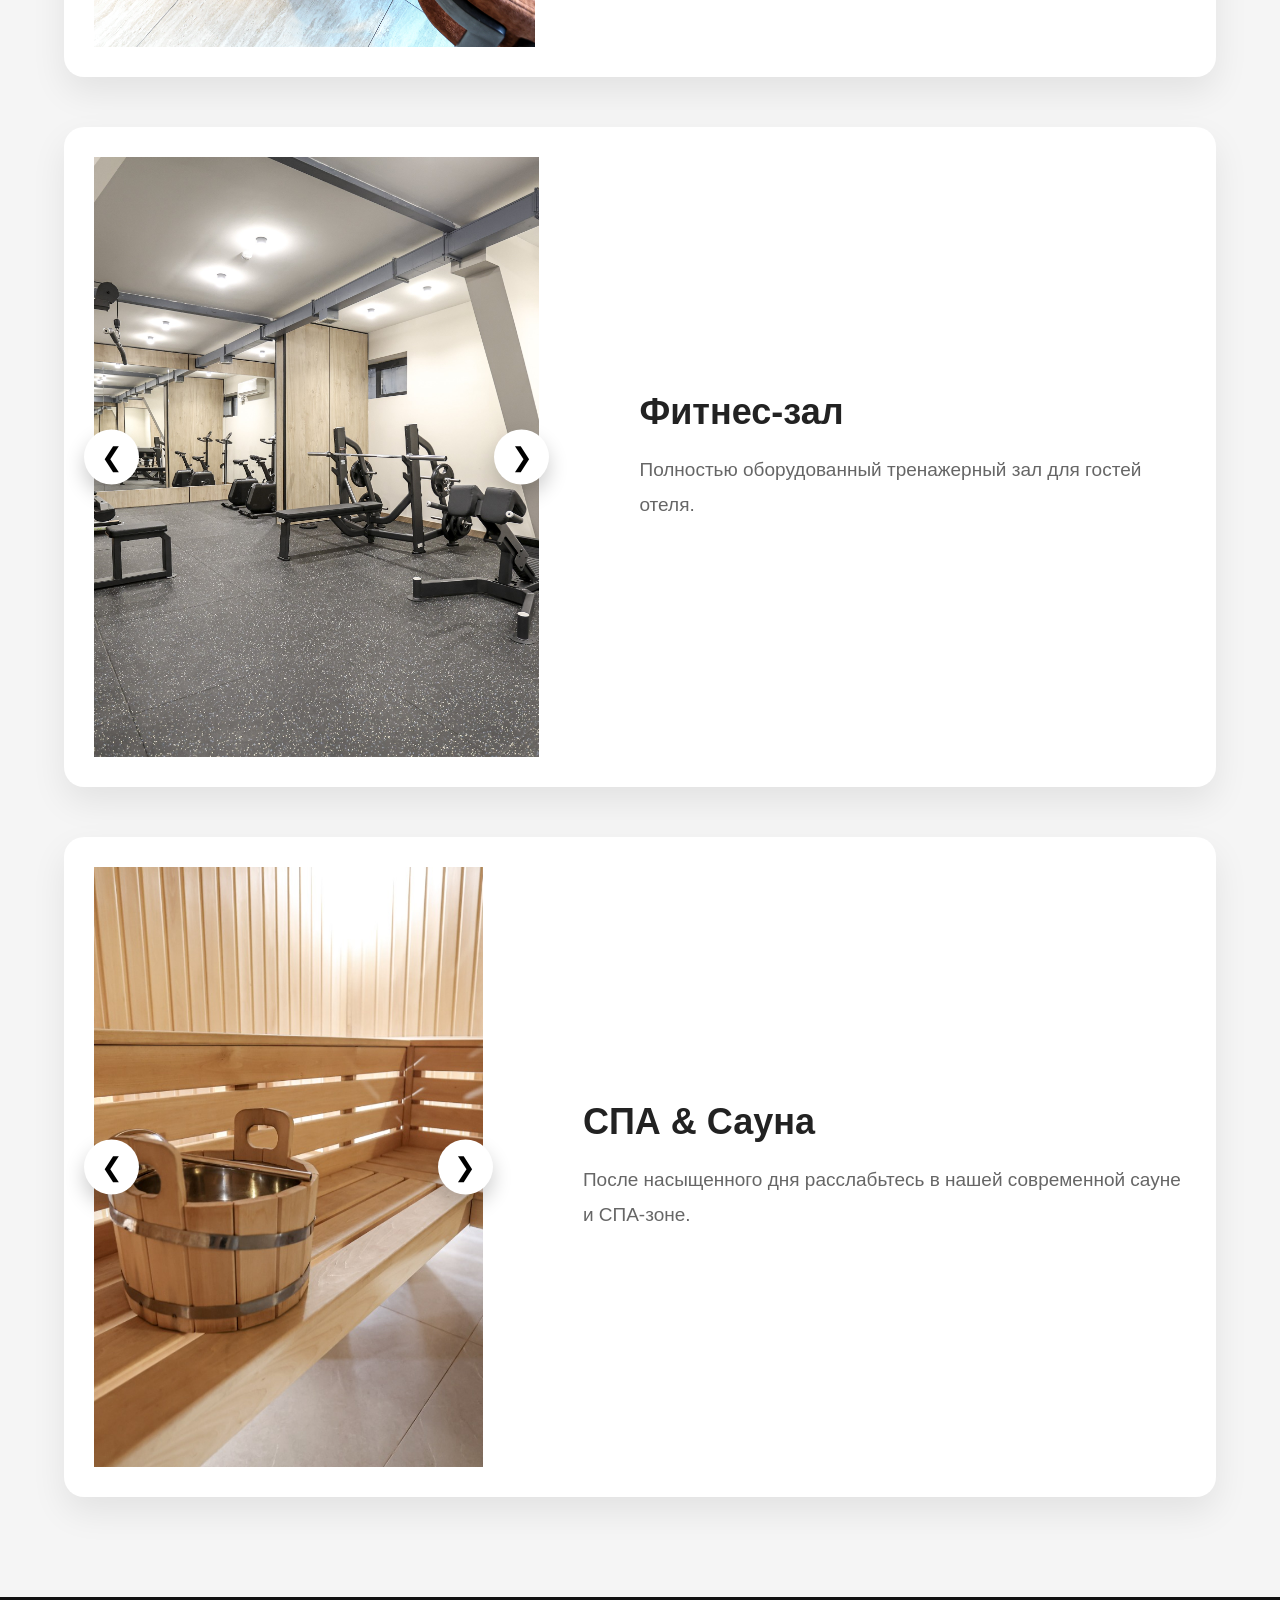
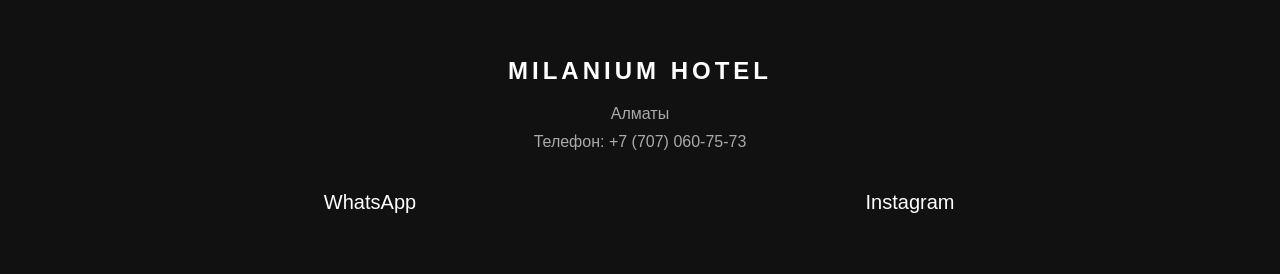
==== commit 2088b5e3: "Update index.html" ====
--- a/index.html
+++ b/index.html
@@ -212,7 +212,7 @@
                 &#10094;
             </button>
 
-            <img src="restoran1.jpg" id="restoran" alt="Ресторан">
+            <img src="019.png" id="restoran" alt="Ресторан">
 
             <button class="next" onclick="nextImage('restoran')">
                 &#10095;
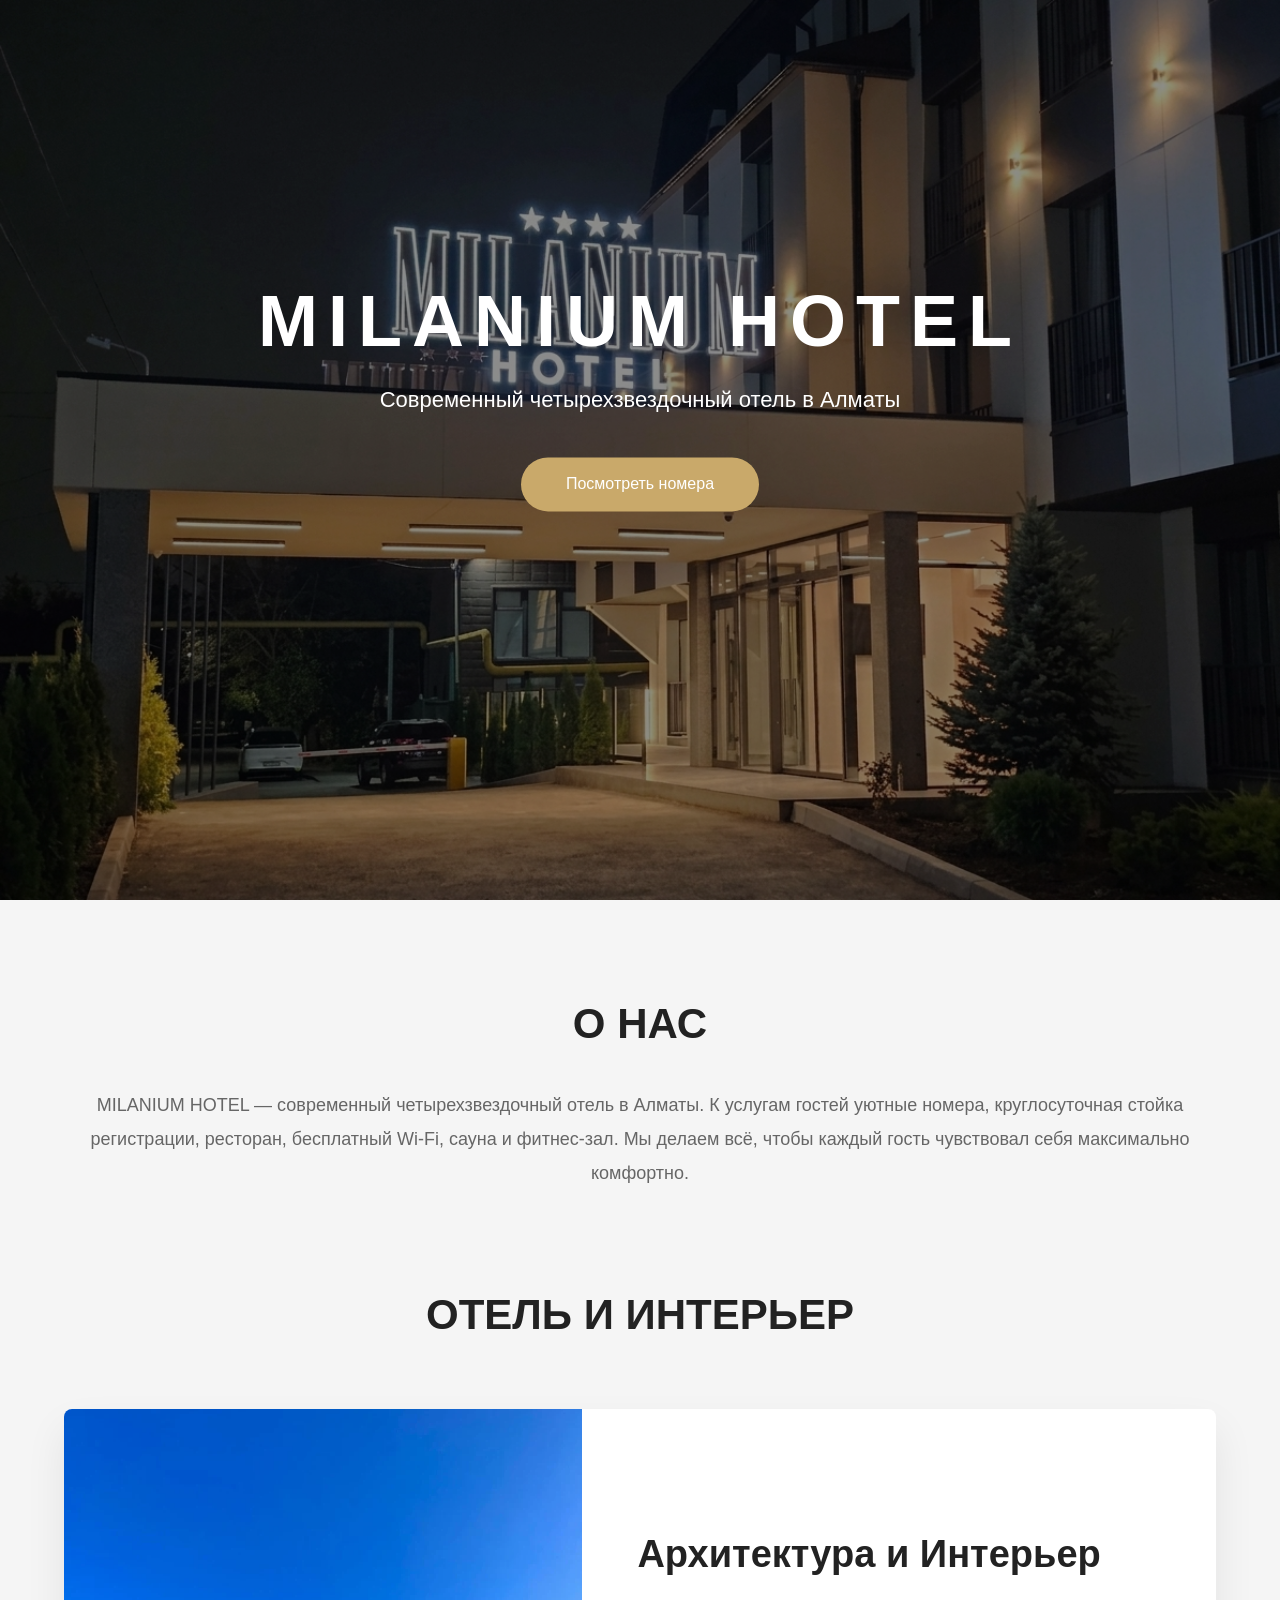
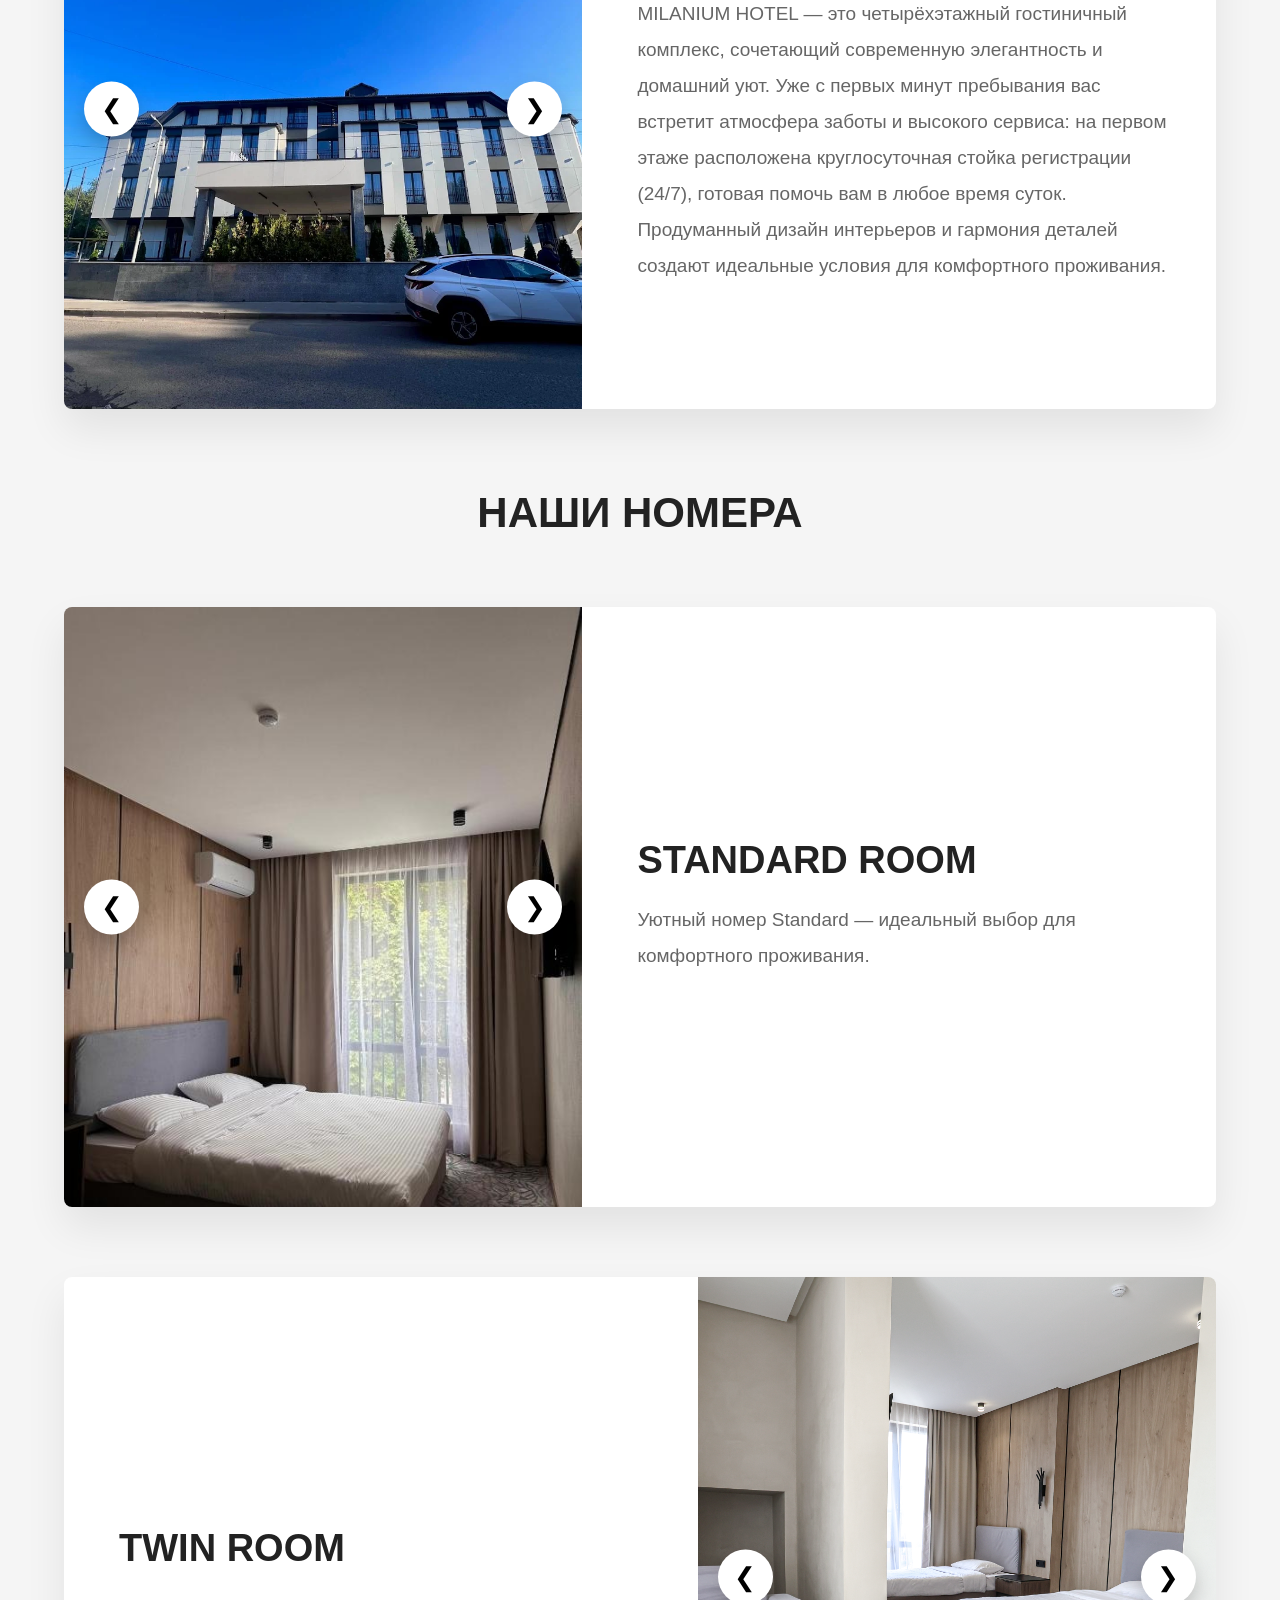
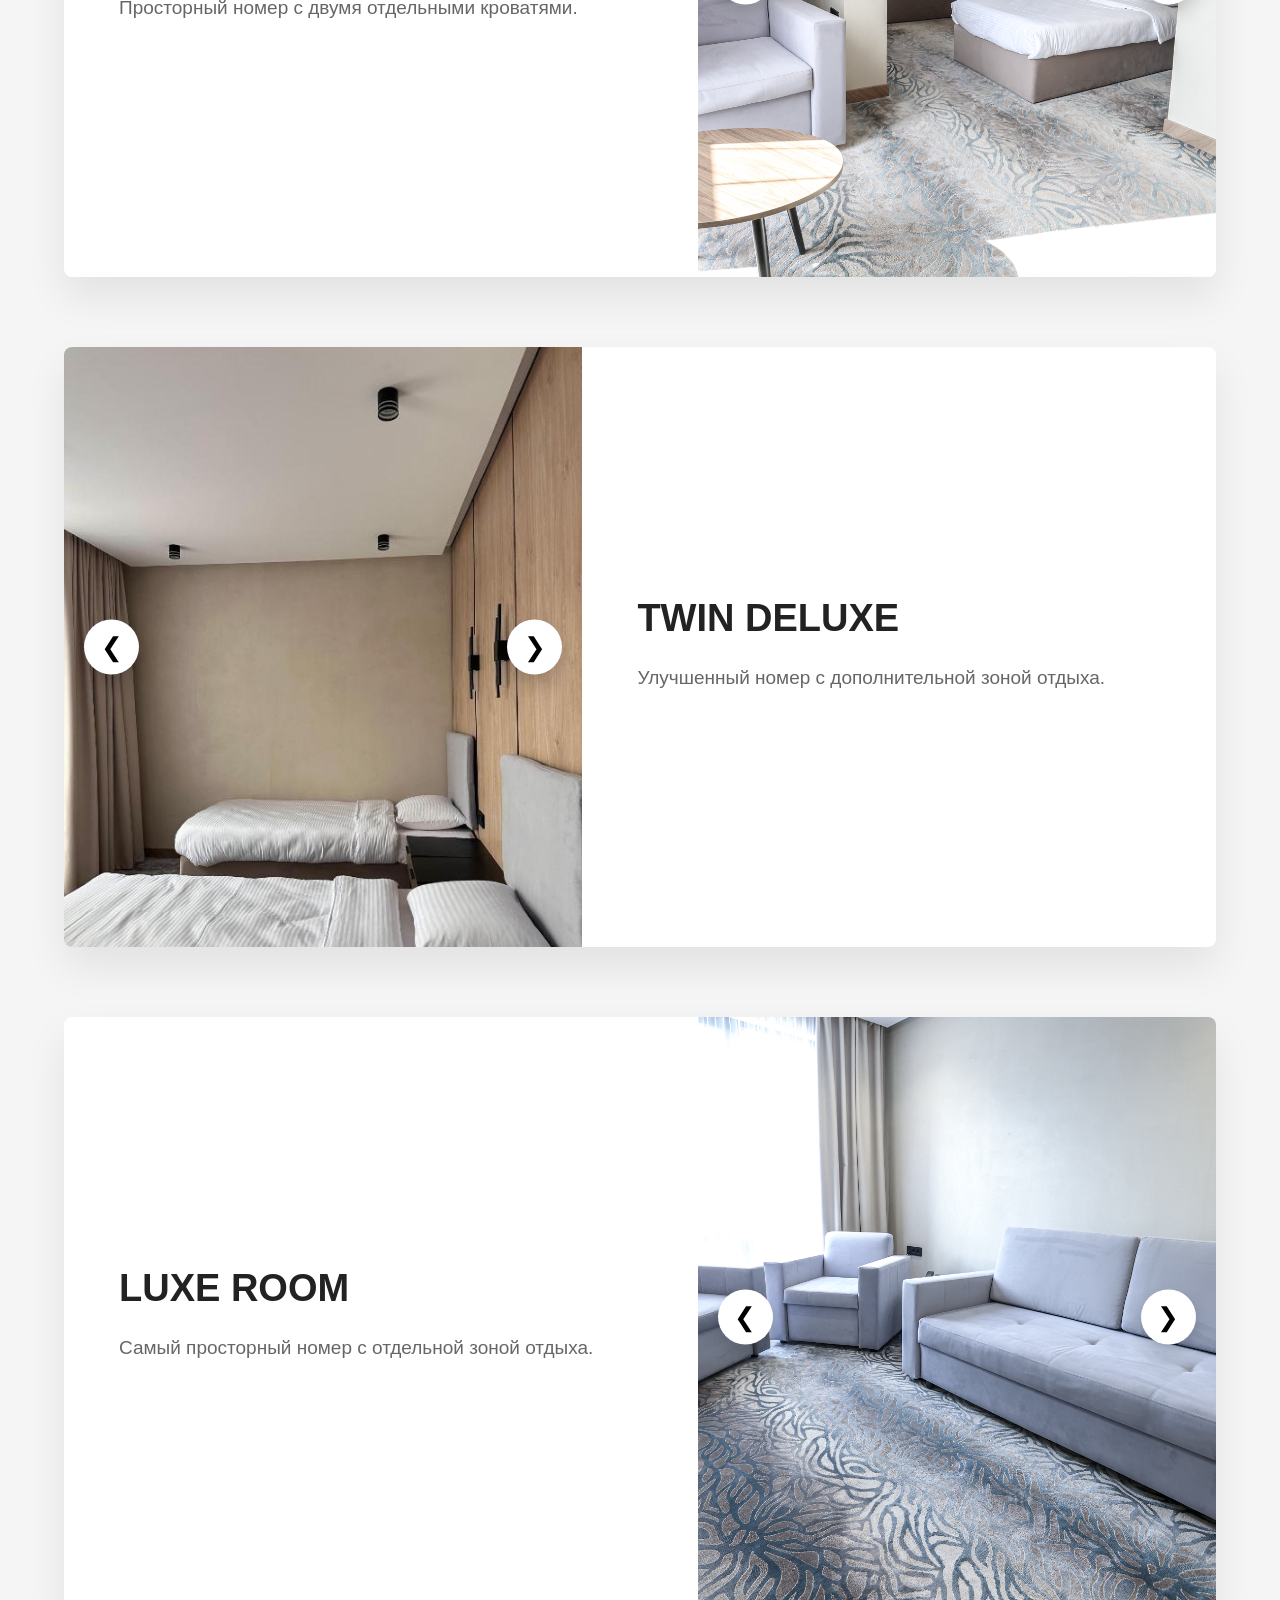
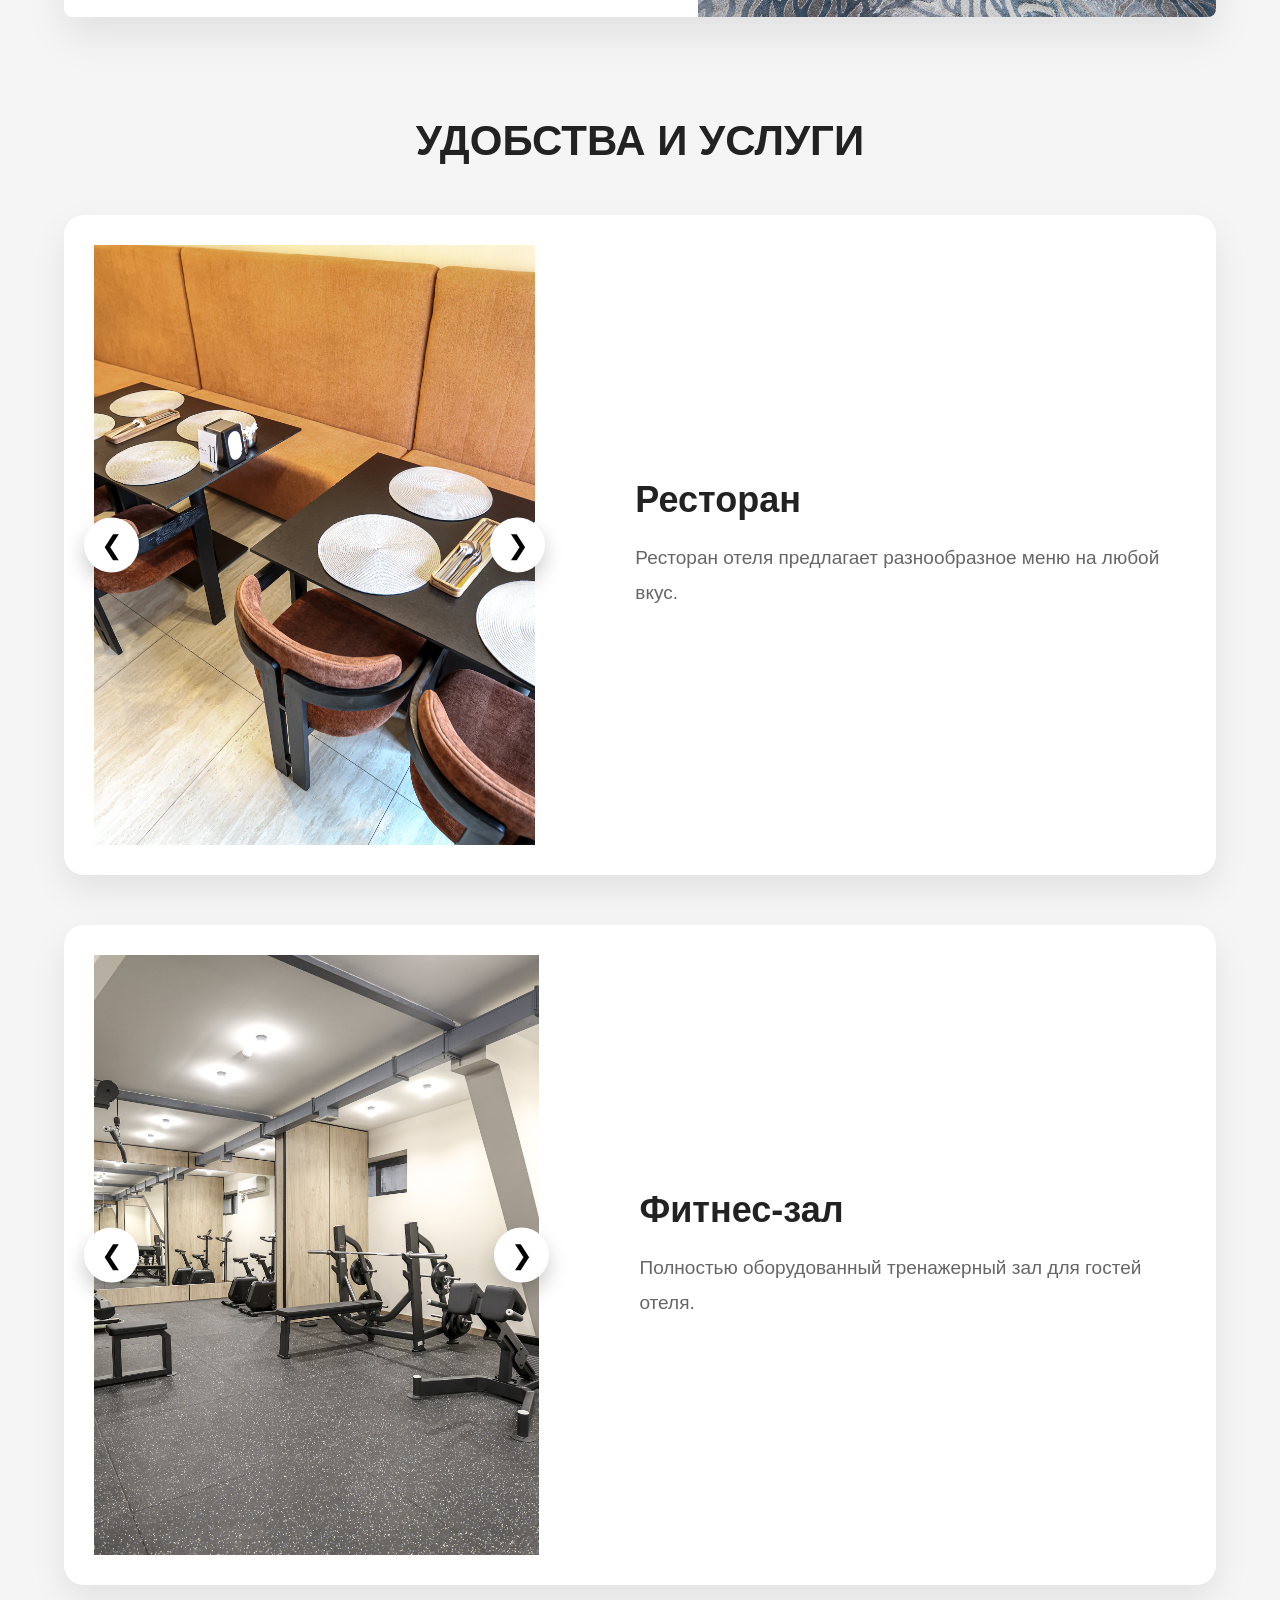
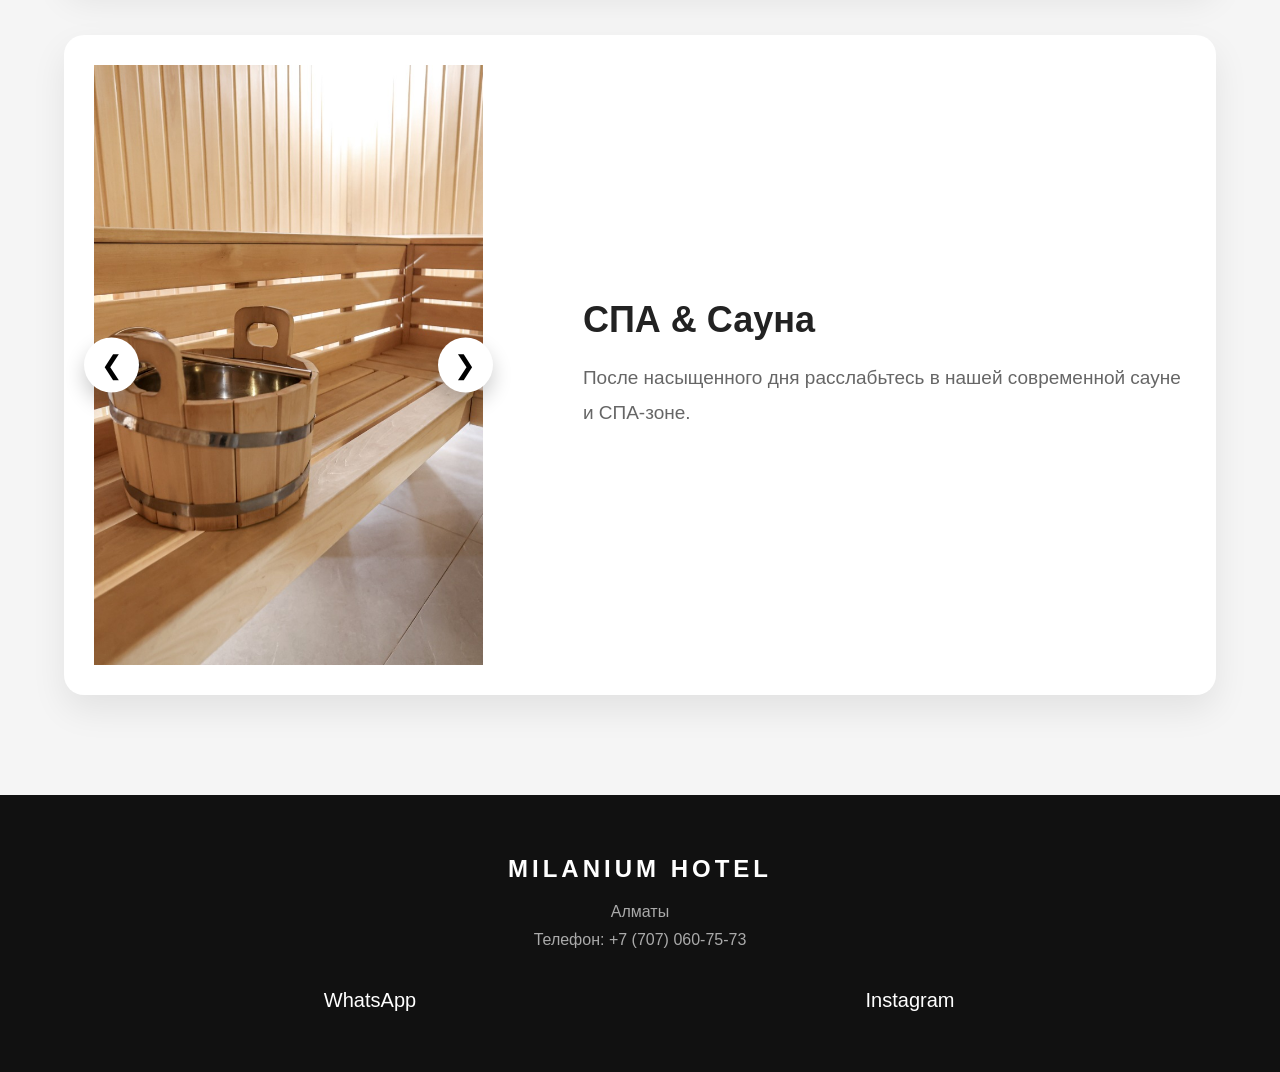
==== commit 1d3bc43e: "Update index.html" ====
--- a/index.html
+++ b/index.html
@@ -63,6 +63,49 @@
 
 </section>
 
+<!-- ================= OVERVIEW (EXTERIOR & INTERIOR) ================= -->
+
+<section class="hotel-overview">
+
+    <h2 class="title">ОТЕЛЬ И ИНТЕРЬЕР</h2>
+
+    <div class="room">
+
+        <div class="room-info">
+
+            <h3>Архитектура и Интерьер</h3>
+
+            <p>
+                MILANIUM HOTEL — это четырёхэтажный гостиничный комплекс, 
+                сочетающий современную элегантность и домашний уют. 
+                Уже с первых минут пребывания вас встретит атмосфера 
+                заботы и высокого сервиса: на первом этаже расположена 
+                круглосуточная стойка регистрации (24/7), готовая 
+                помочь вам в любое время суток. Продуманный дизайн 
+                интерьеров и гармония деталей создают идеальные 
+                условия для комфортного проживания.
+            </p>
+
+        </div>
+
+        <div class="slider">
+
+            <button class="prev" onclick="prevImage('overview')">
+                &#10094;
+            </button>
+
+            <img src="2.png" id="overview" alt="MILANIUM HOTEL Exterior & Interior">
+
+            <button class="next" onclick="nextImage('overview')">
+                &#10095;
+            </button>
+
+        </div>
+
+    </div>
+
+</section>
+
 <!-- ================= ROOMS ================= -->
 
 <section id="rooms">
--- a/style.css
+++ b/style.css
@@ -93,6 +93,13 @@
     line-height:1.9;
     color:#666;
     font-size:18px;
+}
+
+/* ================= ОБЗОР ОТЕЛЯ И ИНТЕРЬЕРА ================= */
+
+.hotel-overview {
+    margin-top: 80px;
+    margin-bottom: 80px;
 }
 
 /* ================= УДОБСТВА ================= */
@@ -255,7 +262,6 @@
     color:#d4af37;
 }
 
-
 /* ================= WHATSAPP КНОПКА ================= */
 
 .whatsapp{
@@ -287,7 +293,6 @@
     width:40px;
 }
 
-
 /* ================= МОБИЛЬНАЯ ВЕРСИЯ ================= */
 
 @media(max-width:900px){
@@ -315,10 +320,10 @@
     }
 
     .slider img{
-    height:480px;
-    object-fit:cover;
-    object-position:top;
-}
+        height:480px;
+        object-fit:cover;
+        object-position:top;
+    }
 
     .facility img{
         width:100%;
